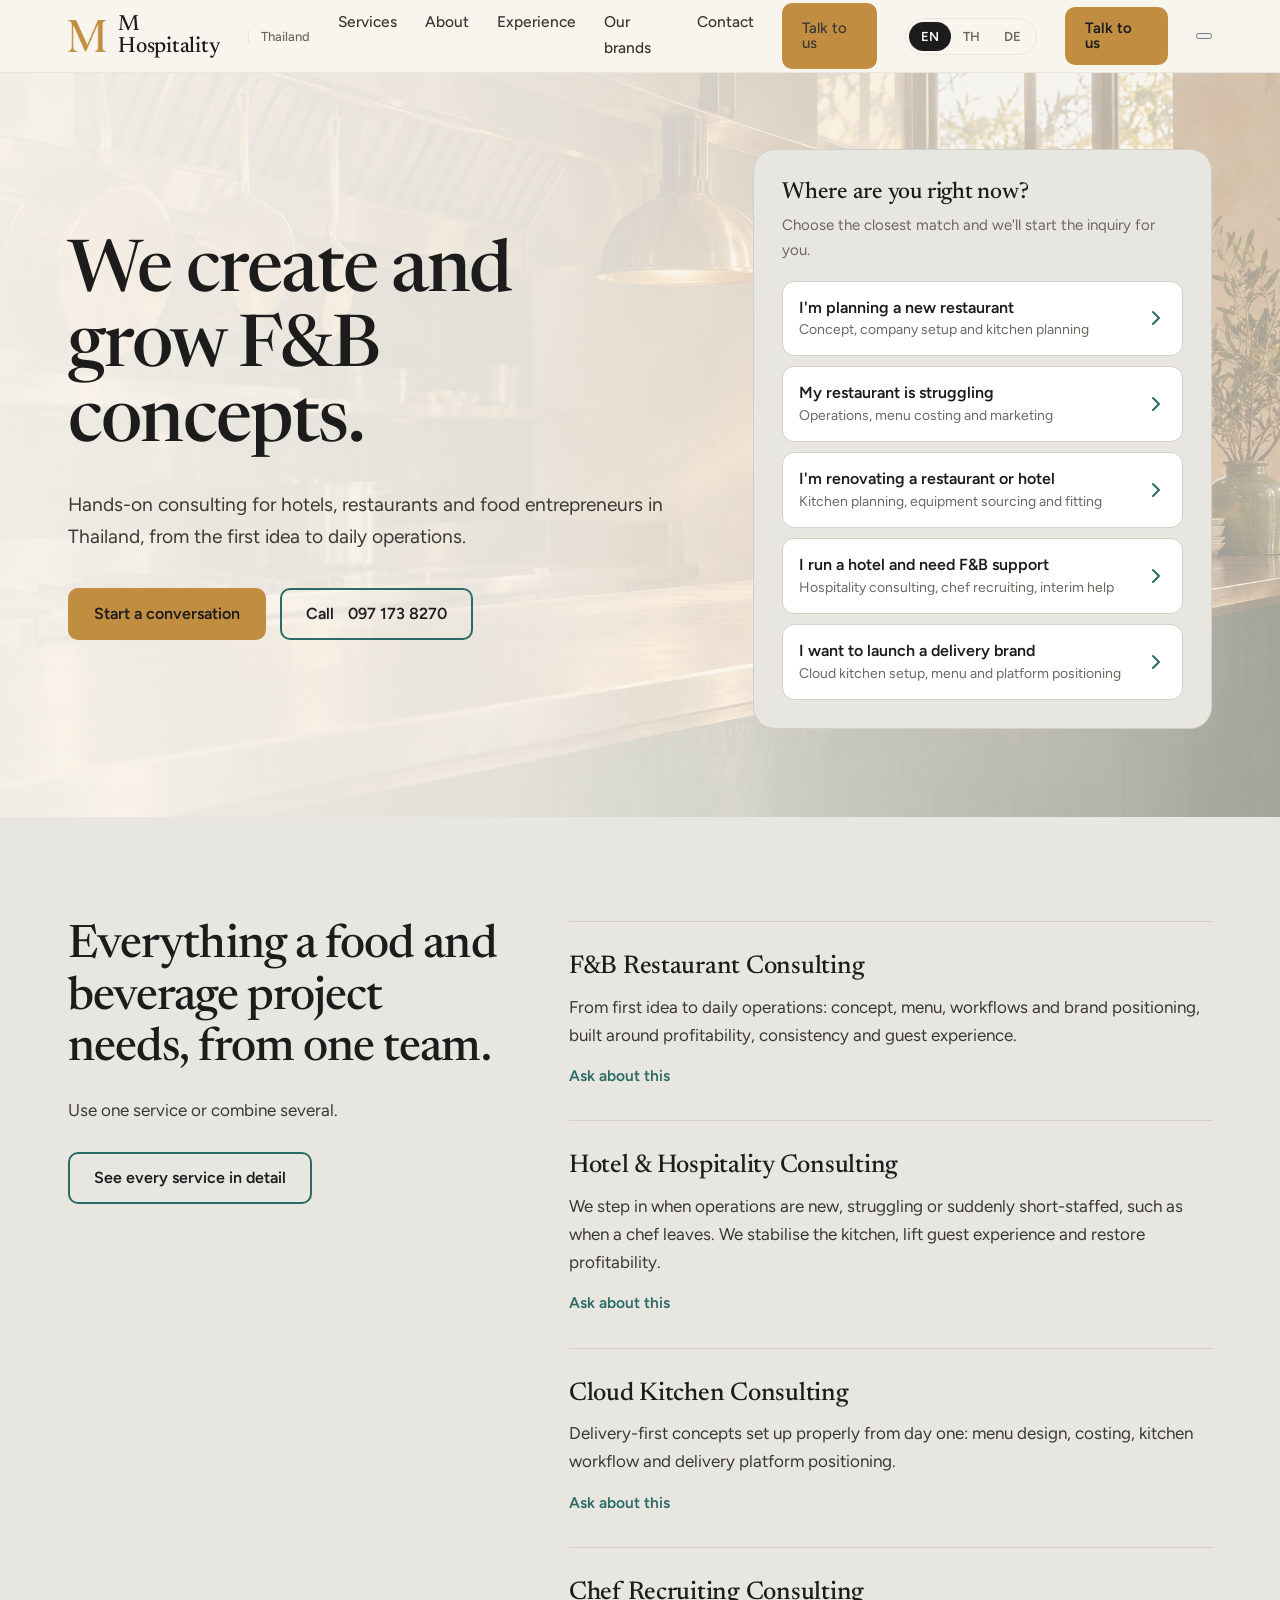
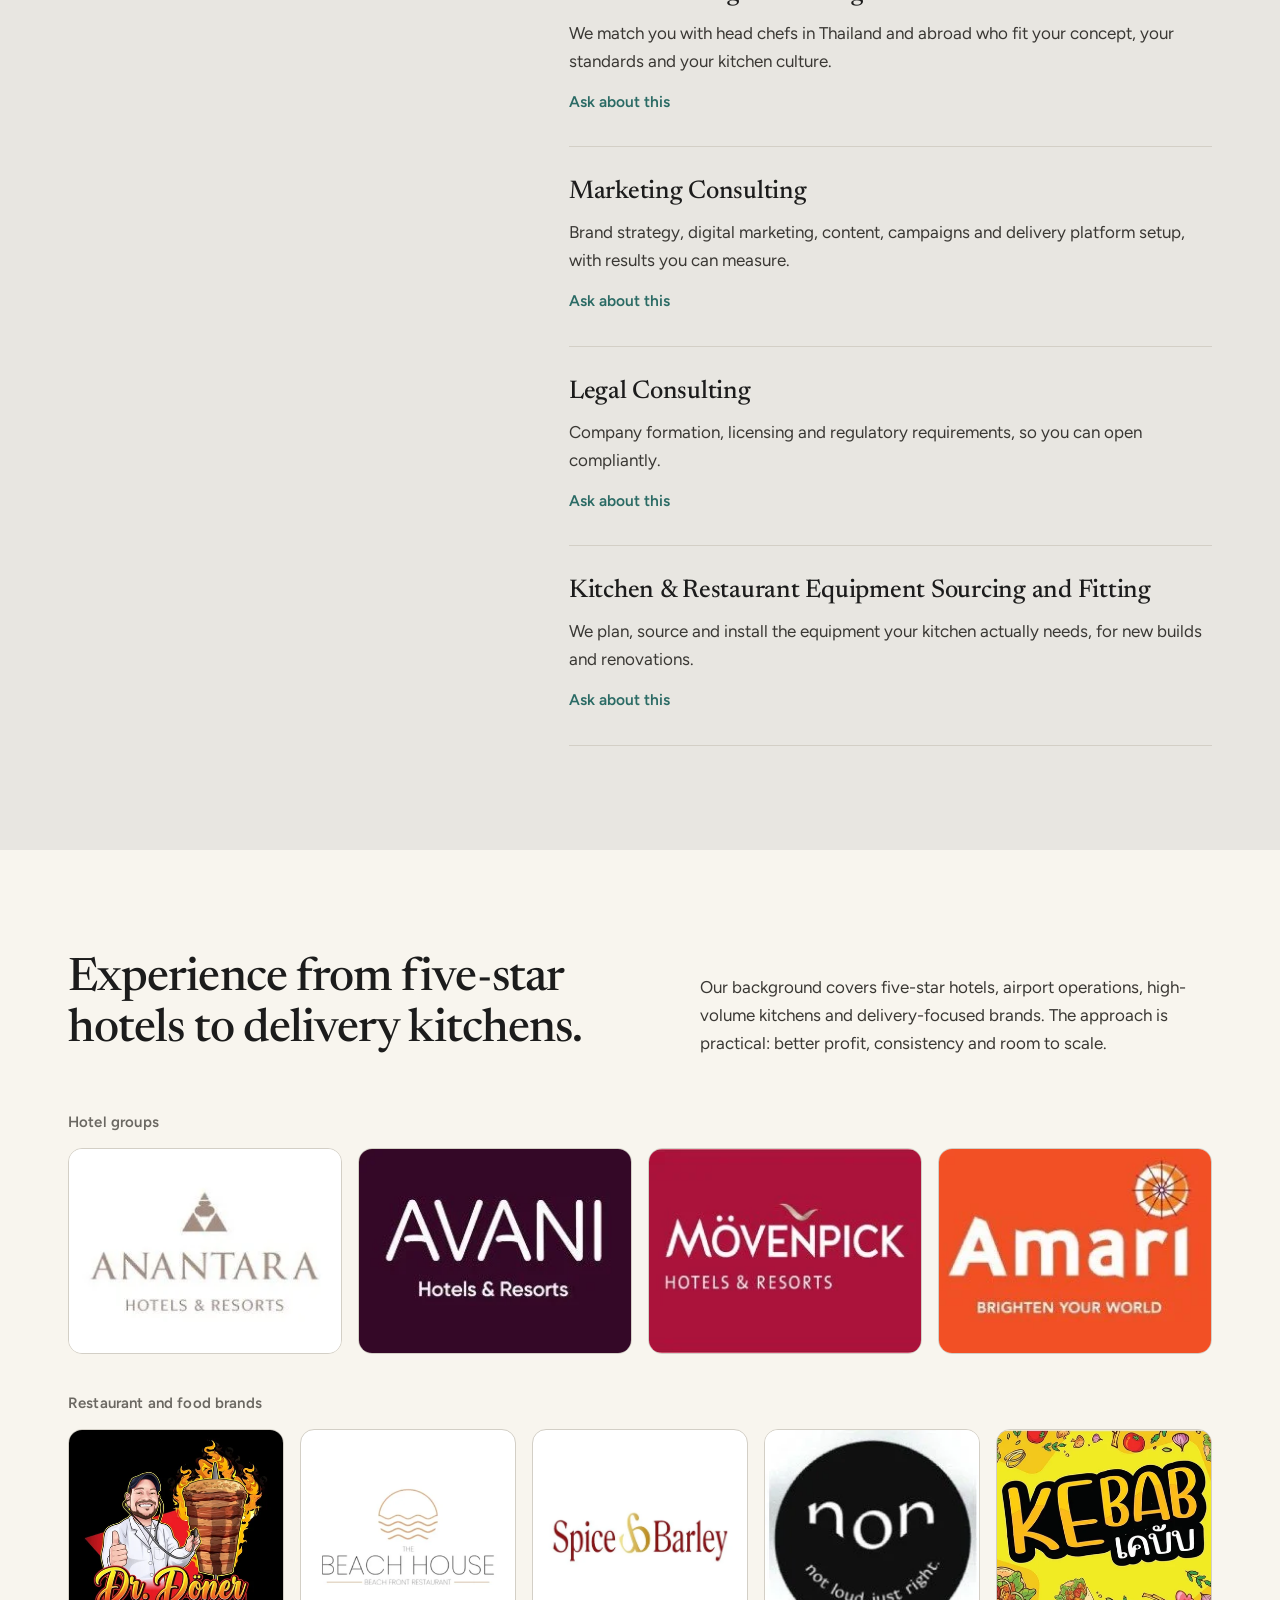
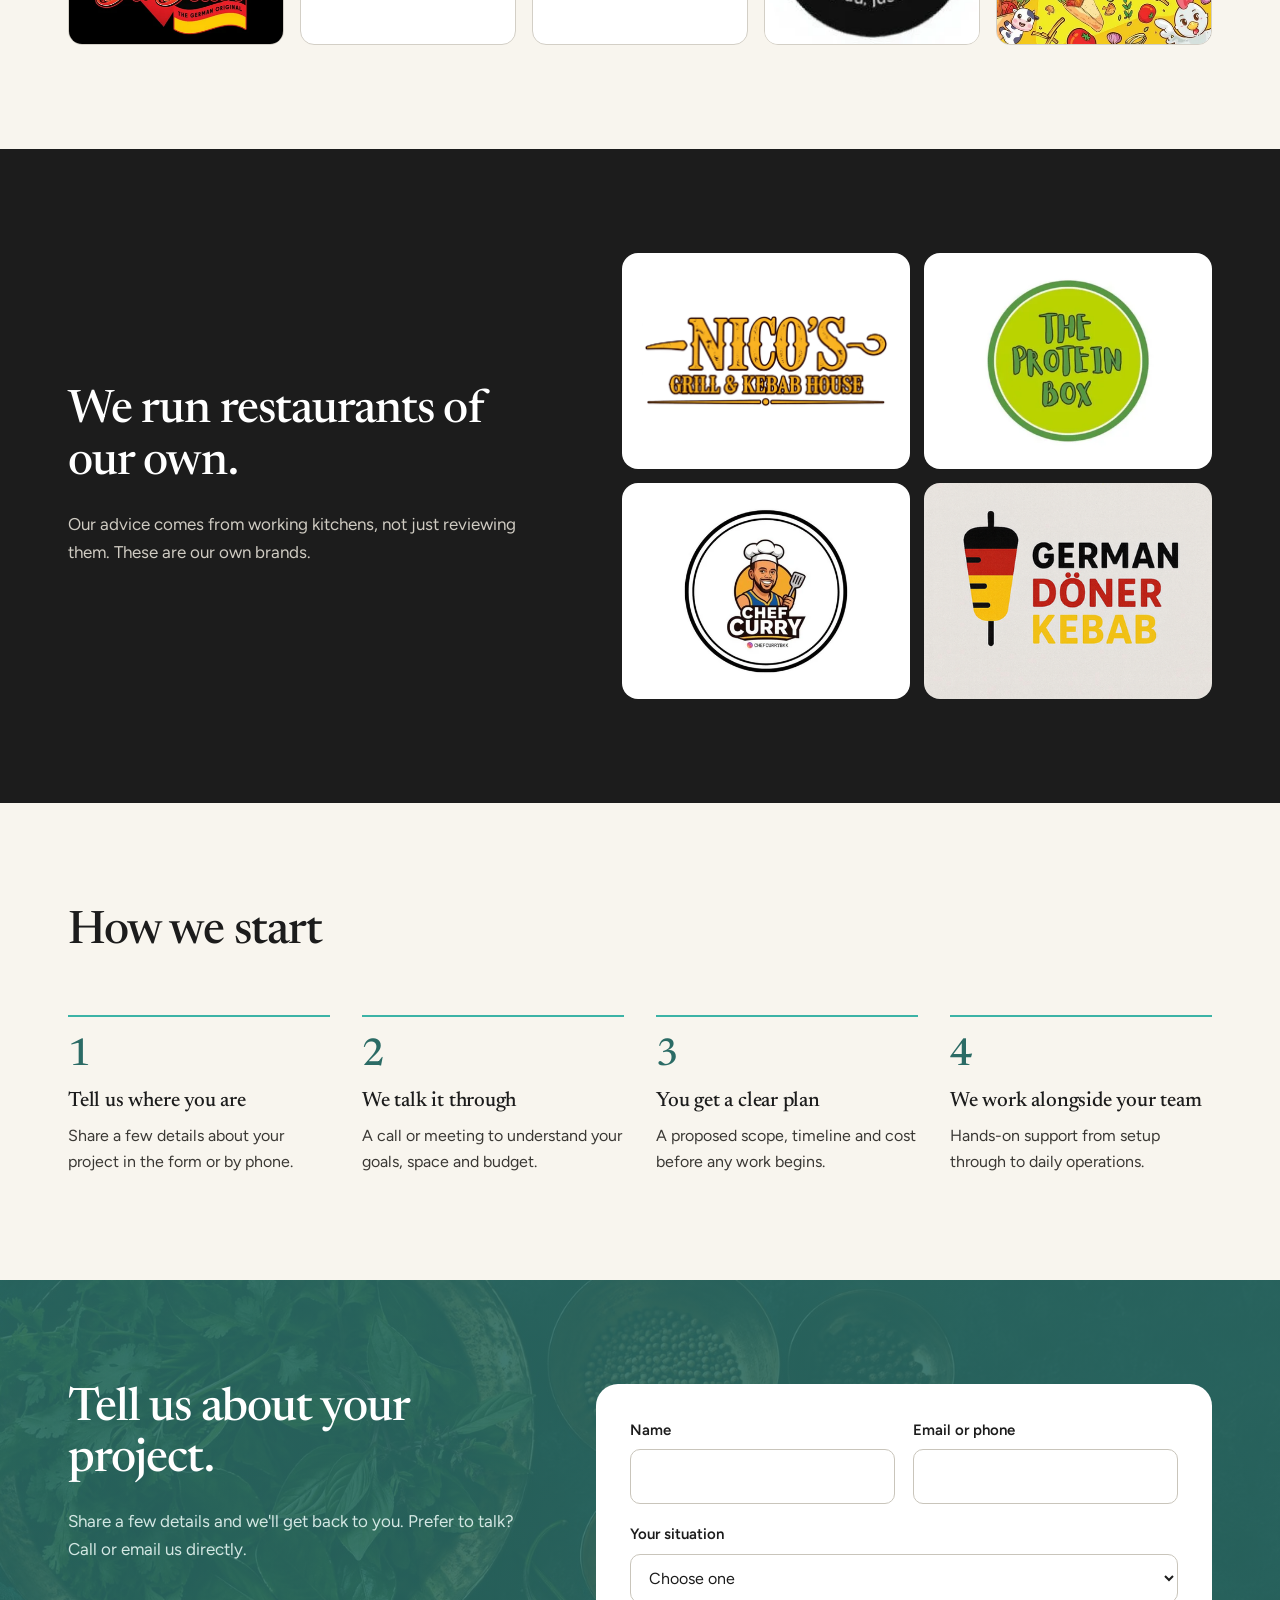
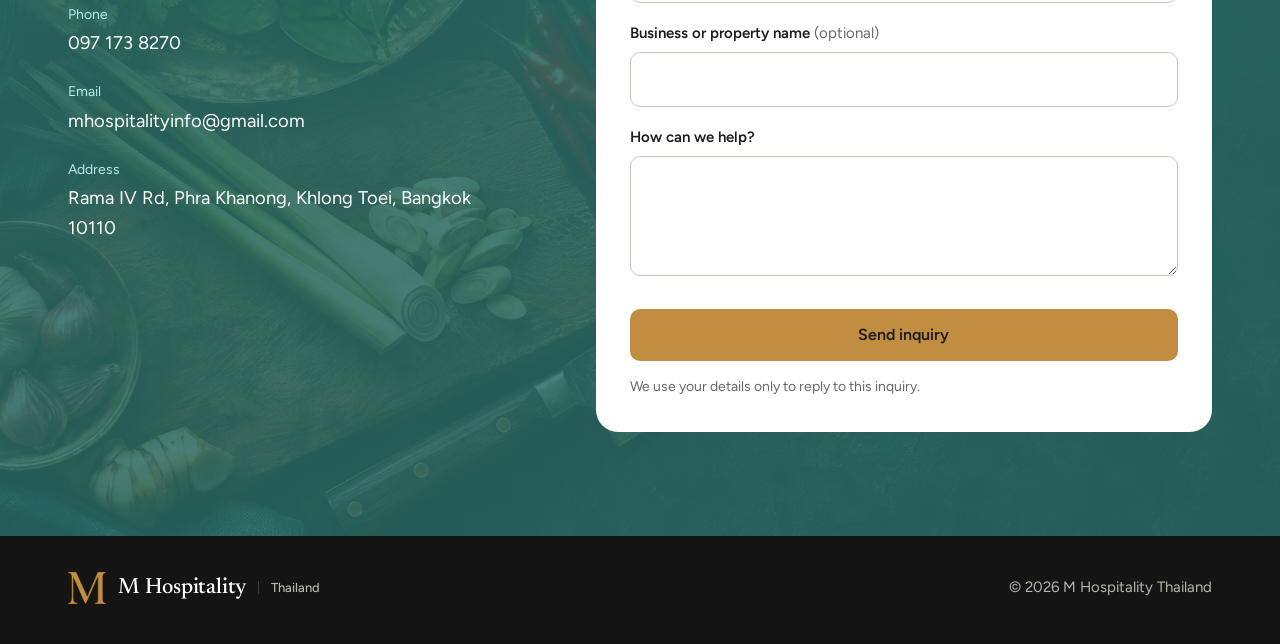
==== index.html @ 463f73b4 "Add files via upload" ====
<!DOCTYPE html>
<html lang="en">
<head>
<meta charset="utf-8">
<meta name="viewport" content="width=device-width, initial-scale=1">
<title>M Hospitality Thailand | F&B and hotel consulting</title>
<meta name="description" content="M Hospitality Thailand helps restaurants and hotels create, launch and grow F&B concepts through hands-on consulting.">
<link rel="preconnect" href="https://fonts.googleapis.com">
<link rel="preconnect" href="https://fonts.gstatic.com" crossorigin>
<link href="https://fonts.googleapis.com/css2?family=Figtree:wght@400;500;600&family=Newsreader:opsz,wght@6..72,400;6..72,500;6..72,600&family=Noto+Sans+Thai:wght@400;500;600&family=Noto+Serif+Thai:wght@400;500;600&display=swap" rel="stylesheet">
<link rel="stylesheet" href="assets/site.css">
<script src="assets/site.js" defer></script>
</head>
<body>
<a class="skip" href="#main" data-i18n="skip">Skip to content</a>

<header class="top">
  <div class="wrap">
    <a class="brand" href="#top" aria-label="M Hospitality Thailand">
      <img src="assets/monogram.png" alt="" width="38" height="32">
      <b>M Hospitality</b><span>Thailand</span>
    </a>
    <nav class="main" id="mnav" aria-label="Main">
      <a href="services.html" data-i18n="nav_services">Services</a>
      <a href="about.html" data-i18n="nav_about">About</a>
      <a href="#experience" data-i18n="nav_exp">Experience</a>
      <a href="#brands" data-i18n="nav_brands">Our brands</a>
      <a href="#contact" data-i18n="nav_contact">Contact</a>
      <a class="btn btn-pine navcta" href="#contact" data-i18n="nav_cta">Talk to us</a>
    </nav>
    <div class="lang" role="group" aria-label="Language">
      <button type="button" data-lang="en" aria-pressed="true">EN</button>
      <button type="button" data-lang="th" aria-pressed="false">TH</button>
      <button type="button" data-lang="de" aria-pressed="false">DE</button>
    </div>
    <a class="btn btn-pine" href="#contact" data-i18n="nav_cta">Talk to us</a>
    <button class="burger" type="button" aria-label="Menu" aria-expanded="false" aria-controls="mnav"><span></span><span></span><span></span></button>
  </div>
</header>

<main id="main">
<div id="top"></div>

<section class="hero">
  <div class="wrap">
    <div>
      <h1 data-i18n="h1">We create and grow F&amp;B concepts.</h1>
      <p class="lede" data-i18n="lede">Hands-on consulting for hotels, restaurants and food entrepreneurs in Thailand, from the first idea to daily operations.</p>
      <div class="cta">
        <a class="btn btn-pine" href="#contact" data-i18n="cta1">Start a conversation</a>
        <a class="btn btn-line" href="tel:+66971738270"><span data-i18n="cta2">Call</span>&nbsp;097 173 8270</a>
      </div>
    </div>
    <div class="chooser" aria-labelledby="ch-title">
      <h2 id="ch-title" data-i18n="ch_title">Where are you right now?</h2>
      <p data-i18n="ch_sub">Choose the closest match and we'll start the inquiry for you.</p>
      <ul>
        <li><button class="opt" type="button" data-interest="new"><span><span class="t" data-i18n="o1t">I'm planning a new restaurant</span><span class="s" data-i18n="o1s">Concept, company setup and kitchen planning</span></span><svg width="20" height="20" viewBox="0 0 20 20" fill="none" aria-hidden="true"><path d="M7 4l6 6-6 6" stroke="currentColor" stroke-width="2" stroke-linecap="round" stroke-linejoin="round"/></svg></button></li>
        <li><button class="opt" type="button" data-interest="struggling"><span><span class="t" data-i18n="o2t">My restaurant is struggling</span><span class="s" data-i18n="o2s">Operations, menu costing and marketing</span></span><svg width="20" height="20" viewBox="0 0 20 20" fill="none" aria-hidden="true"><path d="M7 4l6 6-6 6" stroke="currentColor" stroke-width="2" stroke-linecap="round" stroke-linejoin="round"/></svg></button></li>
        <li><button class="opt" type="button" data-interest="renovate"><span><span class="t" data-i18n="o3t">I'm renovating a restaurant or hotel</span><span class="s" data-i18n="o3s">Kitchen planning, equipment sourcing and fitting</span></span><svg width="20" height="20" viewBox="0 0 20 20" fill="none" aria-hidden="true"><path d="M7 4l6 6-6 6" stroke="currentColor" stroke-width="2" stroke-linecap="round" stroke-linejoin="round"/></svg></button></li>
        <li><button class="opt" type="button" data-interest="hotel"><span><span class="t" data-i18n="o4t">I run a hotel and need F&amp;B support</span><span class="s" data-i18n="o4s">Hospitality consulting, chef recruiting, interim help</span></span><svg width="20" height="20" viewBox="0 0 20 20" fill="none" aria-hidden="true"><path d="M7 4l6 6-6 6" stroke="currentColor" stroke-width="2" stroke-linecap="round" stroke-linejoin="round"/></svg></button></li>
        <li><button class="opt" type="button" data-interest="delivery"><span><span class="t" data-i18n="o5t">I want to launch a delivery brand</span><span class="s" data-i18n="o5s">Cloud kitchen setup, menu and platform positioning</span></span><svg width="20" height="20" viewBox="0 0 20 20" fill="none" aria-hidden="true"><path d="M7 4l6 6-6 6" stroke="currentColor" stroke-width="2" stroke-linecap="round" stroke-linejoin="round"/></svg></button></li>
      </ul>
    </div>
  </div>
</section>

<section class="services sec-mist" id="services">
  <div class="wrap">
    <div class="intro">
      <h2 class="h2" data-i18n="sv_h">Everything a food and beverage project needs, from one team.</h2>
      <p class="sub" data-i18n="sv_sub">Use one service or combine several.</p>
      <a class="btn btn-line more" href="services.html" data-i18n="sv_more">See every service in detail</a>
    </div>
    <ul class="svc">
      <li><h3 data-i18n="s1t">F&amp;B Restaurant Consulting</h3><p data-i18n="s1d">From first idea to daily operations: concept, menu, workflows and brand positioning, built around profitability, consistency and guest experience.</p><a href="#contact" class="ask" data-svc="s1t"><span data-i18n="ask">Ask about this</span></a></li>
      <li><h3 data-i18n="s2t">Hotel &amp; Hospitality Consulting</h3><p data-i18n="s2d">We step in when operations are new, struggling or suddenly short-staffed, such as when a chef leaves. We stabilise the kitchen, lift guest experience and restore profitability.</p><a href="#contact" class="ask" data-svc="s2t"><span data-i18n="ask">Ask about this</span></a></li>
      <li><h3 data-i18n="s3t">Cloud Kitchen Consulting</h3><p data-i18n="s3d">Delivery-first concepts set up properly from day one: menu design, costing, kitchen workflow and delivery platform positioning.</p><a href="#contact" class="ask" data-svc="s3t"><span data-i18n="ask">Ask about this</span></a></li>
      <li><h3 data-i18n="s4t">Chef Recruiting Consulting</h3><p data-i18n="s4d">We match you with head chefs in Thailand and abroad who fit your concept, your standards and your kitchen culture.</p><a href="#contact" class="ask" data-svc="s4t"><span data-i18n="ask">Ask about this</span></a></li>
      <li><h3 data-i18n="s5t">Marketing Consulting</h3><p data-i18n="s5d">Brand strategy, digital marketing, content, campaigns and delivery platform setup, with results you can measure.</p><a href="#contact" class="ask" data-svc="s5t"><span data-i18n="ask">Ask about this</span></a></li>
      <li><h3 data-i18n="s6t">Legal Consulting</h3><p data-i18n="s6d">Company formation, licensing and regulatory requirements, so you can open compliantly.</p><a href="#contact" class="ask" data-svc="s6t"><span data-i18n="ask">Ask about this</span></a></li>
      <li><h3 data-i18n="s7t">Kitchen &amp; Restaurant Equipment Sourcing and Fitting</h3><p data-i18n="s7d">We plan, source and install the equipment your kitchen actually needs, for new builds and renovations.</p><a href="#contact" class="ask" data-svc="s7t"><span data-i18n="ask">Ask about this</span></a></li>
    </ul>
  </div>
</section>

<section id="experience">
  <div class="wrap">
    <div class="exp-head">
      <h2 class="h2" data-i18n="ex_h" style="max-width:20ch">Experience from five-star hotels to delivery kitchens.</h2>
      <p class="sub" data-i18n="ex_sub">Our background covers five-star hotels, airport operations, high-volume kitchens and delivery-focused brands. The approach is practical: better profit, consistency and room to scale.</p>
    </div>
    <div class="grp">
      <h3 data-i18n="ex_g1">Hotel groups</h3>
      <div class="logos hotels">
        <figure class="tile bleed"><img src="assets/anantara.png" alt="Anantara Hotels &amp; Resorts" width="277" height="208"></figure>
        <figure class="tile bleed"><img src="assets/avani.png" alt="Avani Hotels &amp; Resorts" width="277" height="208"></figure>
        <figure class="tile bleed"><img src="assets/movenpick.png" alt="Mövenpick Hotels &amp; Resorts" width="277" height="208"></figure>
        <figure class="tile bleed"><img src="assets/amari.png" alt="Amari" width="277" height="208"></figure>
      </div>
    </div>
    <div class="grp">
      <h3 data-i18n="ex_g2">Restaurant and food brands</h3>
      <div class="logos rests">
        <figure class="tile bleed"><img src="assets/dr-doner.png" alt="Dr. Döner, the German original" width="420" height="430"></figure>
        <figure class="tile"><img src="assets/beach-house.png" alt="The Beach House beach front restaurant" width="300" height="140"></figure>
        <figure class="tile"><img src="assets/spice-barley.png" alt="Spice &amp; Barley" width="400" height="160"></figure>
        <figure class="tile bleed"><img src="assets/non.png" alt="non, not loud, just right" width="277" height="208"></figure>
        <figure class="tile bleed"><img src="assets/kebab-thai.png" alt="Kebab เคบับ" width="420" height="422"></figure>
      </div>
    </div>
  </div>
</section>

<section class="own" id="brands">
  <div class="wrap">
    <div>
      <h2 class="h2" data-i18n="ob_h">We run restaurants of our own.</h2>
      <p class="sub" data-i18n="ob_sub">Our advice comes from working kitchens, not just reviewing them. These are our own brands.</p>
    </div>
    <div class="logos">
      <figure class="tile"><img src="assets/nicos.png" alt="Nico's Grill &amp; Kebab House" width="1000" height="333"></figure>
      <figure class="tile"><img src="assets/protein-box.png" alt="The Protein Box" width="420" height="420"></figure>
      <figure class="tile"><img src="assets/chef-curry.png" alt="Chef Curry" width="420" height="420"></figure>
      <figure class="tile bleed"><img src="assets/german-doner.png" alt="German Döner Kebab" width="420" height="420"></figure>
    </div>
  </div>
</section>

<section id="process">
  <div class="wrap">
    <h2 class="h2" data-i18n="pr_h">How we start</h2>
    <ol class="steps">
      <li><h3 data-i18n="p1t">Tell us where you are</h3><p data-i18n="p1d">Share a few details about your project in the form or by phone.</p></li>
      <li><h3 data-i18n="p2t">We talk it through</h3><p data-i18n="p2d">A call or meeting to understand your goals, space and budget.</p></li>
      <li><h3 data-i18n="p3t">You get a clear plan</h3><p data-i18n="p3d">A proposed scope, timeline and cost before any work begins.</p></li>
      <li><h3 data-i18n="p4t">We work alongside your team</h3><p data-i18n="p4d">Hands-on support from setup through to daily operations.</p></li>
    </ol>
  </div>
</section>

<section class="contact" id="contact">
  <div class="wrap">
    <div>
      <h2 class="h2" data-i18n="ct_h">Tell us about your project.</h2>
      <p class="sub" data-i18n="ct_sub">Share a few details and we'll get back to you. Prefer to talk? Call or email us directly.</p>
      <ul class="details">
        <li><small data-i18n="ct_phone">Phone</small><a href="tel:+66971738270">097 173 8270</a></li>
        <li><small data-i18n="ct_email">Email</small><a href="mailto:mhospitalityinfo@gmail.com">mhospitalityinfo@gmail.com</a></li>
        <li><small data-i18n="ct_addr">Address</small><span data-i18n="addr">Rama IV Rd, Phra Khanong, Khlong Toei, Bangkok 10110</span></li>
      </ul>
    </div>
    <form id="form">
      <div class="row">
        <div class="f"><label for="name" data-i18n="f_name">Name</label><input id="name" name="name" autocomplete="name" required></div>
        <div class="f"><label for="cinfo" data-i18n="f_contact">Email or phone</label><input id="cinfo" name="cinfo" autocomplete="email" required></div>
      </div>
      <div class="f"><label for="interest" data-i18n="f_interest">Your situation</label>
        <select id="interest" name="interest">
          <option value="" data-i18n="i0">Choose one</option>
          <option value="new" data-i18n="o1t">I'm planning a new restaurant</option>
          <option value="struggling" data-i18n="o2t">My restaurant is struggling</option>
          <option value="renovate" data-i18n="o3t">I'm renovating a restaurant or hotel</option>
          <option value="hotel" data-i18n="o4t">I run a hotel and need F&amp;B support</option>
          <option value="delivery" data-i18n="o5t">I want to launch a delivery brand</option>
          <option value="other" data-i18n="i6">Something else</option>
        </select>
      </div>
      <div class="f"><label for="biz"><span data-i18n="f_biz">Business or property name</span> <i data-i18n="opt">(optional)</i></label><input id="biz" name="biz" autocomplete="organization"></div>
      <div class="f"><label for="msg" data-i18n="f_msg">How can we help?</label><textarea id="msg" name="msg"></textarea></div>
      <button class="btn btn-pine" type="submit" data-i18n="f_send">Send inquiry</button>
      <p class="note" data-i18n="f_note">We use your details only to reply to this inquiry.</p>
      <div class="result" id="result" hidden aria-live="polite">
        <h3 data-i18n="r_h">Your email is ready</h3>
        <p data-i18n="r_p">Your email app should open with this message. If it doesn't, copy it and send it to mhospitalityinfo@gmail.com.</p>
        <textarea id="out" readonly aria-label="Message"></textarea>
        <button class="btn btn-line" type="button" id="copy" data-i18n="r_copy">Copy message</button>
      </div>
    </form>
  </div>
</section>
</main>

<footer>
  <div class="wrap">
    <a class="brand" href="#top" aria-label="M Hospitality Thailand"><img src="assets/monogram.png" alt="" width="34" height="29"><b>M Hospitality</b><span>Thailand</span></a>
    <p>&copy; 2026 M Hospitality Thailand</p>
  </div>
</footer>

<div class="mbar">
  <a class="btn btn-line" href="tel:+66971738270" data-i18n="m_call">Call</a>
  <a class="btn btn-pine" href="#contact" data-i18n="m_enq">Send inquiry</a>
</div>

<script>
try{history.scrollRestoration="manual"}catch(e){}
if(!location.hash){window.scrollTo(0,0)}
window.addEventListener("pageshow",function(){if(!location.hash)window.scrollTo(0,0)});
var T={
en:{skip:"Skip to content",nav_services:"Services",nav_about:"About",nav_exp:"Experience",nav_brands:"Our brands",nav_contact:"Contact",nav_cta:"Talk to us",
h1:"We create and grow F&B concepts.",lede:"Hands-on consulting for hotels, restaurants and food entrepreneurs in Thailand, from the first idea to daily operations.",cta1:"Start a conversation",cta2:"Call",
ch_title:"Where are you right now?",ch_sub:"Choose the closest match and we'll start the inquiry for you.",
o1t:"I'm planning a new restaurant",o1s:"Concept, company setup and kitchen planning",
o2t:"My restaurant is struggling",o2s:"Operations, menu costing and marketing",
o3t:"I'm renovating a restaurant or hotel",o3s:"Kitchen planning, equipment sourcing and fitting",
o4t:"I run a hotel and need F&B support",o4s:"Hospitality consulting, chef recruiting, interim help",
o5t:"I want to launch a delivery brand",o5s:"Cloud kitchen setup, menu and platform positioning",
sv_h:"Everything a food and beverage project needs, from one team.",sv_sub:"Use one service or combine several.",sv_more:"See every service in detail",ask:"Ask about this",
s1t:"F&B Restaurant Consulting",s1d:"From first idea to daily operations: concept, menu, workflows and brand positioning, built around profitability, consistency and guest experience.",
s2t:"Hotel & Hospitality Consulting",s2d:"We step in when operations are new, struggling or suddenly short-staffed, such as when a chef leaves. We stabilise the kitchen, lift guest experience and restore profitability.",
s3t:"Cloud Kitchen Consulting",s3d:"Delivery-first concepts set up properly from day one: menu design, costing, kitchen workflow and delivery platform positioning.",
s4t:"Chef Recruiting Consulting",s4d:"We match you with head chefs in Thailand and abroad who fit your concept, your standards and your kitchen culture.",
s5t:"Marketing Consulting",s5d:"Brand strategy, digital marketing, content, campaigns and delivery platform setup, with results you can measure.",
s6t:"Legal Consulting",s6d:"Company formation, licensing and regulatory requirements, so you can open compliantly.",
s7t:"Kitchen & Restaurant Equipment Sourcing and Fitting",s7d:"We plan, source and install the equipment your kitchen actually needs, for new builds and renovations.",
ex_h:"Experience from five-star hotels to delivery kitchens.",ex_sub:"Our background covers five-star hotels, airport operations, high-volume kitchens and delivery-focused brands. The approach is practical: better profit, consistency and room to scale.",
ex_g1:"Hotel groups",ex_g2:"Restaurant and food brands",
ob_h:"We run restaurants of our own.",ob_sub:"Our advice comes from working kitchens, not just reviewing them. These are our own brands.",
pr_h:"How we start",p1t:"Tell us where you are",p1d:"Share a few details about your project in the form or by phone.",p2t:"We talk it through",p2d:"A call or meeting to understand your goals, space and budget.",p3t:"You get a clear plan",p3d:"A proposed scope, timeline and cost before any work begins.",p4t:"We work alongside your team",p4d:"Hands-on support from setup through to daily operations.",
ct_h:"Tell us about your project.",ct_sub:"Share a few details and we'll get back to you. Prefer to talk? Call or email us directly.",ct_phone:"Phone",ct_email:"Email",ct_addr:"Address",addr:"Rama IV Rd, Phra Khanong, Khlong Toei, Bangkok 10110",
f_name:"Name",f_contact:"Email or phone",f_interest:"Your situation",i0:"Choose one",i6:"Something else",f_biz:"Business or property name",opt:"(optional)",f_msg:"How can we help?",f_send:"Send inquiry",f_note:"We use your details only to reply to this inquiry.",
r_h:"Your email is ready",r_p:"Your email app should open with this message. If it doesn't, copy it and send it to mhospitalityinfo@gmail.com.",r_copy:"Copy message",r_copied:"Copied",
m_call:"Call",m_enq:"Send inquiry",pre:"I'd like to ask about:"},
th:{skip:"ข้ามไปที่เนื้อหา",nav_services:"บริการ",nav_about:"เกี่ยวกับเรา",nav_exp:"ประสบการณ์",nav_brands:"แบรนด์ของเรา",nav_contact:"ติดต่อ",nav_cta:"ปรึกษาเรา",
h1:"เราสร้างและพัฒนาธุรกิจอาหารและเครื่องดื่ม",lede:"ที่ปรึกษาแบบลงมือทำจริง สำหรับโรงแรม ร้านอาหาร และผู้ประกอบการอาหารในประเทศไทย ตั้งแต่ไอเดียแรกจนถึงการดำเนินงานประจำวัน",cta1:"เริ่มพูดคุยกับเรา",cta2:"โทร",
ch_title:"ตอนนี้ธุรกิจของคุณอยู่ในช่วงไหน",ch_sub:"เลือกข้อที่ใกล้เคียงที่สุด แล้วเราจะเริ่มกรอกแบบฟอร์มให้",
o1t:"กำลังวางแผนเปิดร้านอาหารใหม่",o1s:"คอนเซ็ปต์ การจดทะเบียนบริษัท และการวางแผนครัว",
o2t:"ร้านอาหารของฉันกำลังมีปัญหา",o2s:"งานปฏิบัติการ ต้นทุนเมนู และการตลาด",
o3t:"กำลังปรับปรุงร้านอาหารหรือโรงแรม",o3s:"วางแผนครัว จัดหาและติดตั้งอุปกรณ์",
o4t:"บริหารโรงแรมและต้องการที่ปรึกษาด้าน F&B",o4s:"ที่ปรึกษาโรงแรม สรรหาเชฟ และเข้าช่วยเมื่อทีมขาดแคลน",
o5t:"อยากเปิดแบรนด์เดลิเวอรี่",o5s:"ตั้งค่าคลาวด์คิทเช่น เมนู และการวางตำแหน่งบนแพลตฟอร์ม",
sv_h:"ทุกสิ่งที่โปรเจกต์อาหารและเครื่องดื่มต้องการ จากทีมเดียว",sv_sub:"ใช้บริการเดียวหรือผสมหลายบริการก็ได้",sv_more:"ดูรายละเอียดบริการทั้งหมด",ask:"สอบถามบริการนี้",
s1t:"ที่ปรึกษาร้านอาหารและเครื่องดื่ม",s1d:"ดูแลตั้งแต่ไอเดียแรกจนถึงการดำเนินงานประจำวัน ทั้งคอนเซ็ปต์ เมนู ขั้นตอนการทำงาน และการวางตำแหน่งแบรนด์ โดยเน้นกำไร ความสม่ำเสมอ และประสบการณ์ของลูกค้า",
s2t:"ที่ปรึกษาโรงแรมและธุรกิจบริการ",s2d:"เข้าช่วยเมื่อการดำเนินงานเพิ่งเริ่มต้น กำลังมีปัญหา หรือขาดคนกะทันหัน เช่น เชฟลาออก เพื่อให้ครัวกลับมามั่นคง ยกระดับประสบการณ์แขก และฟื้นกำไร",
s3t:"ที่ปรึกษาคลาวด์คิทเช่น",s3d:"สร้างธุรกิจเดลิเวอรี่ให้ถูกต้องตั้งแต่วันแรก ทั้งการออกแบบเมนู การคำนวณต้นทุน ขั้นตอนการทำงานในครัว และการวางตำแหน่งบนแพลตฟอร์มเดลิเวอรี่",
s4t:"ที่ปรึกษาสรรหาเชฟ",s4d:"เราจับคู่คุณกับหัวหน้าเชฟทั้งในไทยและต่างประเทศ ที่เข้ากับคอนเซ็ปต์ มาตรฐาน และวัฒนธรรมครัวของคุณ",
s5t:"ที่ปรึกษาการตลาด",s5d:"กลยุทธ์แบรนด์ การตลาดดิจิทัล คอนเทนต์ แคมเปญ และการตั้งค่าบนแพลตฟอร์มเดลิเวอรี่ ด้วยผลลัพธ์ที่วัดได้",
s6t:"ที่ปรึกษากฎหมาย",s6d:"จดทะเบียนบริษัท ใบอนุญาต และข้อกำหนดทางกฎหมาย เพื่อให้เปิดธุรกิจได้อย่างถูกต้อง",
s7t:"จัดหาและติดตั้งอุปกรณ์ครัวและร้านอาหาร",s7d:"วางแผน จัดหา และติดตั้งอุปกรณ์ที่ครัวของคุณต้องใช้จริง ทั้งโครงการใหม่และงานปรับปรุง",
ex_h:"ประสบการณ์ตั้งแต่โรงแรมห้าดาวถึงครัวเดลิเวอรี่",ex_sub:"ประสบการณ์ของเราครอบคลุมโรงแรมห้าดาว งานในสนามบิน ครัวปริมาณสูง และแบรนด์เดลิเวอรี่ เราทำงานแบบใช้ได้จริง เพื่อกำไรที่ดีขึ้น มาตรฐานที่สม่ำเสมอ และพื้นที่ในการขยายธุรกิจ",
ex_g1:"กลุ่มโรงแรม",ex_g2:"แบรนด์ร้านอาหารและอาหาร",
ob_h:"เราเปิดร้านอาหารของเราเอง",ob_sub:"คำแนะนำของเรามาจากการทำงานในครัวจริง ไม่ใช่แค่การตรวจสอบ นี่คือแบรนด์ของเราเอง",
pr_h:"เริ่มต้นอย่างไร",p1t:"บอกเราว่าคุณอยู่ในช่วงไหน",p1d:"แจ้งรายละเอียดโครงการสั้น ๆ ผ่านแบบฟอร์มหรือทางโทรศัพท์",p2t:"เราพูดคุยกัน",p2d:"โทรหรือพบกัน เพื่อทำความเข้าใจเป้าหมาย พื้นที่ และงบประมาณของคุณ",p3t:"คุณได้แผนที่ชัดเจน",p3d:"ขอบเขตงาน ระยะเวลา และค่าใช้จ่ายที่เสนอ ก่อนเริ่มงานจริง",p4t:"เราทำงานเคียงข้างทีมของคุณ",p4d:"ลงมือช่วยตั้งแต่การเริ่มต้นไปจนถึงการดำเนินงานประจำวัน",
ct_h:"เล่าโครงการของคุณให้เราฟัง",ct_sub:"แจ้งรายละเอียดสั้น ๆ แล้วเราจะติดต่อกลับ หากต้องการคุยทันที โทรหรืออีเมลหาเราได้โดยตรง",ct_phone:"โทรศัพท์",ct_email:"อีเมล",ct_addr:"ที่อยู่",addr:"ถนนพระราม 4 แขวงพระโขนง เขตคลองเตย กรุงเทพฯ 10110",
f_name:"ชื่อ",f_contact:"อีเมลหรือเบอร์โทร",f_interest:"สถานการณ์ของคุณ",i0:"เลือกหนึ่งข้อ",i6:"เรื่องอื่น ๆ",f_biz:"ชื่อธุรกิจหรือที่พัก",opt:"(ไม่บังคับ)",f_msg:"ให้เราช่วยอะไรได้บ้าง",f_send:"ส่งข้อความ",f_note:"เราใช้ข้อมูลของคุณเพื่อตอบกลับข้อความนี้เท่านั้น",
r_h:"อีเมลพร้อมส่งแล้ว",r_p:"แอปอีเมลของคุณควรเปิดพร้อมข้อความนี้ หากไม่เปิด ให้คัดลอกข้อความแล้วส่งไปที่ mhospitalityinfo@gmail.com",r_copy:"คัดลอกข้อความ",r_copied:"คัดลอกแล้ว",
m_call:"โทร",m_enq:"ส่งข้อความ",pre:"ฉันต้องการสอบถามเรื่อง:"},
de:{"skip": "Zum Inhalt springen", "nav_services": "Leistungen", "nav_about": "Über uns", "nav_exp": "Erfahrung", "nav_brands": "Unsere Marken", "nav_contact": "Kontakt", "nav_cta": "Jetzt anfragen", "h1": "Wir entwickeln und stärken F&B-Konzepte.", "lede": "Praxisnahe Beratung für Hotels, Restaurants und Gastronomie-Gründer in Thailand – von der ersten Idee bis zum täglichen Betrieb.", "cta1": "Gespräch starten", "cta2": "Anrufen", "ch_title": "Wo stehen Sie gerade?", "ch_sub": "Wählen Sie die passendste Option – wir bereiten die Anfrage für Sie vor.", "o1t": "Ich plane ein neues Restaurant", "o1s": "Konzept, Firmengründung und Küchenplanung", "o2t": "Mein Restaurant läuft nicht gut", "o2s": "Betrieb, Menükalkulation und Marketing", "o3t": "Ich renoviere ein Restaurant oder Hotel", "o3s": "Küchenplanung, Beschaffung und Einbau von Geräten", "o4t": "Ich führe ein Hotel und brauche F&B-Unterstützung", "o4s": "Hotelberatung, Küchenchef-Vermittlung, Interimsunterstützung", "o5t": "Ich möchte eine Liefermarke starten", "o5s": "Cloud-Kitchen-Aufbau, Menü und Plattform-Positionierung", "sv_h": "Alles, was ein Gastronomieprojekt braucht – aus einer Hand.", "sv_sub": "Buchen Sie eine Leistung oder kombinieren Sie mehrere.", "sv_more": "Alle Leistungen im Detail", "ask": "Dazu anfragen", "s1t": "F&B-Restaurantberatung", "s1d": "Von der ersten Idee bis zum Tagesgeschäft: Konzept, Menü, Abläufe und Markenpositionierung – ausgerichtet auf Rentabilität, Beständigkeit und Gästeerlebnis.", "s2t": "Hotel- und Hospitality-Beratung", "s2d": "Wir springen ein, wenn der Betrieb neu ist, Probleme hat oder plötzlich Personal fehlt, etwa wenn ein Küchenchef geht. Wir stabilisieren die Küche, verbessern das Gästeerlebnis und stellen die Rentabilität wieder her.", "s3t": "Cloud-Kitchen-Beratung", "s3d": "Lieferorientierte Konzepte von Anfang an richtig aufgebaut: Menügestaltung, Kalkulation, Küchenabläufe und Positionierung auf Lieferplattformen.", "s4t": "Küchenchef-Vermittlung", "s4d": "Wir vermitteln Ihnen Küchenchefs in Thailand und im Ausland, die zu Ihrem Konzept, Ihren Standards und Ihrer Küchenkultur passen.", "s5t": "Marketingberatung", "s5d": "Markenstrategie, Digitalmarketing, Content, Kampagnen und Einrichtung von Lieferplattformen – mit messbaren Ergebnissen.", "s6t": "Rechtsberatung", "s6d": "Firmengründung, Lizenzen und regulatorische Anforderungen, damit Sie rechtskonform eröffnen können.", "s7t": "Beschaffung und Einbau von Küchen- und Restaurantausstattung", "s7d": "Wir planen, beschaffen und installieren die Ausstattung, die Ihre Küche wirklich braucht – für Neubauten und Renovierungen.", "ex_h": "Erfahrung von Fünf-Sterne-Hotels bis zu Lieferküchen.", "ex_sub": "Unser Hintergrund umfasst Fünf-Sterne-Hotels, Flughafenbetriebe, Großküchen und lieferorientierte Marken. Unser Ansatz ist praxisnah: bessere Erträge, Beständigkeit und Raum zum Wachsen.", "ex_g1": "Hotelgruppen", "ex_g2": "Restaurant- und Food-Marken", "ob_h": "Wir betreiben auch eigene Restaurants.", "ob_sub": "Unser Rat kommt aus laufenden Küchen, nicht vom Schreibtisch. Das sind unsere eigenen Marken.", "pr_h": "So starten wir", "p1t": "Sagen Sie uns, wo Sie stehen", "p1d": "Schildern Sie Ihr Projekt kurz im Formular oder telefonisch.", "p2t": "Wir besprechen es", "p2d": "Ein Anruf oder Treffen, um Ihre Ziele, Räumlichkeiten und Ihr Budget zu verstehen.", "p3t": "Sie erhalten einen klaren Plan", "p3d": "Ein Vorschlag mit Umfang, Zeitplan und Kosten, bevor die Arbeit beginnt.", "p4t": "Wir arbeiten an der Seite Ihres Teams", "p4d": "Praktische Unterstützung vom Aufbau bis zum Tagesgeschäft.", "ct_h": "Erzählen Sie uns von Ihrem Projekt.", "ct_sub": "Schildern Sie uns kurz Ihr Anliegen, wir melden uns bei Ihnen. Lieber persönlich? Rufen Sie uns an oder schreiben Sie uns direkt.", "ct_phone": "Telefon", "ct_email": "E-Mail", "ct_addr": "Adresse", "addr": "Rama IV Rd, Phra Khanong, Khlong Toei, Bangkok 10110", "f_name": "Name", "f_contact": "E-Mail oder Telefon", "f_interest": "Ihre Situation", "i0": "Bitte wählen", "i6": "Etwas anderes", "f_biz": "Name des Betriebs oder Hotels", "opt": "(optional)", "f_msg": "Wie können wir helfen?", "f_send": "Anfrage senden", "f_note": "Wir verwenden Ihre Angaben ausschließlich, um auf diese Anfrage zu antworten.", "r_h": "Ihre E-Mail ist bereit", "r_p": "Ihr E-Mail-Programm sollte sich mit dieser Nachricht öffnen. Falls nicht, kopieren Sie sie und senden Sie sie an mhospitalityinfo@gmail.com.", "r_copy": "Nachricht kopieren", "r_copied": "Kopiert", "m_call": "Anrufen", "m_enq": "Anfrage senden", "pre": "Ich möchte mich erkundigen zu:"}
};
var lang="en";
function t(k){return (T[lang]&&T[lang][k])||T.en[k]||k}
function apply(l){
  lang=l;document.documentElement.lang=l;
  document.querySelectorAll("[data-i18n]").forEach(function(el){var v=t(el.getAttribute("data-i18n"));el.textContent=v});
  document.querySelectorAll("[data-lang]").forEach(function(b){b.setAttribute("aria-pressed",b.dataset.lang===l?"true":"false")});
  document.title=({en:"M Hospitality Thailand | F&B and hotel consulting",th:"M Hospitality Thailand | ที่ปรึกษาธุรกิจอาหารและโรงแรม",de:"M Hospitality Thailand | F&B- und Hotelberatung"})[l];
  var m=document.getElementById("msg");if(m.dataset.auto){m.value=t("pre")+" "+t(m.dataset.auto);}
}
document.querySelectorAll("[data-lang]").forEach(function(b){b.addEventListener("click",function(){apply(b.dataset.lang);try{localStorage.setItem("mh-lang",b.dataset.lang)}catch(e){}})});
try{var saved=localStorage.getItem("mh-lang");if(saved&&T[saved])apply(saved)}catch(e){}

var form=document.getElementById("form"),sel=document.getElementById("interest"),msg=document.getElementById("msg");
function goForm(){
  var c=document.getElementById("contact");
  var reduce=window.matchMedia("(prefers-reduced-motion:reduce)").matches;
  c.scrollIntoView({behavior:reduce?"auto":"smooth"});
  setTimeout(function(){try{document.getElementById("name").focus({preventScroll:true})}catch(e){}},reduce?0:500);
}
document.querySelectorAll(".opt").forEach(function(b){b.addEventListener("click",function(){sel.value=b.dataset.interest;goForm()})});
document.querySelectorAll(".ask").forEach(function(a){a.addEventListener("click",function(e){
  e.preventDefault();
  if(!msg.value||msg.dataset.auto){msg.dataset.auto=a.dataset.svc;msg.value=t("pre")+" "+t(a.dataset.svc)}
  goForm();
})});
msg.addEventListener("input",function(){delete msg.dataset.auto});

form.addEventListener("submit",function(e){
  e.preventDefault();
  var names={"":"-",new:"Planning a new restaurant",struggling:"Restaurant is struggling",renovate:"Renovating a restaurant or hotel",hotel:"Hotel needing F&B support",delivery:"Launching a delivery brand",other:"Something else"};
  var body="Name: "+document.getElementById("name").value+"\nContact: "+document.getElementById("cinfo").value+"\nSituation: "+names[sel.value]+"\nBusiness: "+(document.getElementById("biz").value||"-")+"\n\n"+(msg.value||"-");
  var subject="Website inquiry from "+document.getElementById("name").value;
  document.getElementById("out").value="To: mhospitalityinfo@gmail.com\nSubject: "+subject+"\n\n"+body;
  document.getElementById("result").hidden=false;
  try{window.location.href="mailto:mhospitalityinfo@gmail.com?subject="+encodeURIComponent(subject)+"&body="+encodeURIComponent(body)}catch(err){}
  document.getElementById("result").scrollIntoView({block:"nearest"});
});
document.getElementById("copy").addEventListener("click",function(){
  var b=this,o=document.getElementById("out");
  function done(){b.textContent=t("r_copied");setTimeout(function(){b.textContent=t("r_copy")},1800)}
  try{navigator.clipboard.writeText(o.value).then(done,function(){o.select()})}catch(err){o.select()}
});
</script>
</body>
</html>
---- assets/site.css ----
:root{
  --ink:#1c1c1c;
  --body:#3a3834;
  --muted:#6b6862;
  --pine:#c18e41;
  --pine-2:#cf9f55;
  --brass:#c18e41;--teal:#2b6b65;--jade:#2b6b65;--turq:#3cb3a6;--dark:#1c1c1c;
  --brass-text:#8c6320;
  --brass-light:#d6a85b;
  --paper:#f8f5ee;
  --mist:#e8e6e1;
  --line:#e8e6e1;
  --line2:#d3cfc6;
  --serif:"Newsreader","Noto Serif Thai",Georgia,serif;
  --sans:"Figtree","Noto Sans Thai",system-ui,-apple-system,"Segoe UI",sans-serif;
  --wrap:1200px;
}
*{box-sizing:border-box}
html{scroll-behavior:smooth;scroll-padding-top:84px}
@media (prefers-reduced-motion:reduce){html{scroll-behavior:auto}}
body{margin:0;font-family:var(--sans);font-size:17px;line-height:1.65;color:var(--body);background:var(--paper);-webkit-font-smoothing:antialiased}
html[lang="th"] body{line-height:1.85}
img{display:block;max-width:100%;height:auto}
a{color:inherit}
h1,h2,h3{font-family:var(--serif);color:var(--ink);font-weight:500;margin:0;letter-spacing:-.01em}
html[lang="th"] h1,html[lang="th"] h2,html[lang="th"] h3{letter-spacing:0}
p{margin:0}
.wrap{max-width:var(--wrap);margin:0 auto;padding:0 28px}
:focus-visible{outline:3px solid var(--brass);outline-offset:3px;border-radius:6px}
.skip{position:absolute;left:-999px;top:8px;background:var(--ink);color:#fff;padding:10px 14px;border-radius:8px;z-index:100}
.skip:focus{left:12px}

/* buttons */
.btn{display:inline-flex;align-items:center;justify-content:center;gap:10px;font:600 16px/1 var(--sans);padding:16px 24px;border-radius:10px;border:2px solid transparent;text-decoration:none;cursor:pointer;transition:background .2s,color .2s,border-color .2s}
.btn-pine{background:var(--pine);color:var(--ink)}
.btn-pine:hover{background:var(--pine-2)}
.btn-brass{background:var(--brass-light);color:var(--ink)}
.btn-brass:hover{background:#e2b86c}
.btn-line{border-color:var(--teal);color:var(--ink);background:transparent}
.btn-line:hover{background:var(--teal);color:#f8f5ee}

/* header */
header.top{position:sticky;top:0;z-index:50;background:rgba(248,245,238,.93);backdrop-filter:blur(10px);border-bottom:1px solid var(--line)}
.top .wrap{display:flex;align-items:center;gap:28px;height:72px}
.brand{display:flex;align-items:center;gap:12px;text-decoration:none}
.brand img{width:38px;height:auto}
.brand b{font:500 22px/1 var(--serif);color:var(--ink);letter-spacing:-.01em}
.brand span{font:500 13px/1 var(--sans);color:var(--muted);padding-left:12px;border-left:1px solid var(--line)}
nav.main{display:flex;gap:28px;margin-left:auto}
nav.main a{font-weight:500;font-size:15.5px;text-decoration:none;color:var(--body);padding:6px 0;border-bottom:2px solid transparent}
nav.main a:hover{color:var(--ink);border-color:var(--turq)}
.lang{display:flex;border:1px solid var(--line);border-radius:999px;padding:3px}
.lang button{font:600 13px/1 var(--sans);border:0;background:none;color:var(--muted);padding:8px 12px;border-radius:999px;cursor:pointer}
.lang button[aria-pressed="true"]{background:var(--ink);color:#fff}
.top .btn{padding:12px 18px;font-size:15px}

/* hero */
.hero{padding:76px 0 88px}
.hero .wrap{display:grid;grid-template-columns:minmax(0,1.15fr) minmax(0,.85fr);gap:64px;align-items:center}
.hero h1{font-size:clamp(2.7rem,5.6vw,4.9rem);line-height:1.04;font-weight:500;letter-spacing:-.025em;max-width:13ch}
html[lang="th"] .hero h1{line-height:1.3;max-width:none;font-size:clamp(2.1rem,4vw,3.4rem)}
.hero .lede{font-size:clamp(1.08rem,1.5vw,1.25rem);margin-top:28px;max-width:34em}
.hero .cta{display:flex;flex-wrap:wrap;gap:14px;margin-top:36px}
.chooser{background:var(--mist);border:1px solid var(--line2);border-radius:22px;padding:28px}
.chooser h2{font:500 1.45rem/1.25 var(--serif);margin-bottom:6px}
.chooser > p{font-size:15px;color:var(--muted);margin-bottom:18px}
.chooser ul{list-style:none;margin:0;padding:0;display:grid;gap:10px}
.opt{width:100%;text-align:left;display:flex;align-items:center;gap:14px;background:#fff;border:1px solid var(--line2);border-radius:12px;padding:15px 16px;cursor:pointer;font:inherit;color:inherit;transition:border-color .2s,transform .2s,box-shadow .2s}
.opt:hover{border-color:var(--turq);box-shadow:0 6px 18px -10px rgba(28,28,28,.3)}
.opt .t{display:block;font-weight:600;color:var(--ink);font-size:16px;line-height:1.35}
.opt .s{display:block;font-size:14px;color:var(--muted);line-height:1.45;margin-top:2px}
.opt svg{flex:none;margin-left:auto;color:var(--teal)}
@media (prefers-reduced-motion:no-preference){
  .chooser li{opacity:0;transform:translateY(10px);animation:rise .6s cubic-bezier(.2,.7,.2,1) forwards}
  .chooser li:nth-child(1){animation-delay:.15s}.chooser li:nth-child(2){animation-delay:.23s}.chooser li:nth-child(3){animation-delay:.31s}.chooser li:nth-child(4){animation-delay:.39s}.chooser li:nth-child(5){animation-delay:.47s}
}
@keyframes rise{to{opacity:1;transform:none}}

/* sections */
section{padding:104px 0}
.sec-mist{background:var(--mist)}
.h2{font-size:clamp(2rem,3.6vw,3.1rem);line-height:1.12;letter-spacing:-.02em;max-width:18ch}
html[lang="th"] .h2{line-height:1.35;max-width:22ch}
.sub{margin-top:20px;max-width:36em;color:var(--body)}

/* services */
.services .wrap{display:grid;grid-template-columns:minmax(0,.8fr) minmax(0,1.2fr);gap:72px;align-items:start}
.services .intro{position:sticky;top:112px}
.svc{list-style:none;margin:0;padding:0;border-top:1px solid var(--line2)}
.svc li{padding:30px 0;border-bottom:1px solid var(--line2)}
.svc h3{font-size:1.6rem;line-height:1.2}
html[lang="th"] .svc h3{line-height:1.4;font-size:1.45rem}
.svc p{margin-top:10px;max-width:38em}
.svc a{display:inline-flex;align-items:center;gap:8px;margin-top:14px;font-weight:600;font-size:15.5px;color:var(--teal);text-decoration:none;border-bottom:2px solid transparent}
.svc a:hover{border-color:var(--teal)}

/* experience */
.exp-head{display:grid;grid-template-columns:minmax(0,1fr) minmax(0,.9fr);gap:64px;align-items:end;margin-bottom:56px}
.exp-head .sub{margin-top:0}
.grp{margin-top:40px}
.grp h3{font:600 15px/1.3 var(--sans);color:var(--muted);margin-bottom:16px;letter-spacing:.01em}
.logos{display:grid;gap:16px}
.logos.hotels{grid-template-columns:repeat(4,1fr)}
.logos.rests{grid-template-columns:repeat(5,1fr)}
.tile{margin:0;background:#fff;border:1px solid var(--line2);border-radius:14px;overflow:hidden;aspect-ratio:4/3;display:flex;align-items:center;justify-content:center}
.tile img{width:100%;height:100%;object-fit:contain;padding:14px}
.tile.bleed img{object-fit:cover;padding:0}
.logos.rests .tile{aspect-ratio:1/1}

/* own brands */
.own{background:var(--dark);color:#e8e6e1}
.own h2{color:#fff}
.own .sub{color:#cfcbc2}
.own .wrap{display:grid;grid-template-columns:minmax(0,.9fr) minmax(0,1.1fr);gap:72px;align-items:center}
.own .logos{grid-template-columns:repeat(2,1fr);gap:14px}
.own .tile{border:0;border-radius:16px;aspect-ratio:4/3}
.own .tile img{padding:20px}
.own .tile.bleed img{padding:0}

/* process */
.steps{list-style:none;margin:56px 0 0;padding:0;display:grid;grid-template-columns:repeat(4,1fr);gap:32px;counter-reset:s}
.steps li{counter-increment:s;border-top:2px solid var(--turq);padding-top:20px}
.steps li::before{content:counter(s);display:block;font:500 2.4rem/1 var(--serif);color:var(--teal);margin-bottom:14px}
.steps h3{font-size:1.3rem;line-height:1.25}
html[lang="th"] .steps h3{line-height:1.45}
.steps p{margin-top:8px;font-size:16px}

/* contact */
.contact{background:linear-gradient(rgba(43,107,101,.9),rgba(43,107,101,.84)),url(bg-ingredients.jpg) center/cover no-repeat;color:#eef3f1}
.contact h2{color:#fff}
.contact .sub{color:#d3e7e3}
.contact .wrap{display:grid;grid-template-columns:minmax(0,.85fr) minmax(0,1.15fr);gap:72px;align-items:start}
.details{list-style:none;margin:40px 0 0;padding:0;display:grid;gap:22px}
.details small{display:block;font-size:14px;color:#b4ece4;margin-bottom:2px}
.details a,.details span{font-size:1.15rem;color:#fff;text-decoration:none}
.details a:hover{text-decoration:underline;text-underline-offset:4px}
form{background:#fff;color:var(--body);border-radius:22px;padding:34px}
.row{display:grid;grid-template-columns:1fr 1fr;gap:18px}
.f{margin-bottom:18px}
label{display:block;font-weight:600;font-size:15px;color:var(--ink);margin-bottom:7px}
label i{font-style:normal;font-weight:400;color:var(--muted)}
input,select,textarea{width:100%;font:inherit;font-size:16px;color:var(--ink);background:#fff;border:1.5px solid #c9c5bb;border-radius:10px;padding:13px 14px}
textarea{min-height:120px;resize:vertical}
input:focus,select:focus,textarea:focus{outline:3px solid rgba(193,142,65,.45);outline-offset:0;border-color:var(--brass)}
form .btn{width:100%;margin-top:6px}
.note{font-size:14px;color:var(--muted);margin-top:14px}
.result{margin-top:22px;border-top:1px solid var(--line);padding-top:22px}
.result[hidden]{display:none}
.result h3{font-size:1.25rem}
.result p{font-size:15.5px;margin-top:6px}
.result textarea{margin-top:12px;min-height:150px;font-size:15px;background:var(--mist)}
.result .btn{margin-top:10px}

footer{background:#141414;color:#b9b5ab;padding:36px 0 40px;font-size:15px}
footer .wrap{display:flex;flex-wrap:wrap;gap:16px 40px;align-items:center;justify-content:space-between}
footer .brand b{color:#fff}
footer .brand span{color:#b9b5ab;border-color:#3a3a3a}

.mbar{display:none}

/* responsive */
@media (max-width:1020px){
  nav.main{display:none}
  .top .wrap{gap:16px}
  .top .lang{margin-left:auto}
  .hero .wrap,.services .wrap,.exp-head,.own .wrap,.contact .wrap{grid-template-columns:1fr;gap:44px}
  .services .intro{position:static}
  .logos.hotels{grid-template-columns:repeat(2,1fr)}
  .logos.rests{grid-template-columns:repeat(3,1fr)}
  .steps{grid-template-columns:repeat(2,1fr)}
  .exp-head{align-items:start;gap:20px}
}
@media (max-width:640px){
  body{font-size:16.5px;padding-bottom:76px}
  .wrap{padding:0 20px}
  .top .wrap{height:64px}
  .brand span,.top .btn{display:none}
  .hero{padding:44px 0 56px}
  section{padding:68px 0}
  .chooser{padding:20px;border-radius:18px}
  .logos.rests{grid-template-columns:repeat(2,1fr)}
  .steps{grid-template-columns:1fr;gap:28px}
  .row{grid-template-columns:1fr;gap:0}
  form{padding:24px 20px}
  .hero .cta .btn{width:100%}
  .mbar{display:grid;grid-template-columns:1fr 1fr;gap:10px;position:fixed;left:0;right:0;bottom:0;z-index:60;background:#f8f5ee;border-top:1px solid var(--line2);padding:10px 14px}
  .mbar .btn{padding:14px 10px}
}
.more{margin-top:28px}
html[lang="de"] body{hyphens:auto;overflow-wrap:break-word}
.hero{position:relative;isolation:isolate}
.hero::before{content:"";position:absolute;inset:0;z-index:-1;background:linear-gradient(90deg,rgba(248,245,238,.96) 0%,rgba(248,245,238,.9) 42%,rgba(248,245,238,.62) 100%),url(bg-kitchen.jpg) center/cover no-repeat}
@media (max-width:1020px){.hero::before{background:linear-gradient(rgba(248,245,238,.94),rgba(248,245,238,.88)),url(bg-kitchen-sm.jpg) center/cover no-repeat}}
@media (max-width:700px){.contact{background:linear-gradient(rgba(43,107,101,.9),rgba(43,107,101,.86)),url(bg-ingredients-sm.jpg) center/cover no-repeat}}
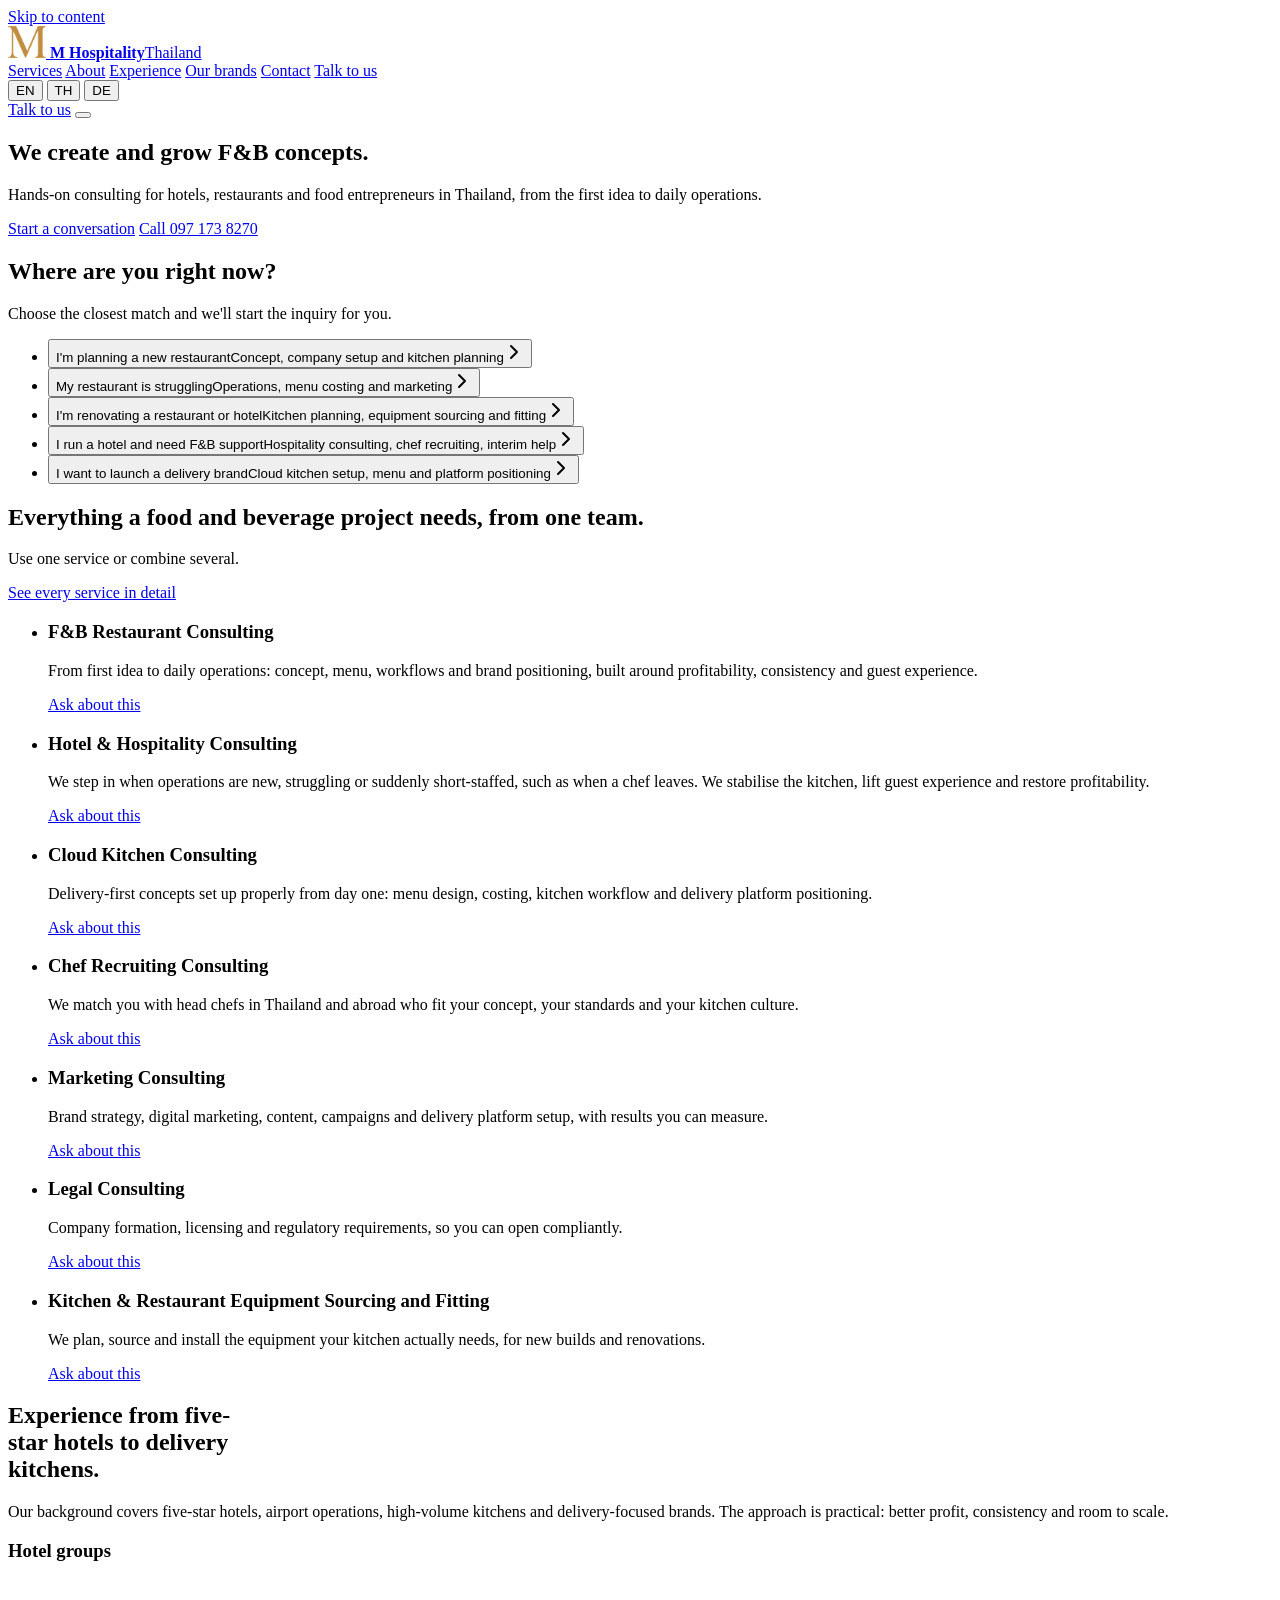
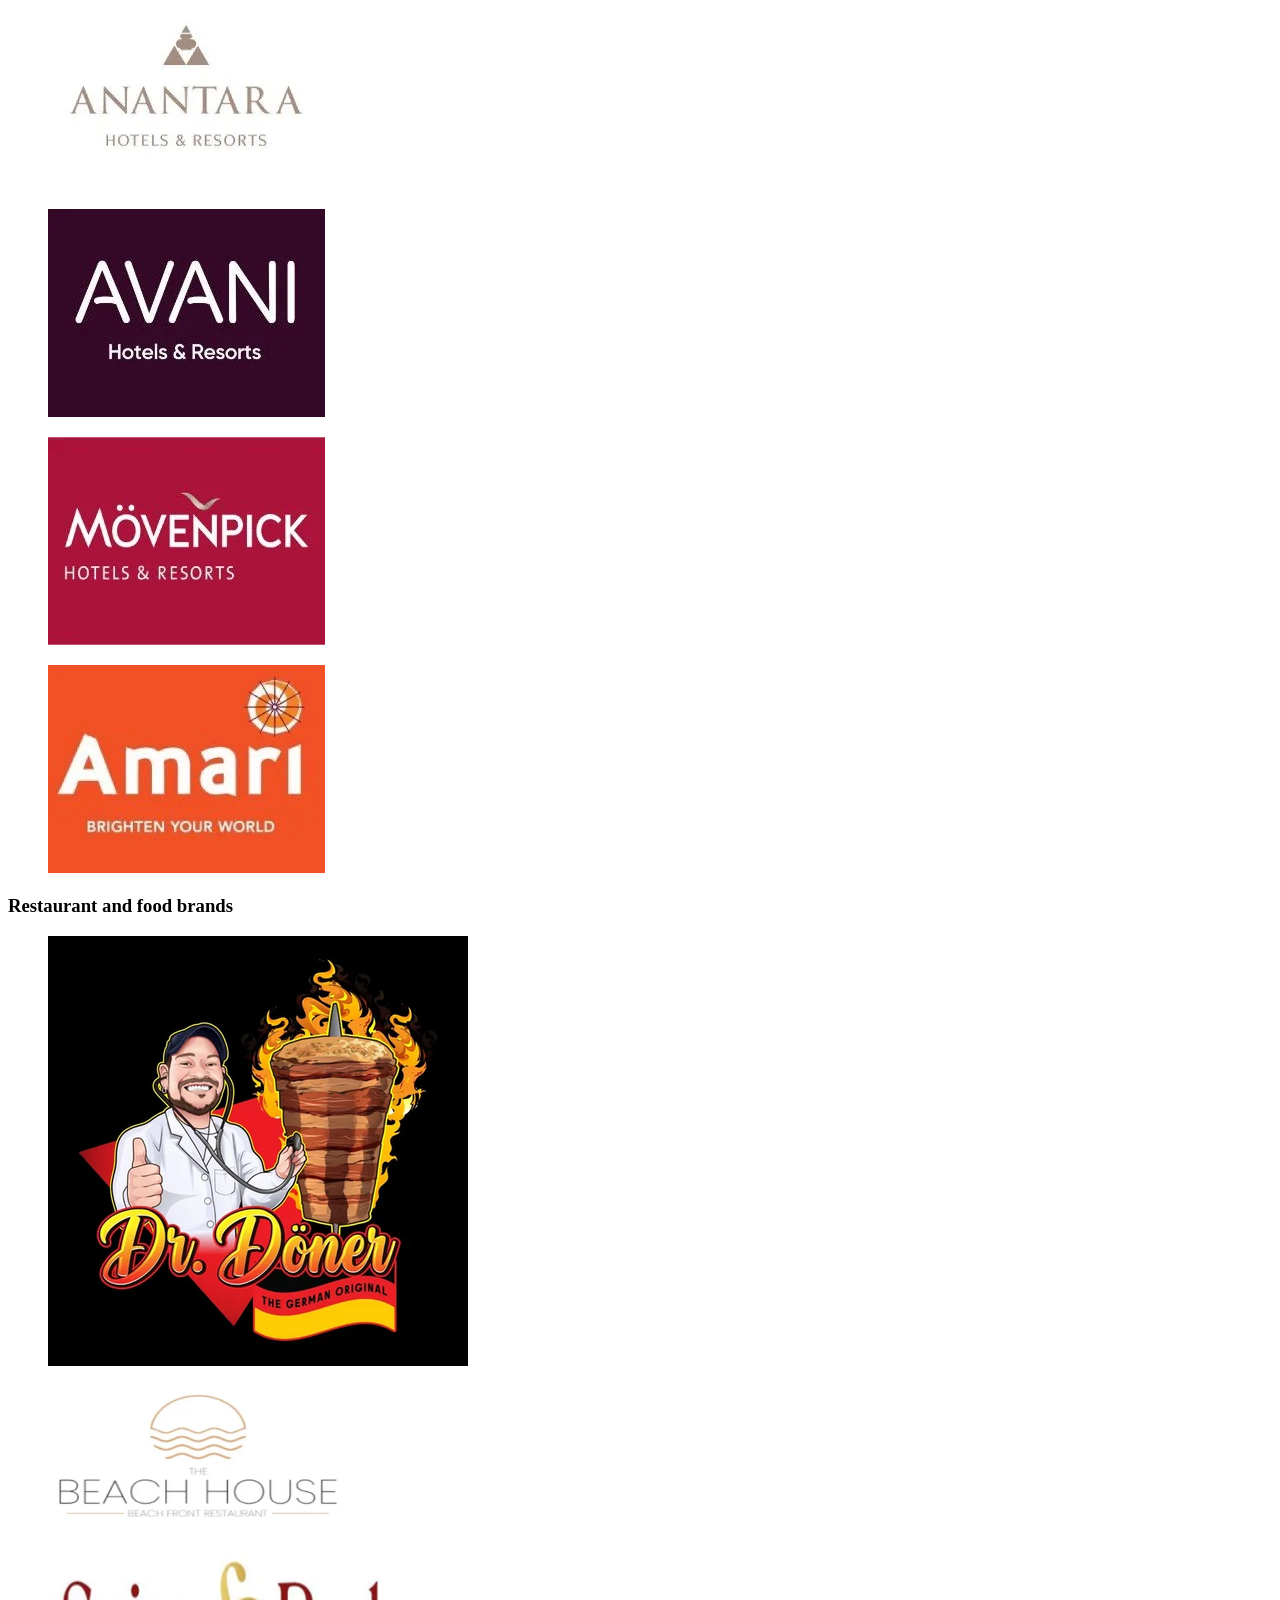
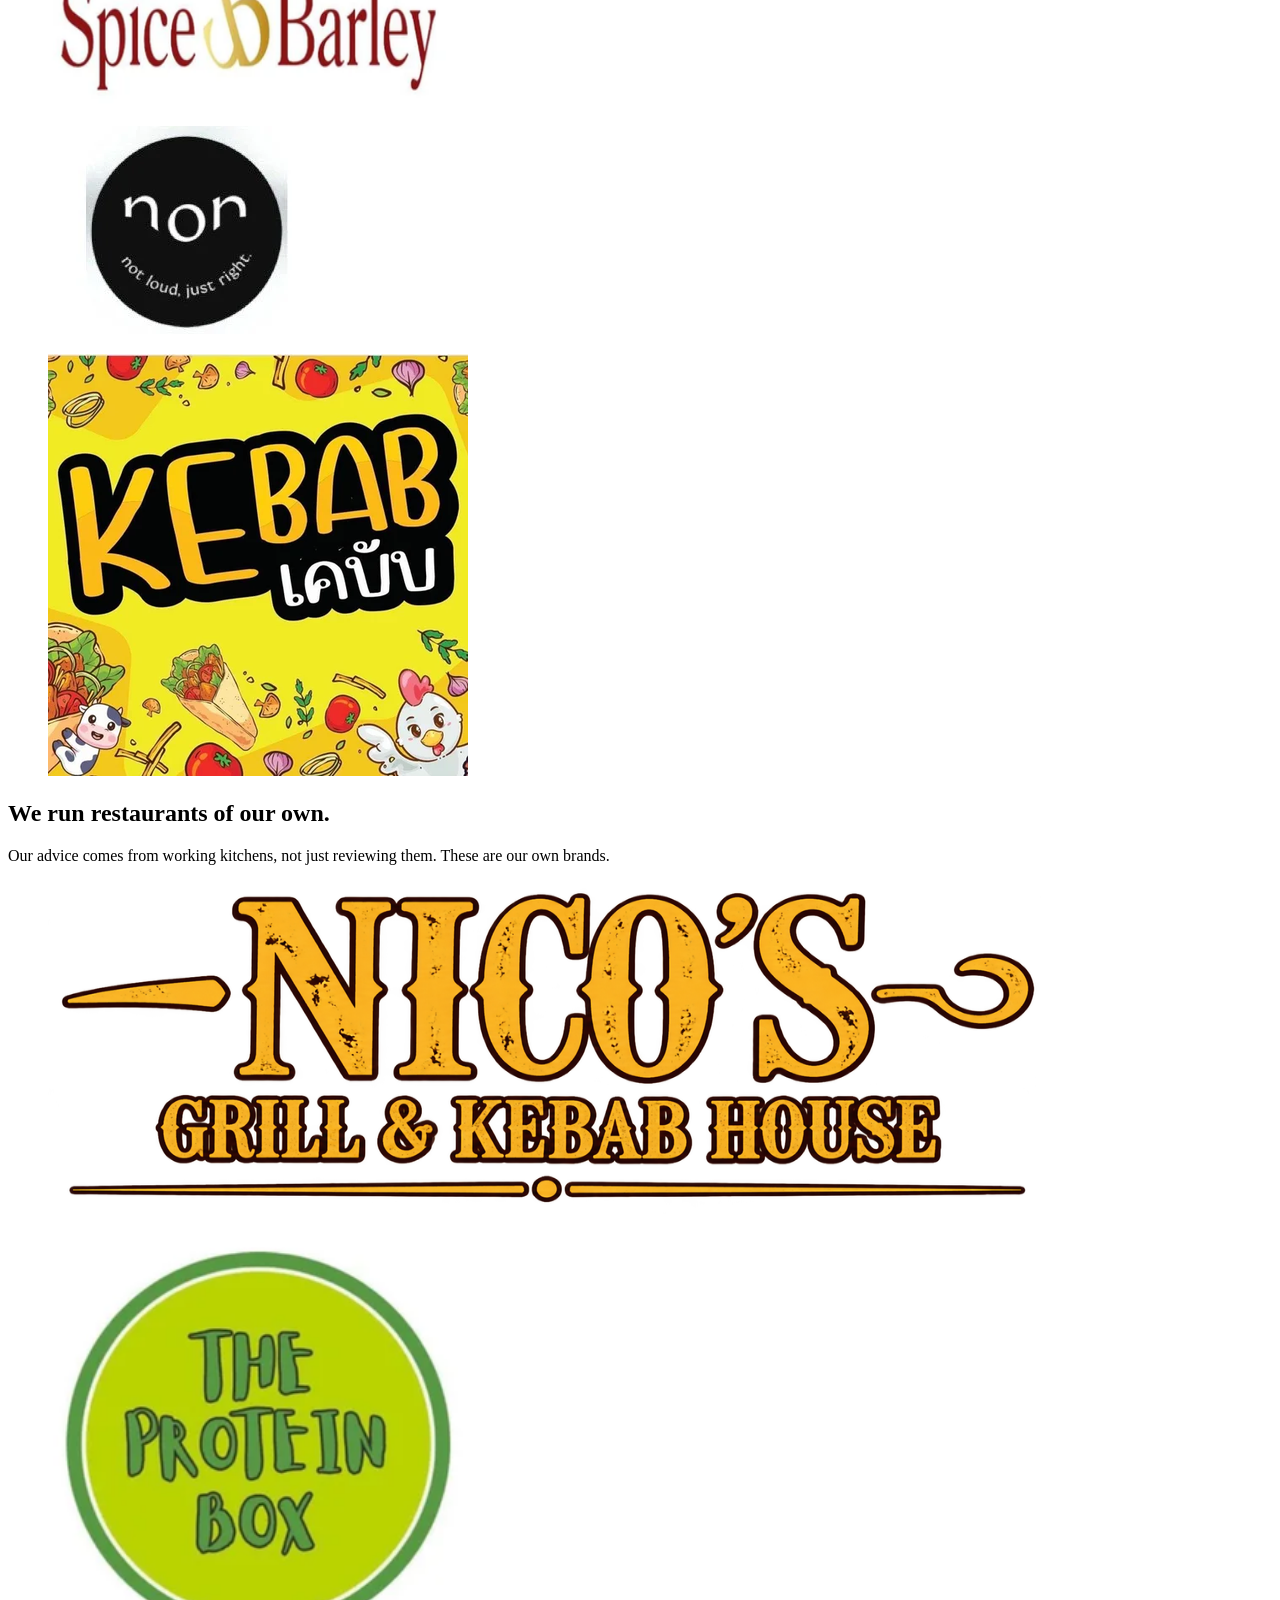
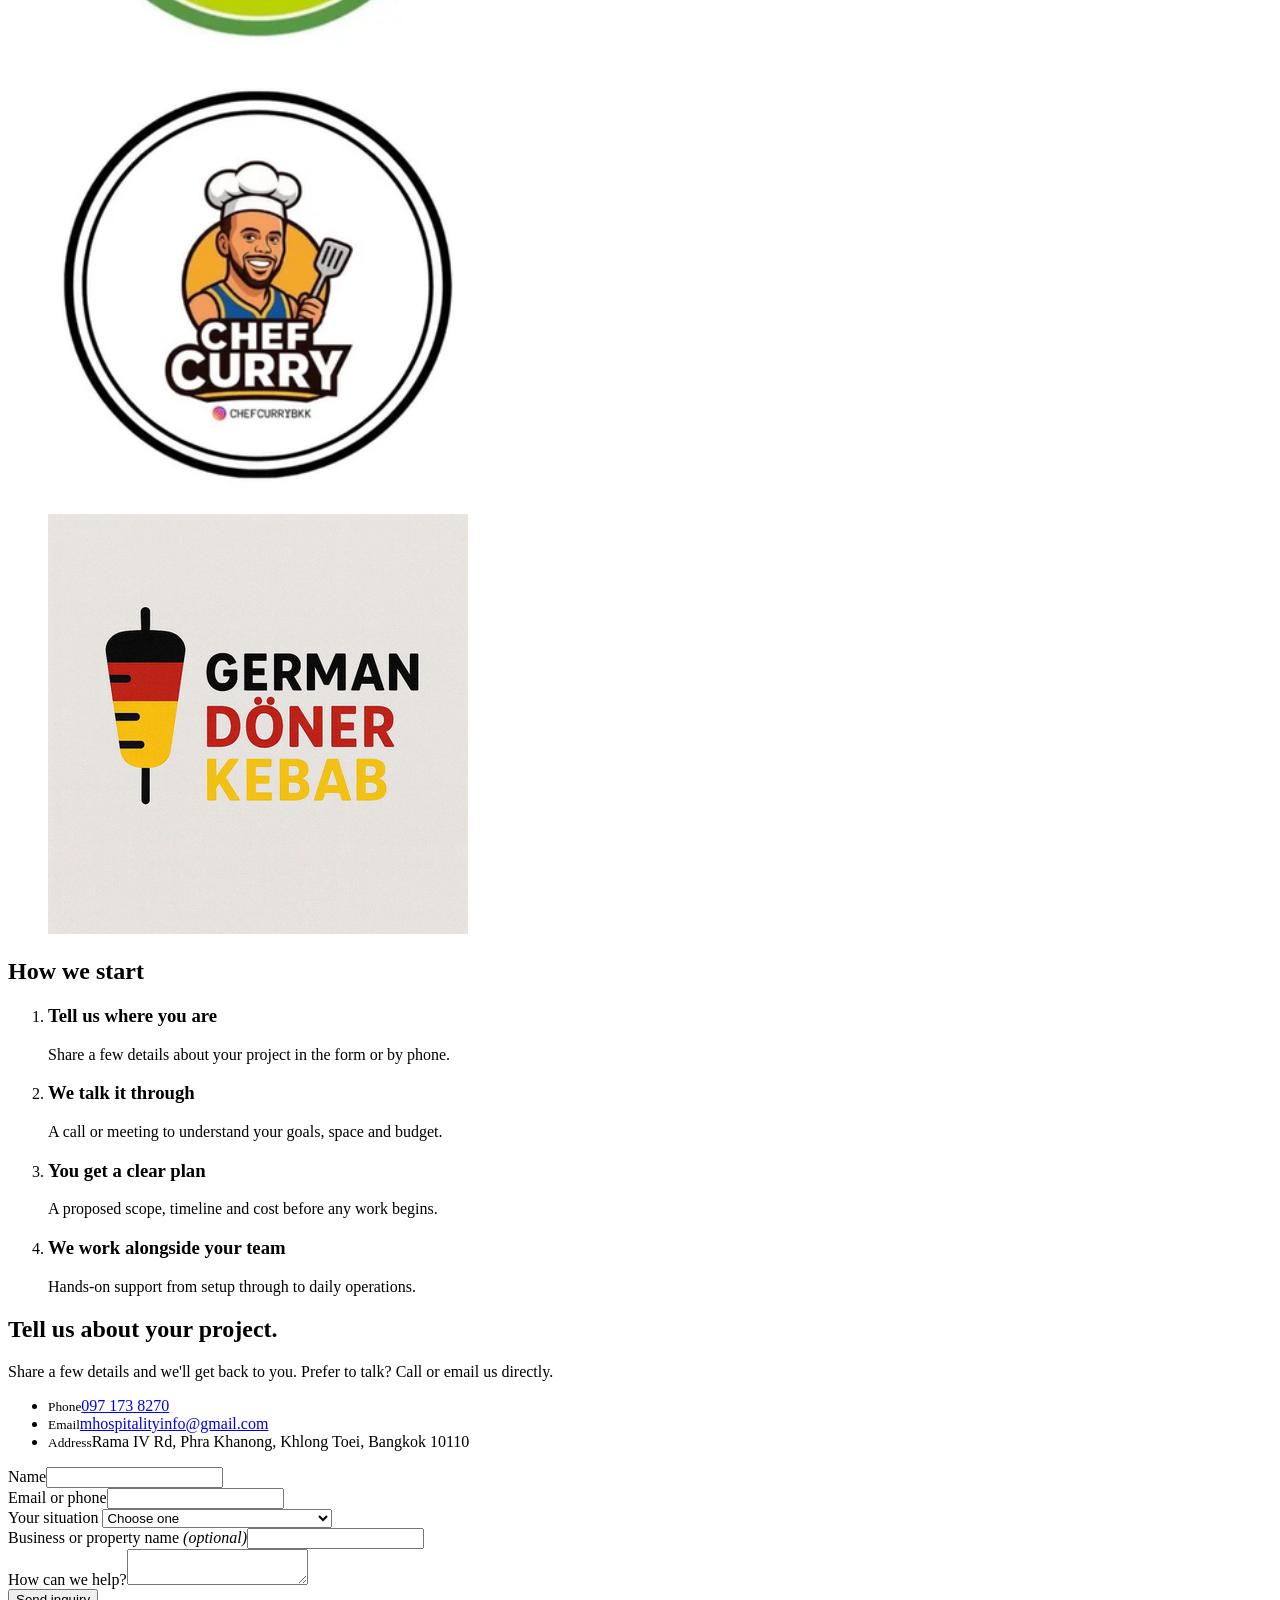
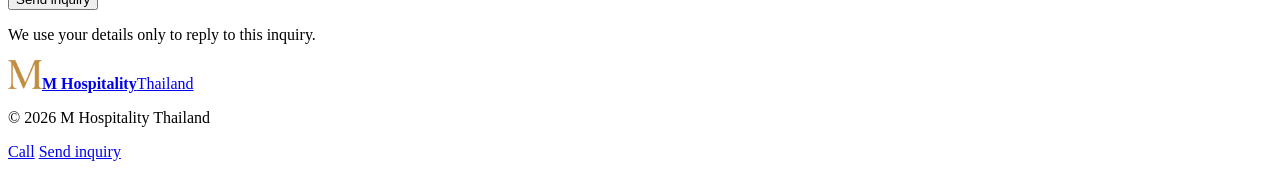
==== commit f1eb75ab: "Add files via upload" ====
--- a/index.html
+++ b/index.html
@@ -8,8 +8,8 @@
 <link rel="preconnect" href="https://fonts.googleapis.com">
 <link rel="preconnect" href="https://fonts.gstatic.com" crossorigin>
 <link href="https://fonts.googleapis.com/css2?family=Figtree:wght@400;500;600&family=Newsreader:opsz,wght@6..72,400;6..72,500;6..72,600&family=Noto+Sans+Thai:wght@400;500;600&family=Noto+Serif+Thai:wght@400;500;600&display=swap" rel="stylesheet">
-<link rel="stylesheet" href="assets/site.css">
-<script src="assets/site.js" defer></script>
+<link rel="stylesheet" href="assets/site-v2.css">
+<script src="assets/site-v2.js" defer></script>
 </head>
 <body>
 <a class="skip" href="#main" data-i18n="skip">Skip to content</a>
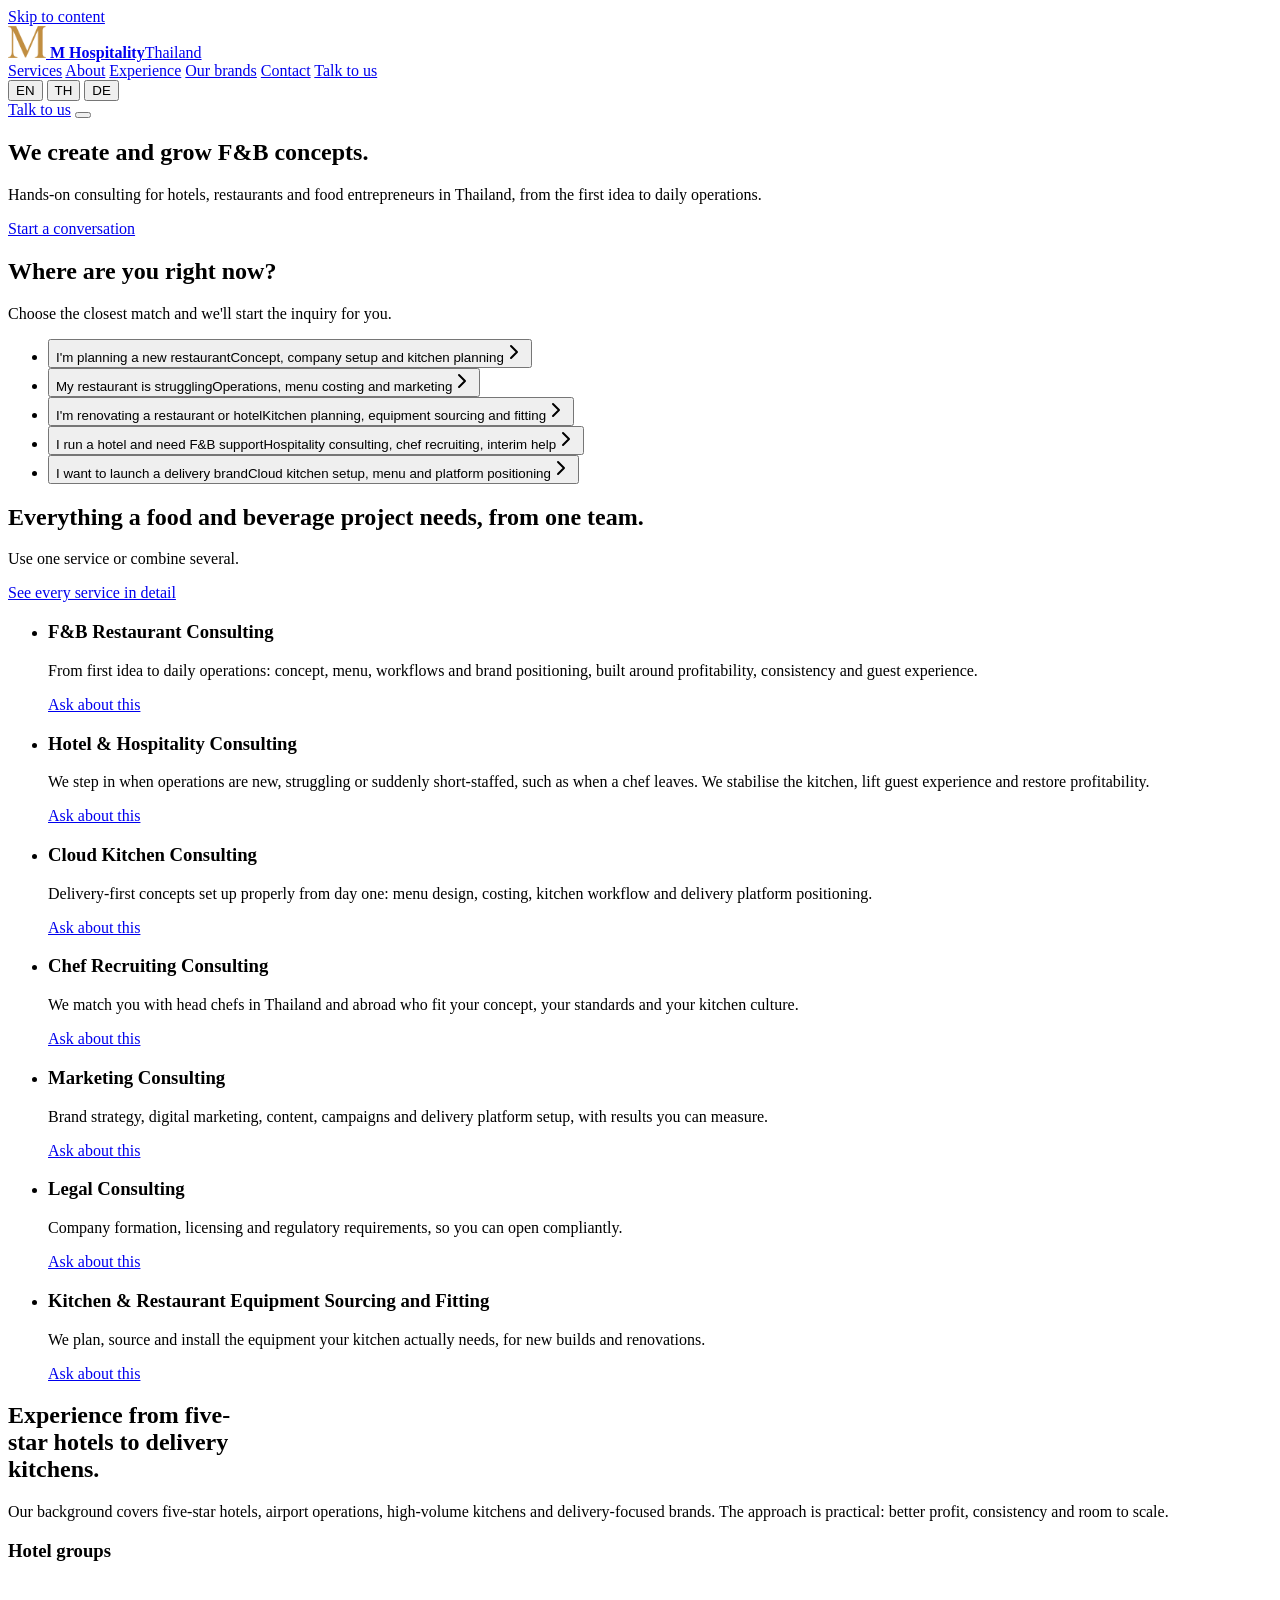
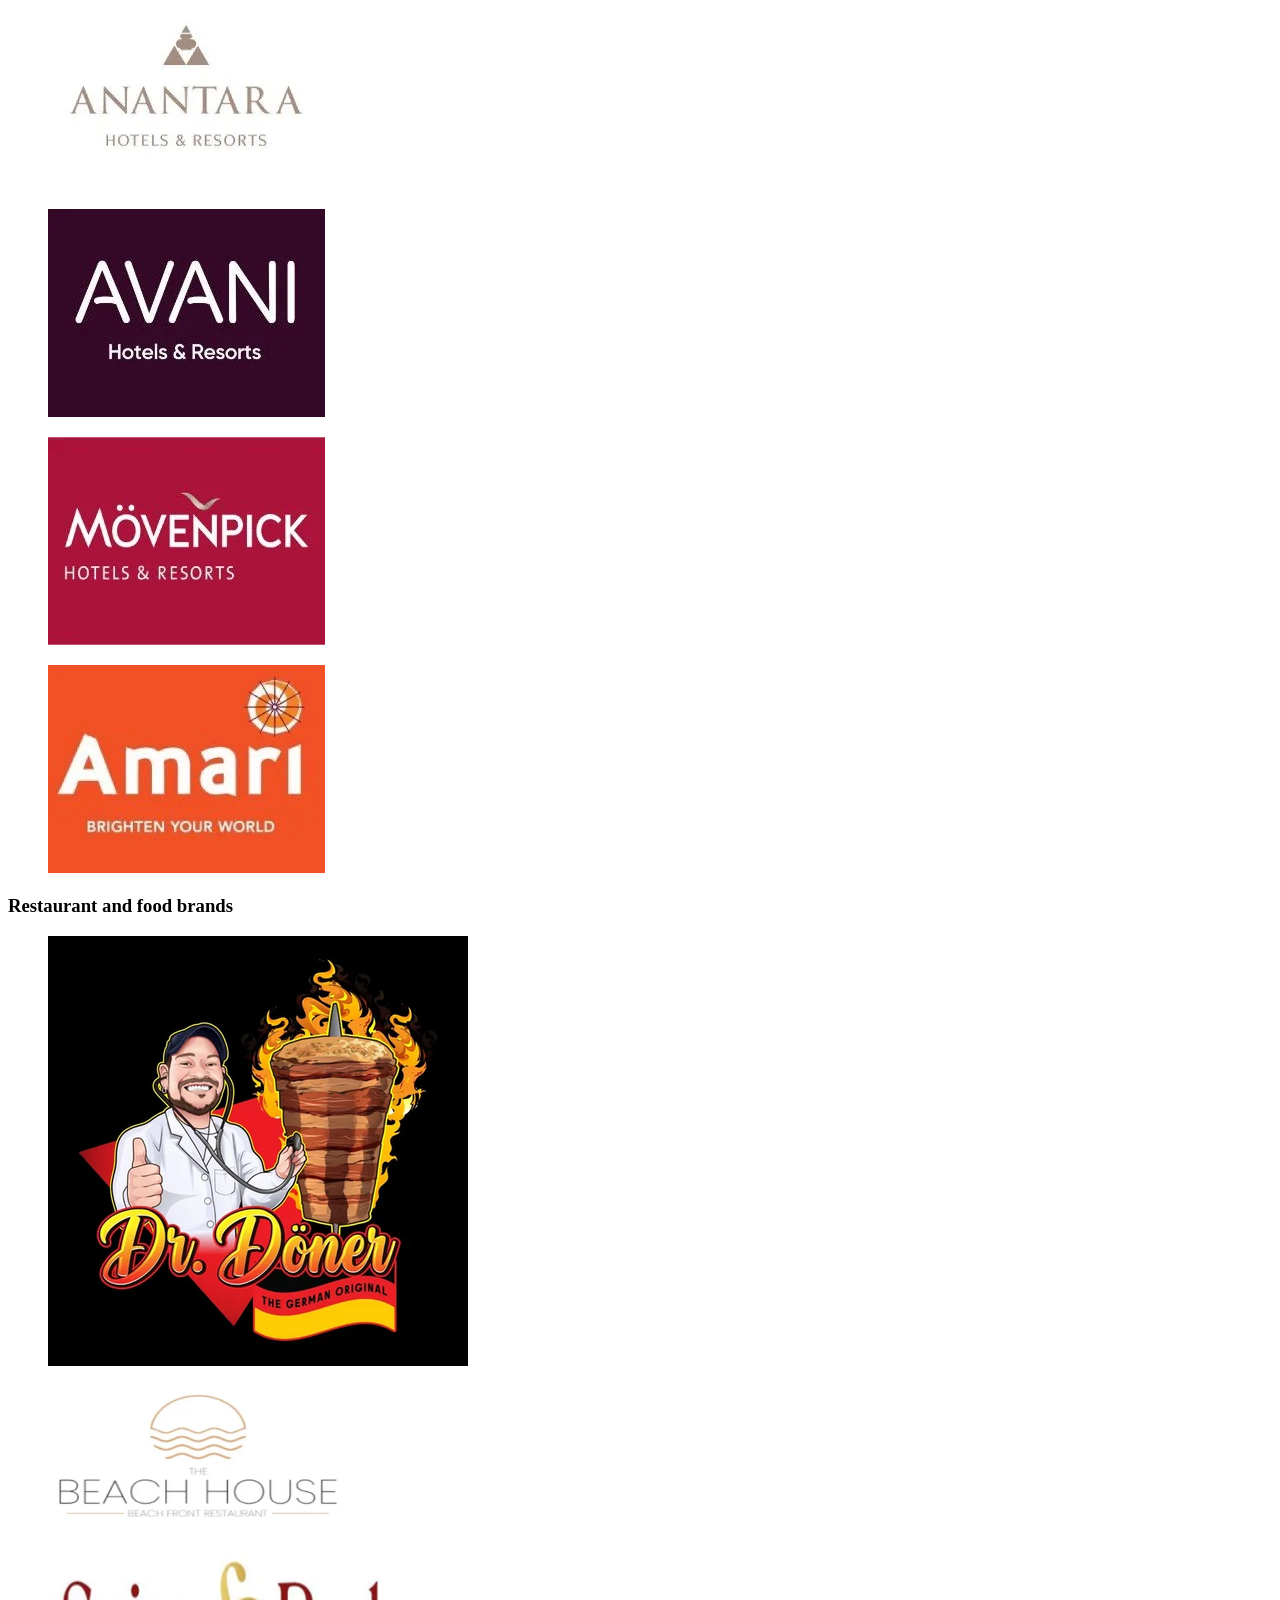
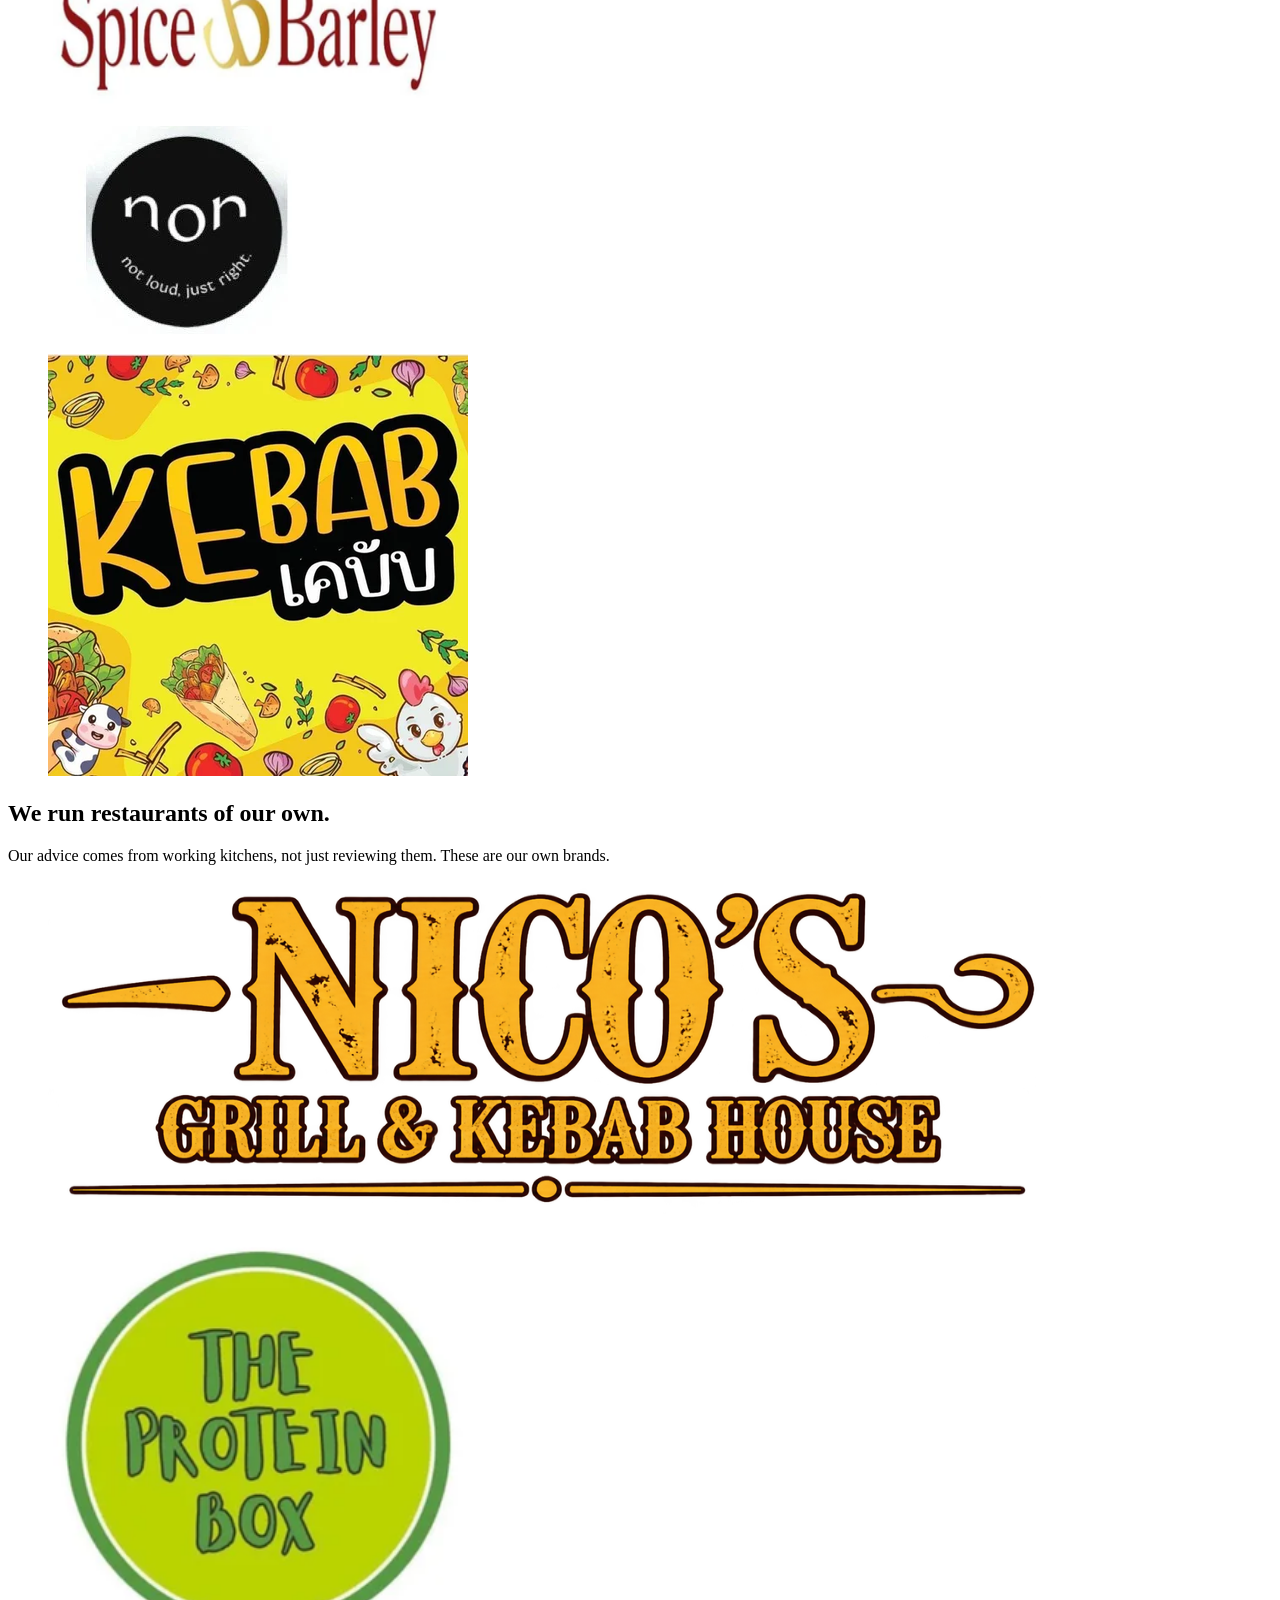
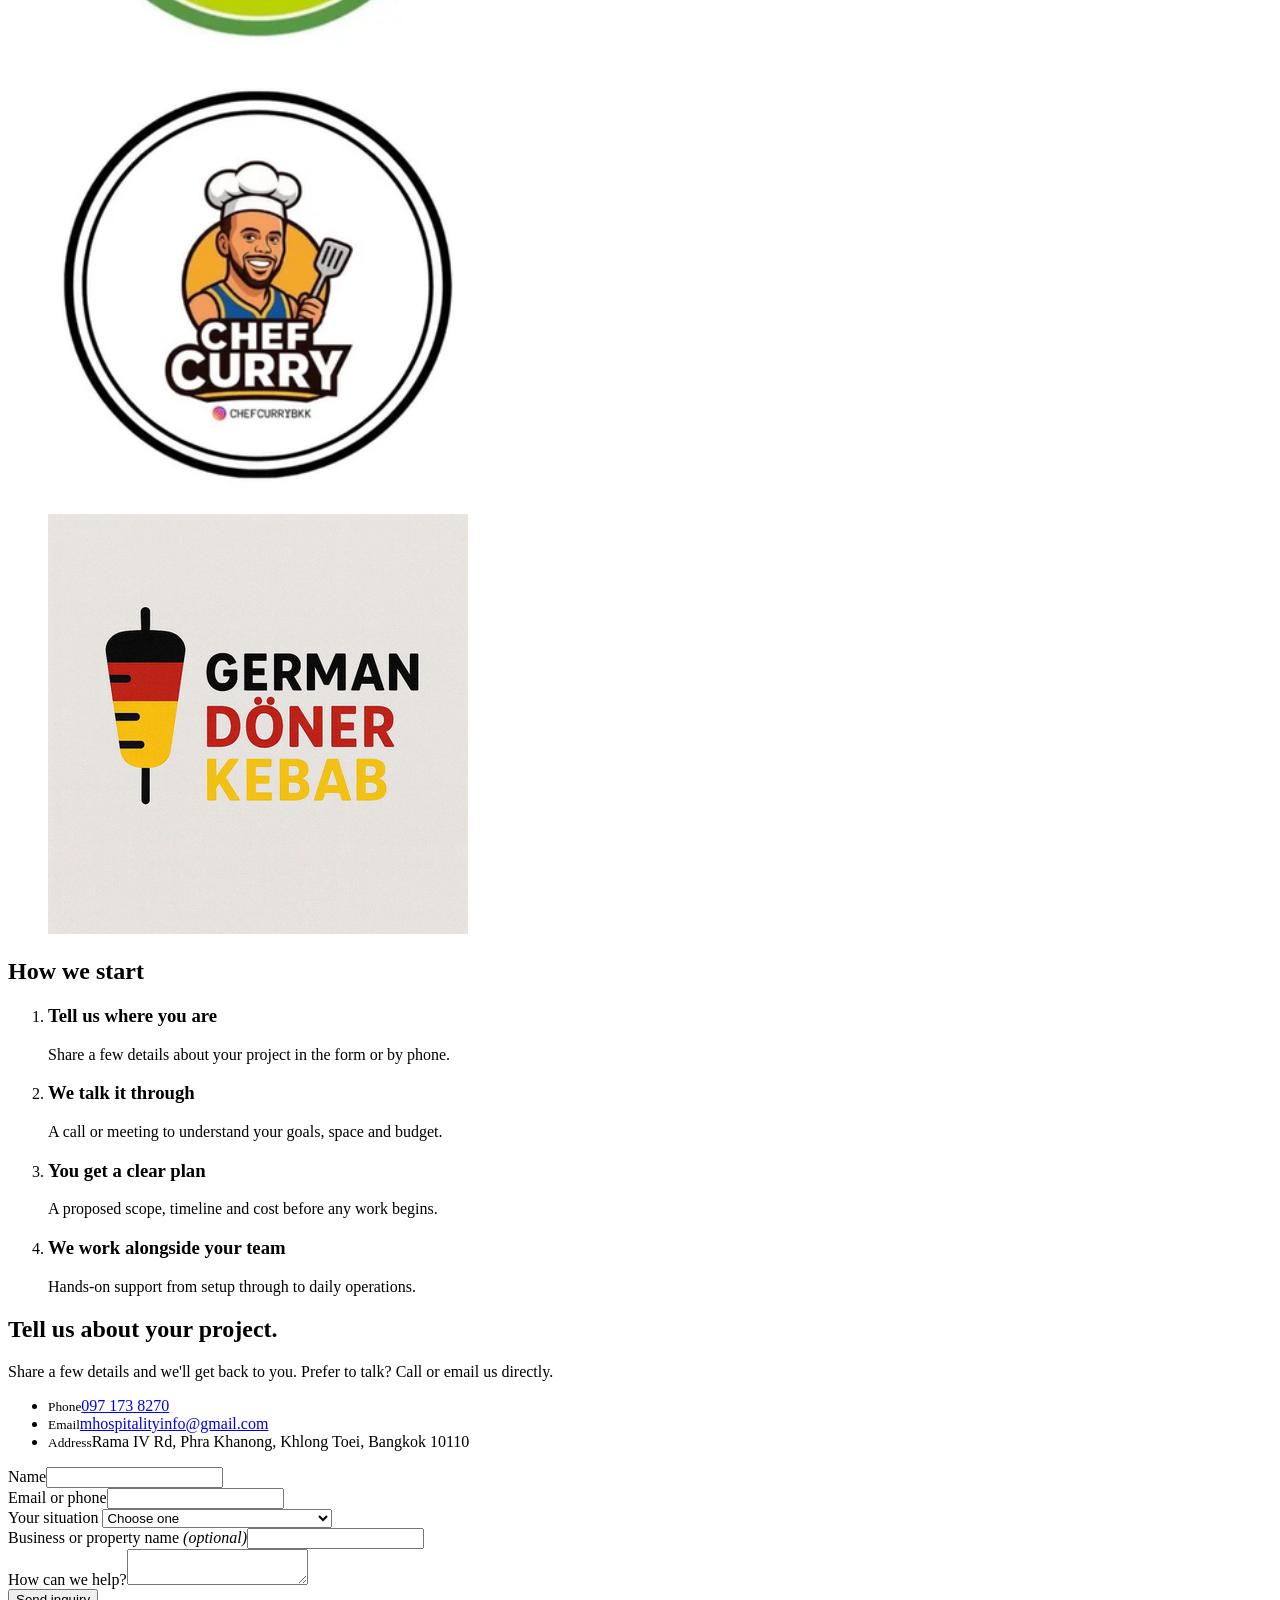
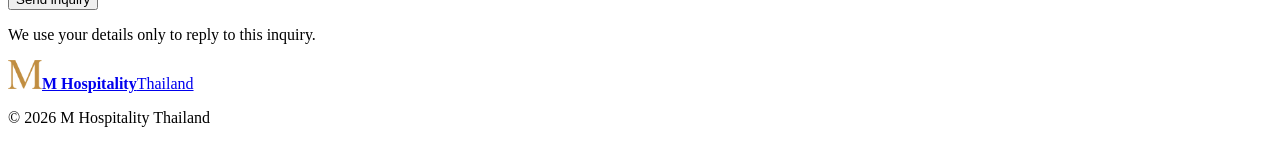
==== commit b53e38fb: "Add files via upload" ====
--- a/index.html
+++ b/index.html
@@ -8,8 +8,8 @@
 <link rel="preconnect" href="https://fonts.googleapis.com">
 <link rel="preconnect" href="https://fonts.gstatic.com" crossorigin>
 <link href="https://fonts.googleapis.com/css2?family=Figtree:wght@400;500;600&family=Newsreader:opsz,wght@6..72,400;6..72,500;6..72,600&family=Noto+Sans+Thai:wght@400;500;600&family=Noto+Serif+Thai:wght@400;500;600&display=swap" rel="stylesheet">
-<link rel="stylesheet" href="assets/site-v2.css">
-<script src="assets/site-v2.js" defer></script>
+<link rel="stylesheet" href="assets/site-v4.css">
+<script src="assets/site-v4.js" defer></script>
 </head>
 <body>
 <a class="skip" href="#main" data-i18n="skip">Skip to content</a>
@@ -48,7 +48,6 @@
       <p class="lede" data-i18n="lede">Hands-on consulting for hotels, restaurants and food entrepreneurs in Thailand, from the first idea to daily operations.</p>
       <div class="cta">
         <a class="btn btn-pine" href="#contact" data-i18n="cta1">Start a conversation</a>
-        <a class="btn btn-line" href="tel:+66971738270"><span data-i18n="cta2">Call</span>&nbsp;097 173 8270</a>
       </div>
     </div>
     <div class="chooser" aria-labelledby="ch-title">
@@ -188,10 +187,6 @@
   </div>
 </footer>
 
-<div class="mbar">
-  <a class="btn btn-line" href="tel:+66971738270" data-i18n="m_call">Call</a>
-  <a class="btn btn-pine" href="#contact" data-i18n="m_enq">Send inquiry</a>
-</div>
 
 <script>
 try{history.scrollRestoration="manual"}catch(e){}
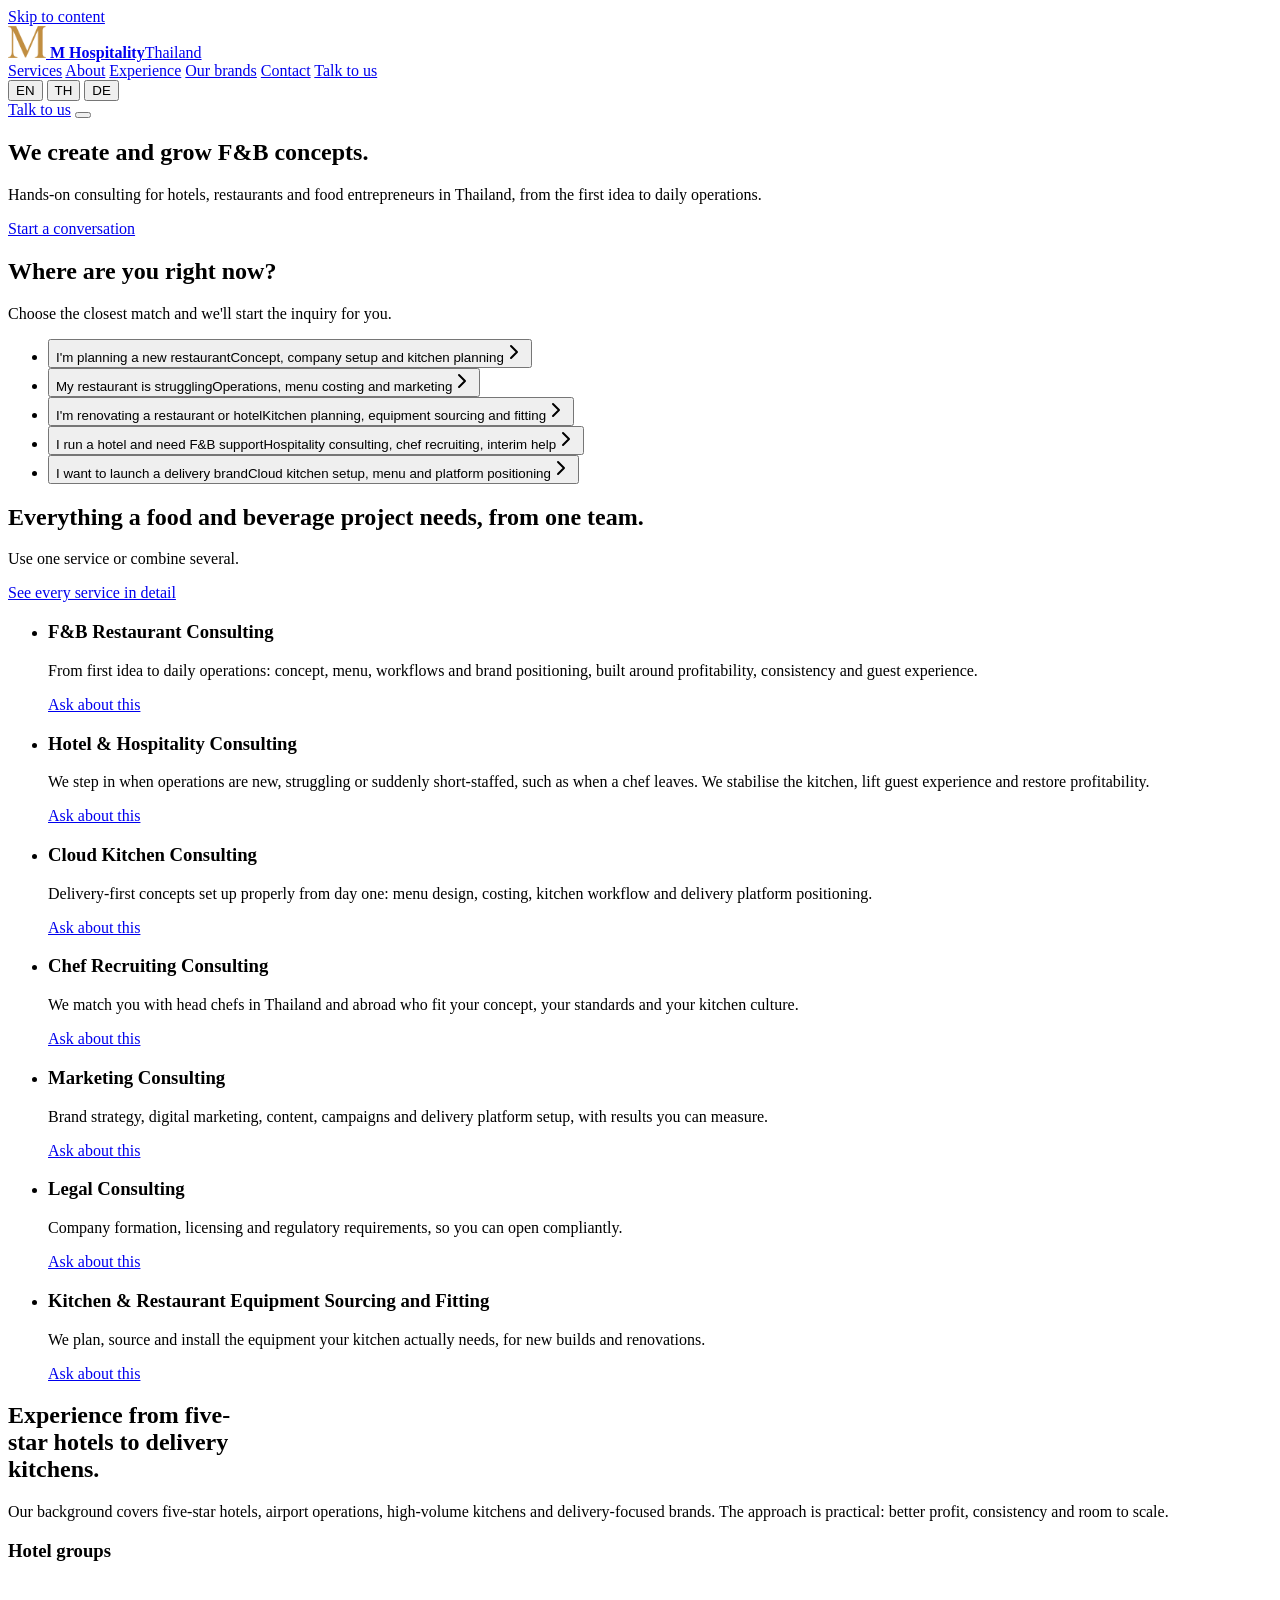
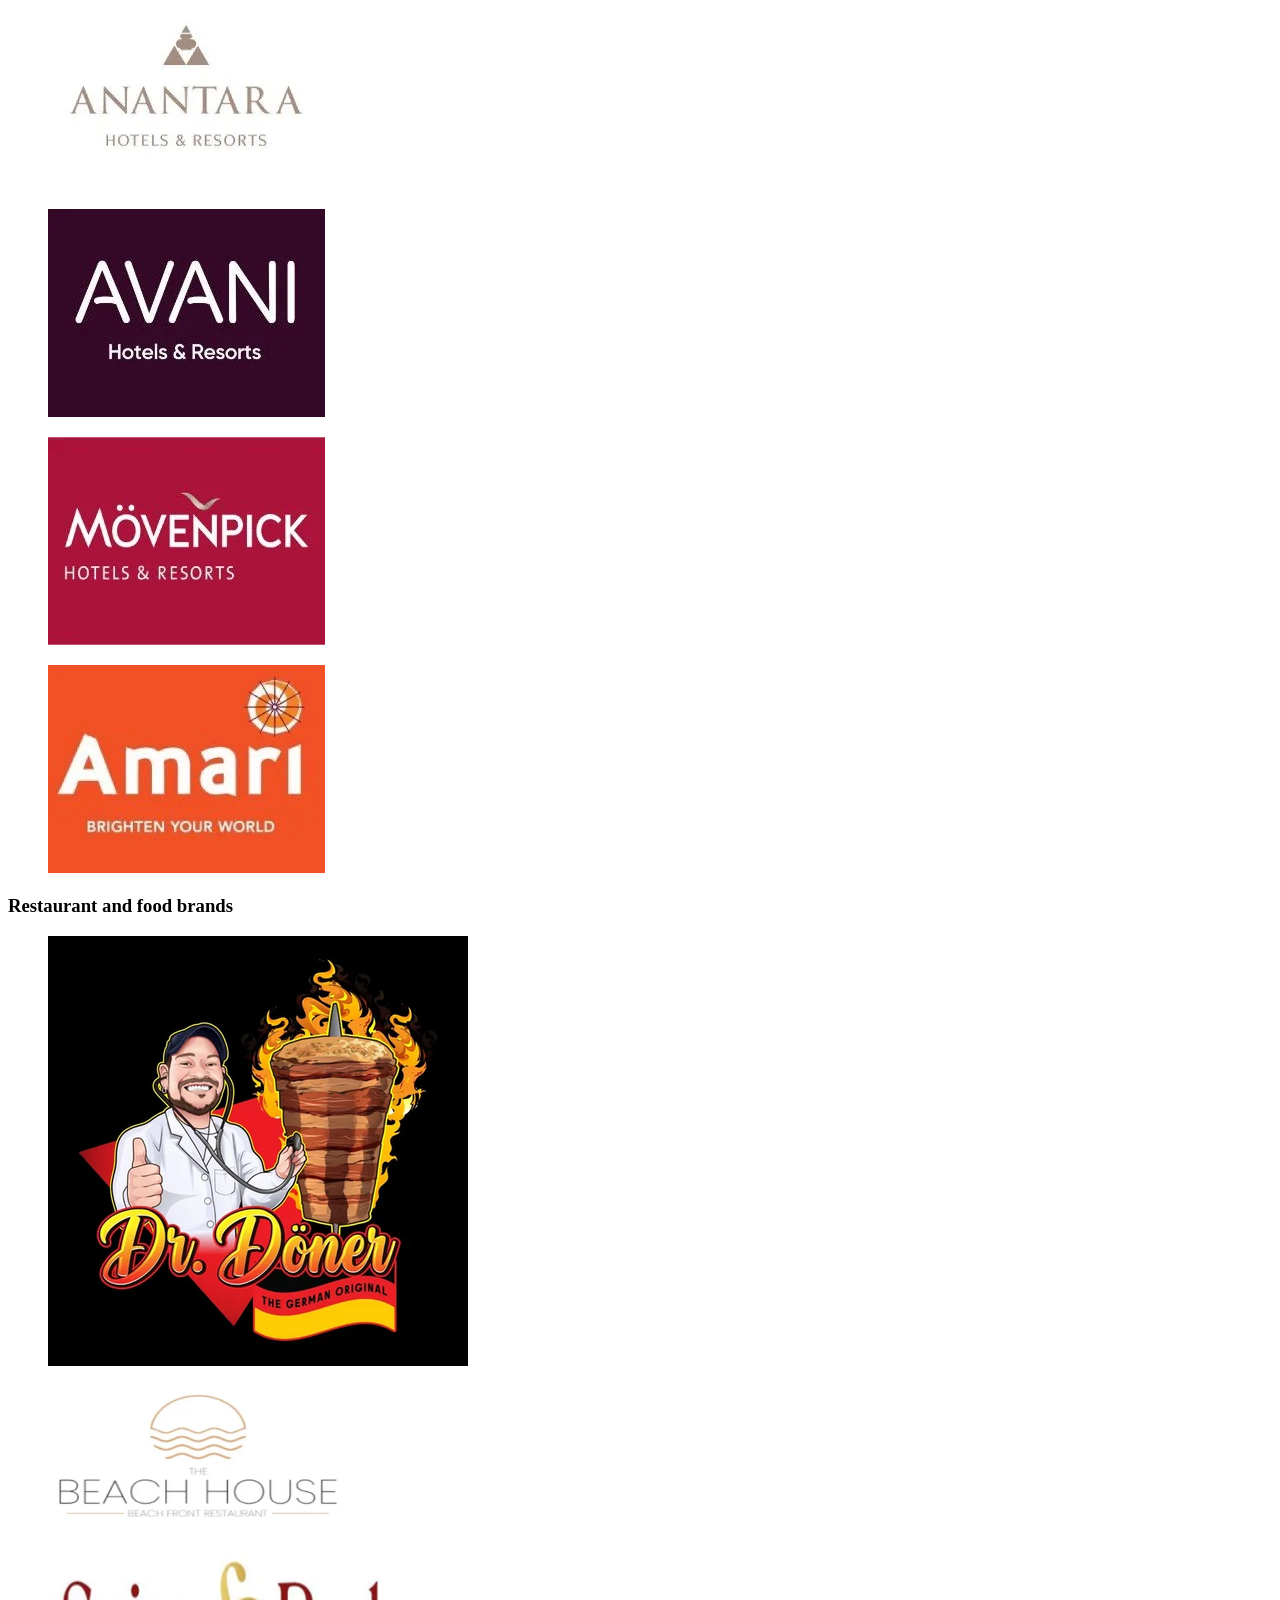
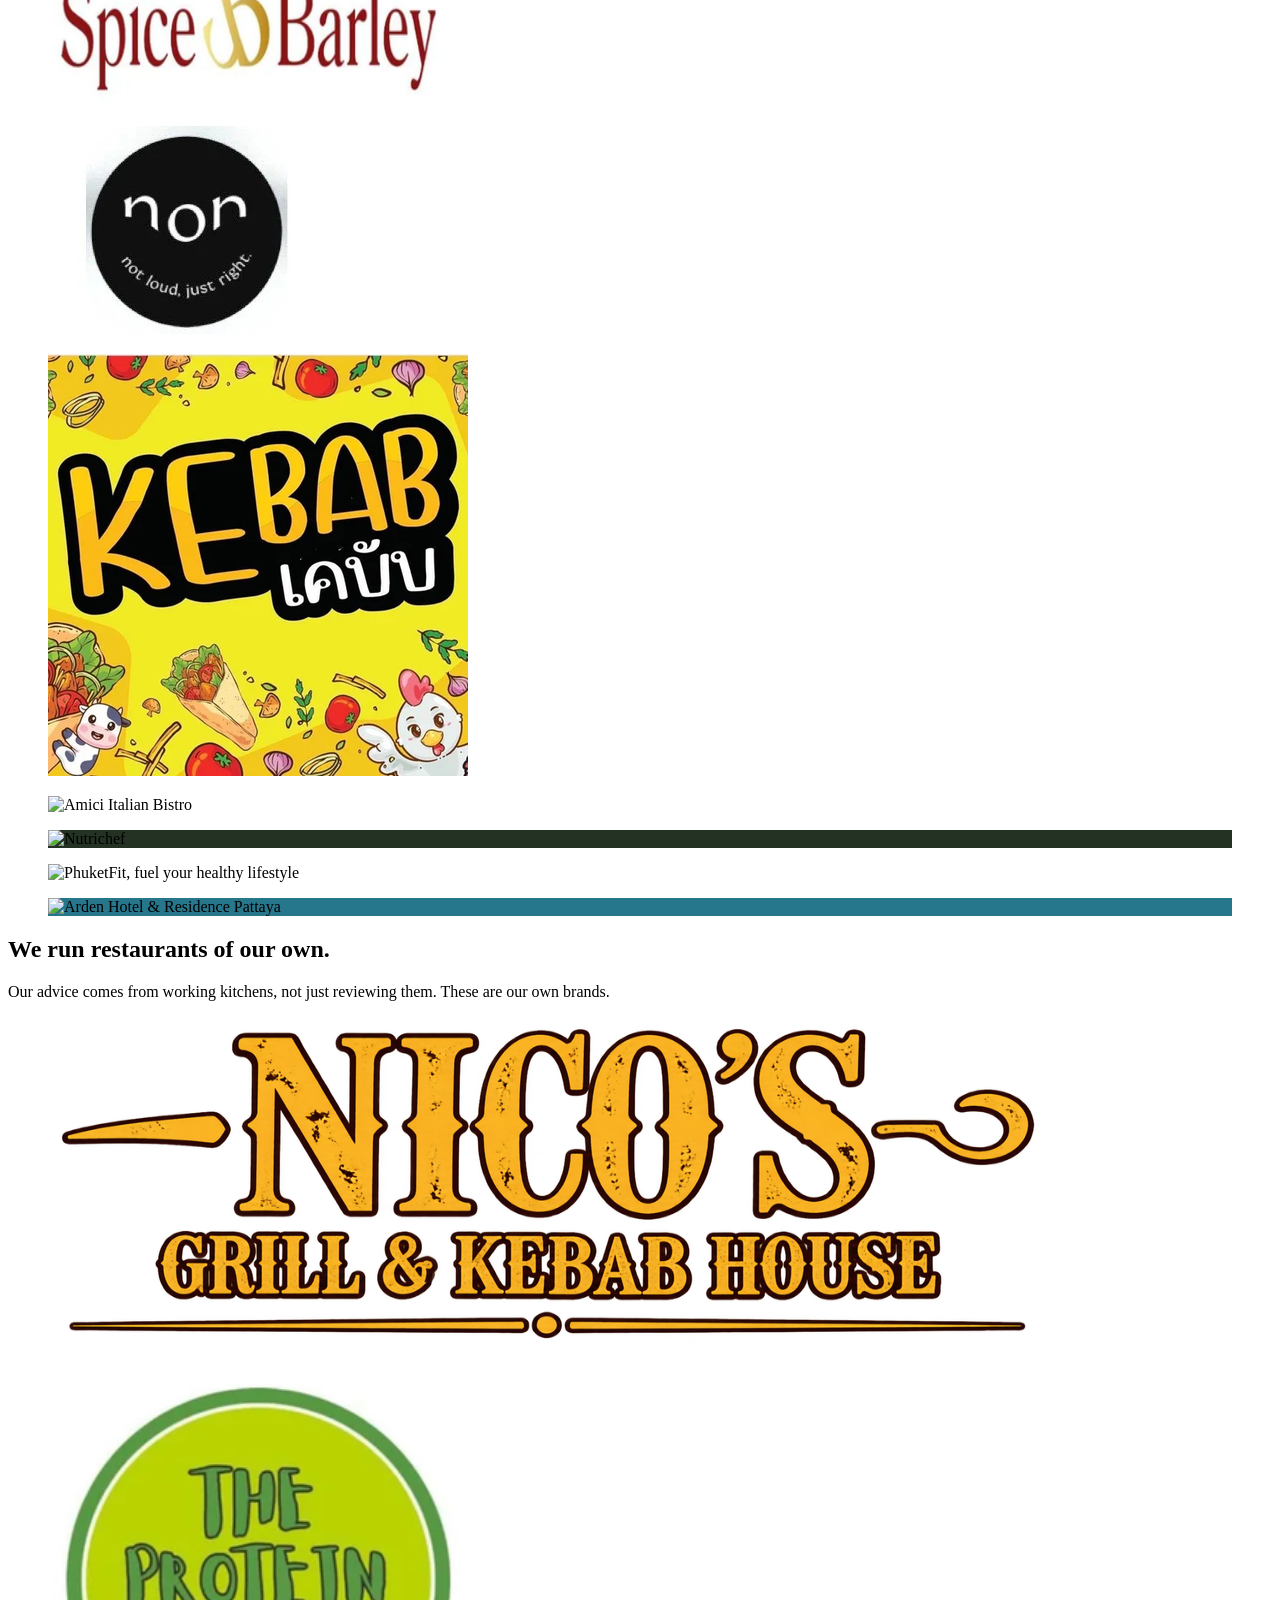
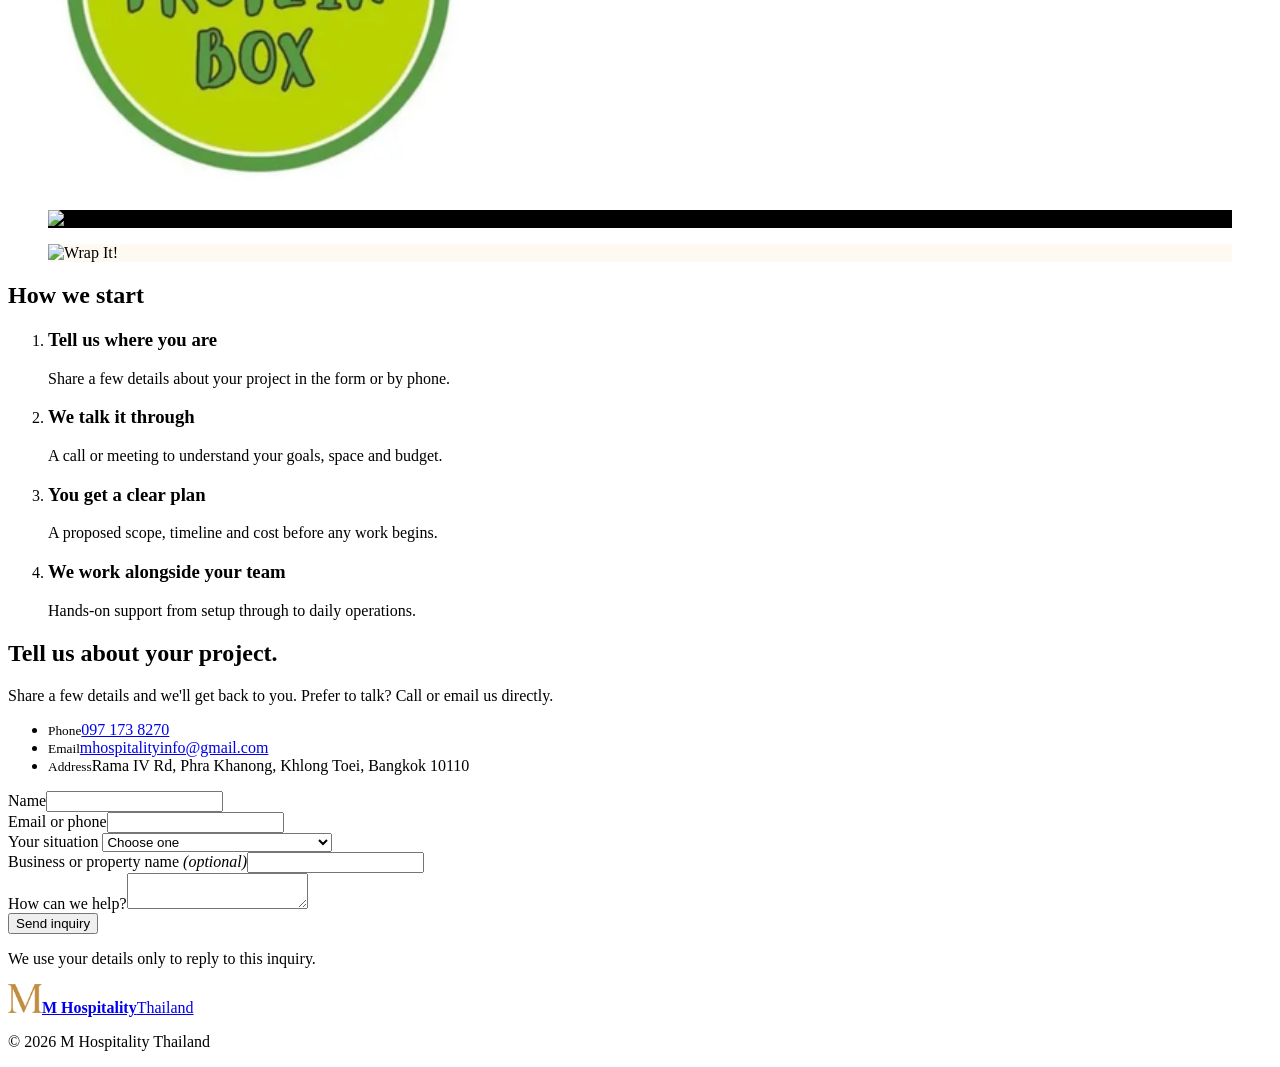
==== commit 4da389c4: "Add files via upload" ====
--- a/index.html
+++ b/index.html
@@ -8,8 +8,8 @@
 <link rel="preconnect" href="https://fonts.googleapis.com">
 <link rel="preconnect" href="https://fonts.gstatic.com" crossorigin>
 <link href="https://fonts.googleapis.com/css2?family=Figtree:wght@400;500;600&family=Newsreader:opsz,wght@6..72,400;6..72,500;6..72,600&family=Noto+Sans+Thai:wght@400;500;600&family=Noto+Serif+Thai:wght@400;500;600&display=swap" rel="stylesheet">
-<link rel="stylesheet" href="assets/site-v4.css">
-<script src="assets/site-v4.js" defer></script>
+<link rel="stylesheet" href="assets/site-v5.css">
+<script src="assets/site-v5.js" defer></script>
 </head>
 <body>
 <a class="skip" href="#main" data-i18n="skip">Skip to content</a>
@@ -106,6 +106,10 @@
         <figure class="tile"><img src="assets/spice-barley.png" alt="Spice &amp; Barley" width="400" height="160"></figure>
         <figure class="tile bleed"><img src="assets/non.png" alt="non, not loud, just right" width="277" height="208"></figure>
         <figure class="tile bleed"><img src="assets/kebab-thai.png" alt="Kebab เคบับ" width="420" height="422"></figure>
+        <figure class="tile"><img src="assets/amici.jpg" alt="Amici Italian Bistro" width="500" height="500"></figure>
+        <figure class="tile" style="background:#243223"><img src="assets/nutrichef.jpg" alt="Nutrichef" width="266" height="188"></figure>
+        <figure class="tile bleed"><img src="assets/phuketfit.jpg" alt="PhuketFit, fuel your healthy lifestyle" width="447" height="447"></figure>
+        <figure class="tile" style="background:#27778c"><img src="assets/arden.jpg" alt="Arden Hotel &amp; Residence Pattaya" width="447" height="447"></figure>
       </div>
     </div>
   </div>
@@ -120,8 +124,8 @@
     <div class="logos">
       <figure class="tile"><img src="assets/nicos.png" alt="Nico's Grill &amp; Kebab House" width="1000" height="333"></figure>
       <figure class="tile"><img src="assets/protein-box.png" alt="The Protein Box" width="420" height="420"></figure>
-      <figure class="tile"><img src="assets/chef-curry.png" alt="Chef Curry" width="420" height="420"></figure>
-      <figure class="tile bleed"><img src="assets/german-doner.png" alt="German Döner Kebab" width="420" height="420"></figure>
+      <figure class="tile" style="background:#000"><img src="assets/protein-grill.jpg" alt="Protein Grill, fuel your body" width="640" height="640"></figure>
+      <figure class="tile" style="background:#fefaf1"><img src="assets/wrap-it.jpg" alt="Wrap It!" width="774" height="220"></figure>
     </div>
   </div>
 </section>
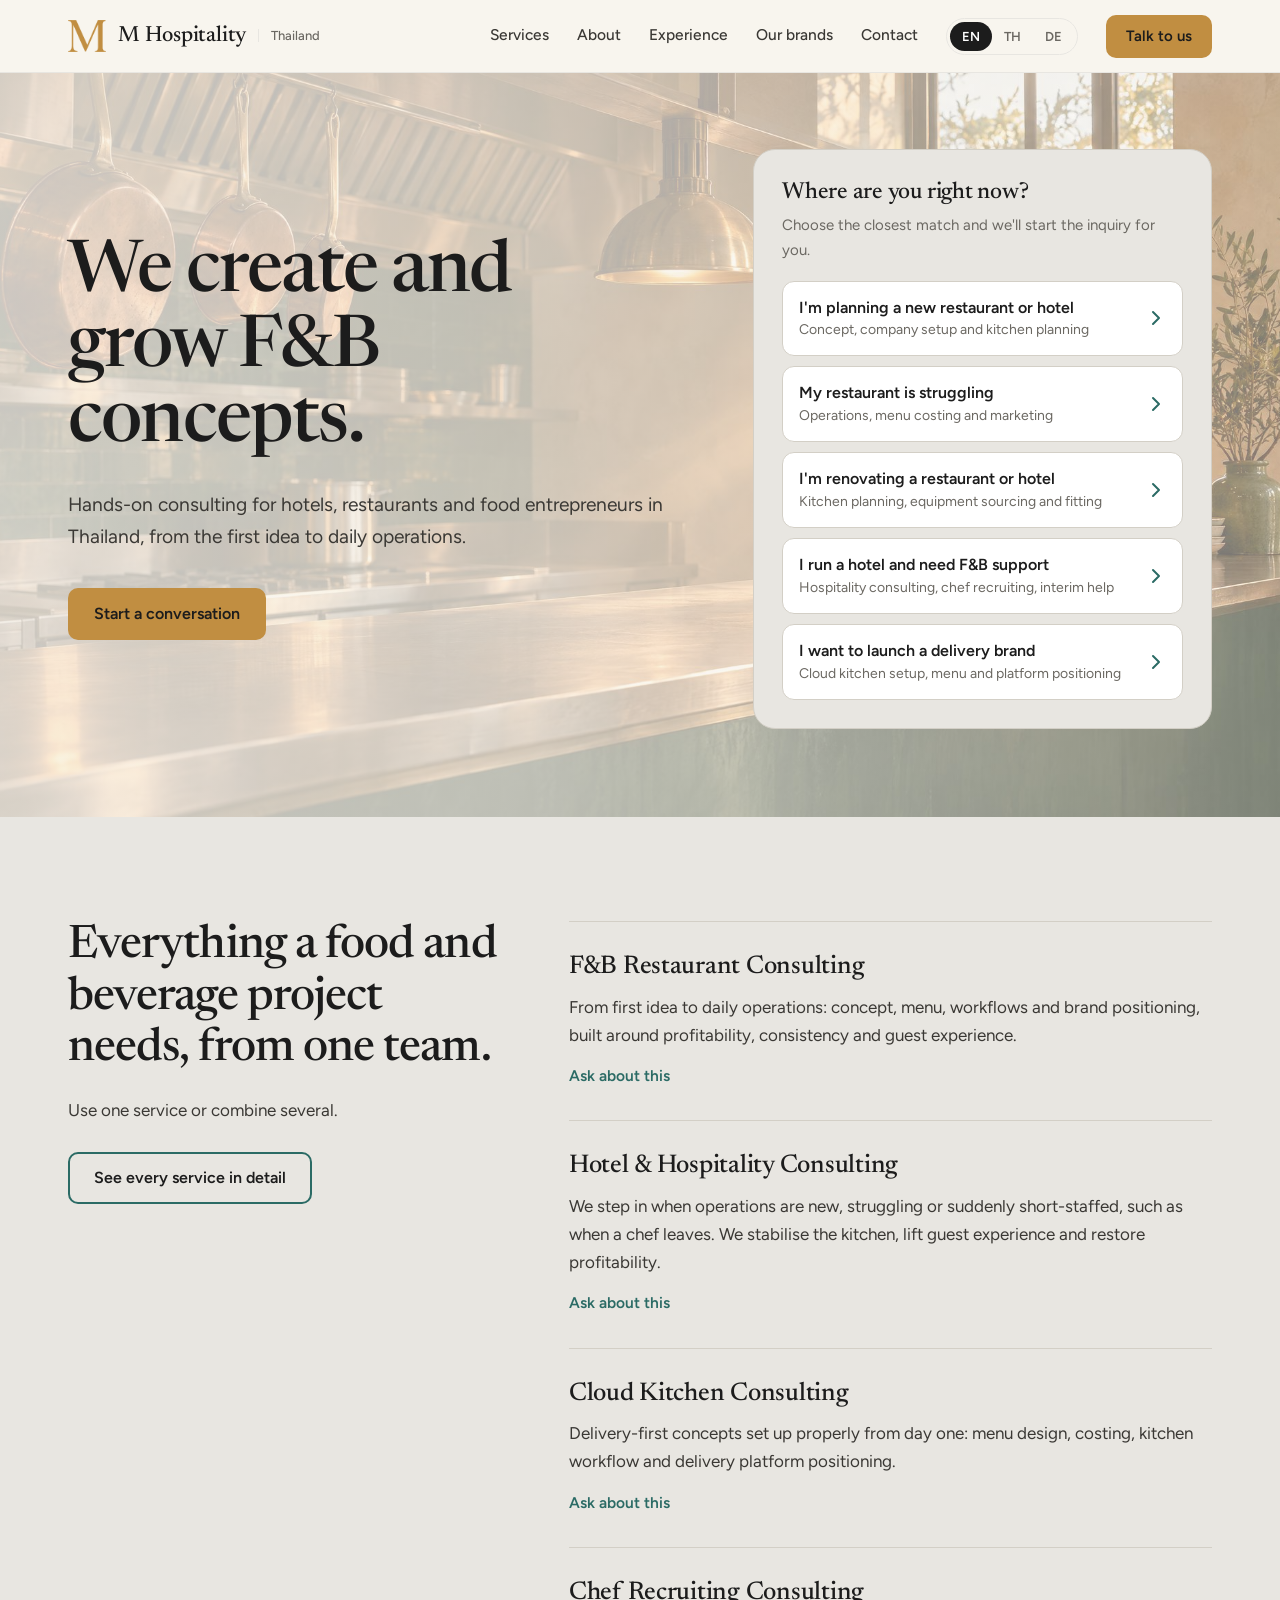
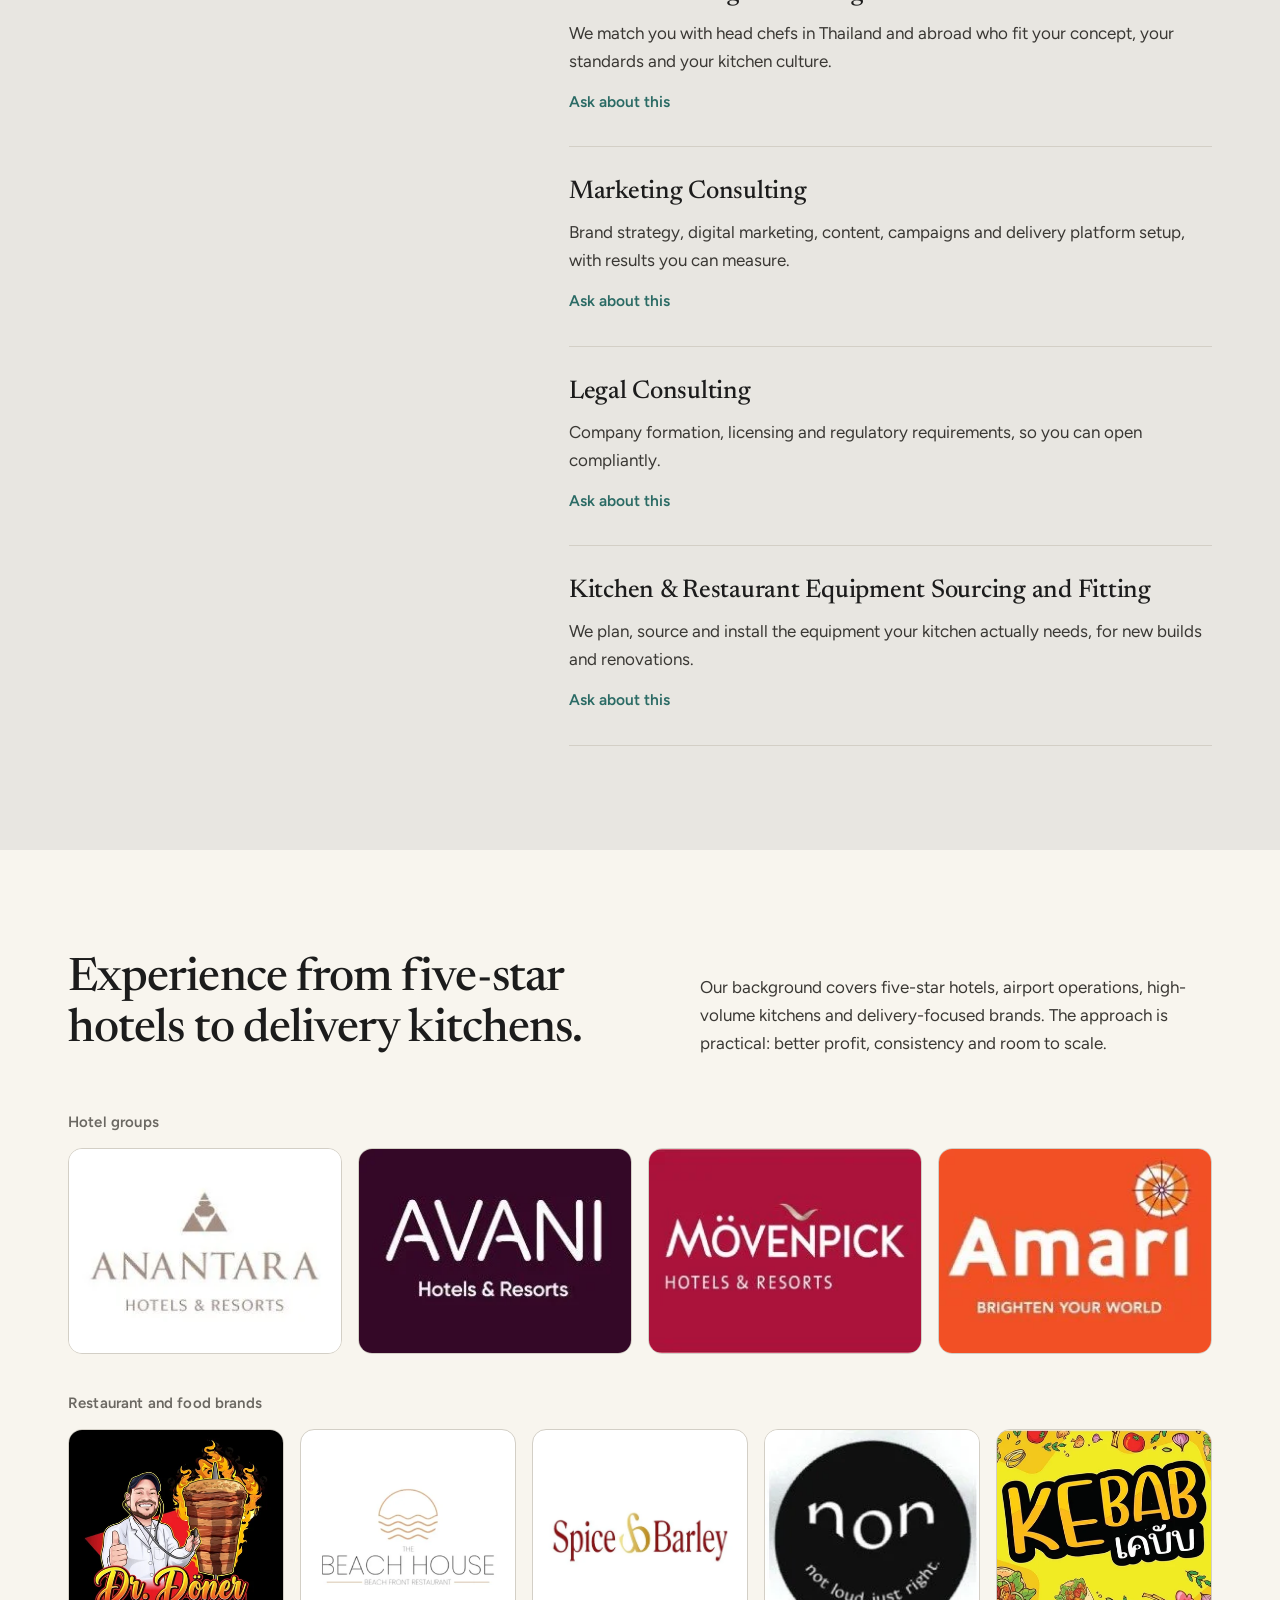
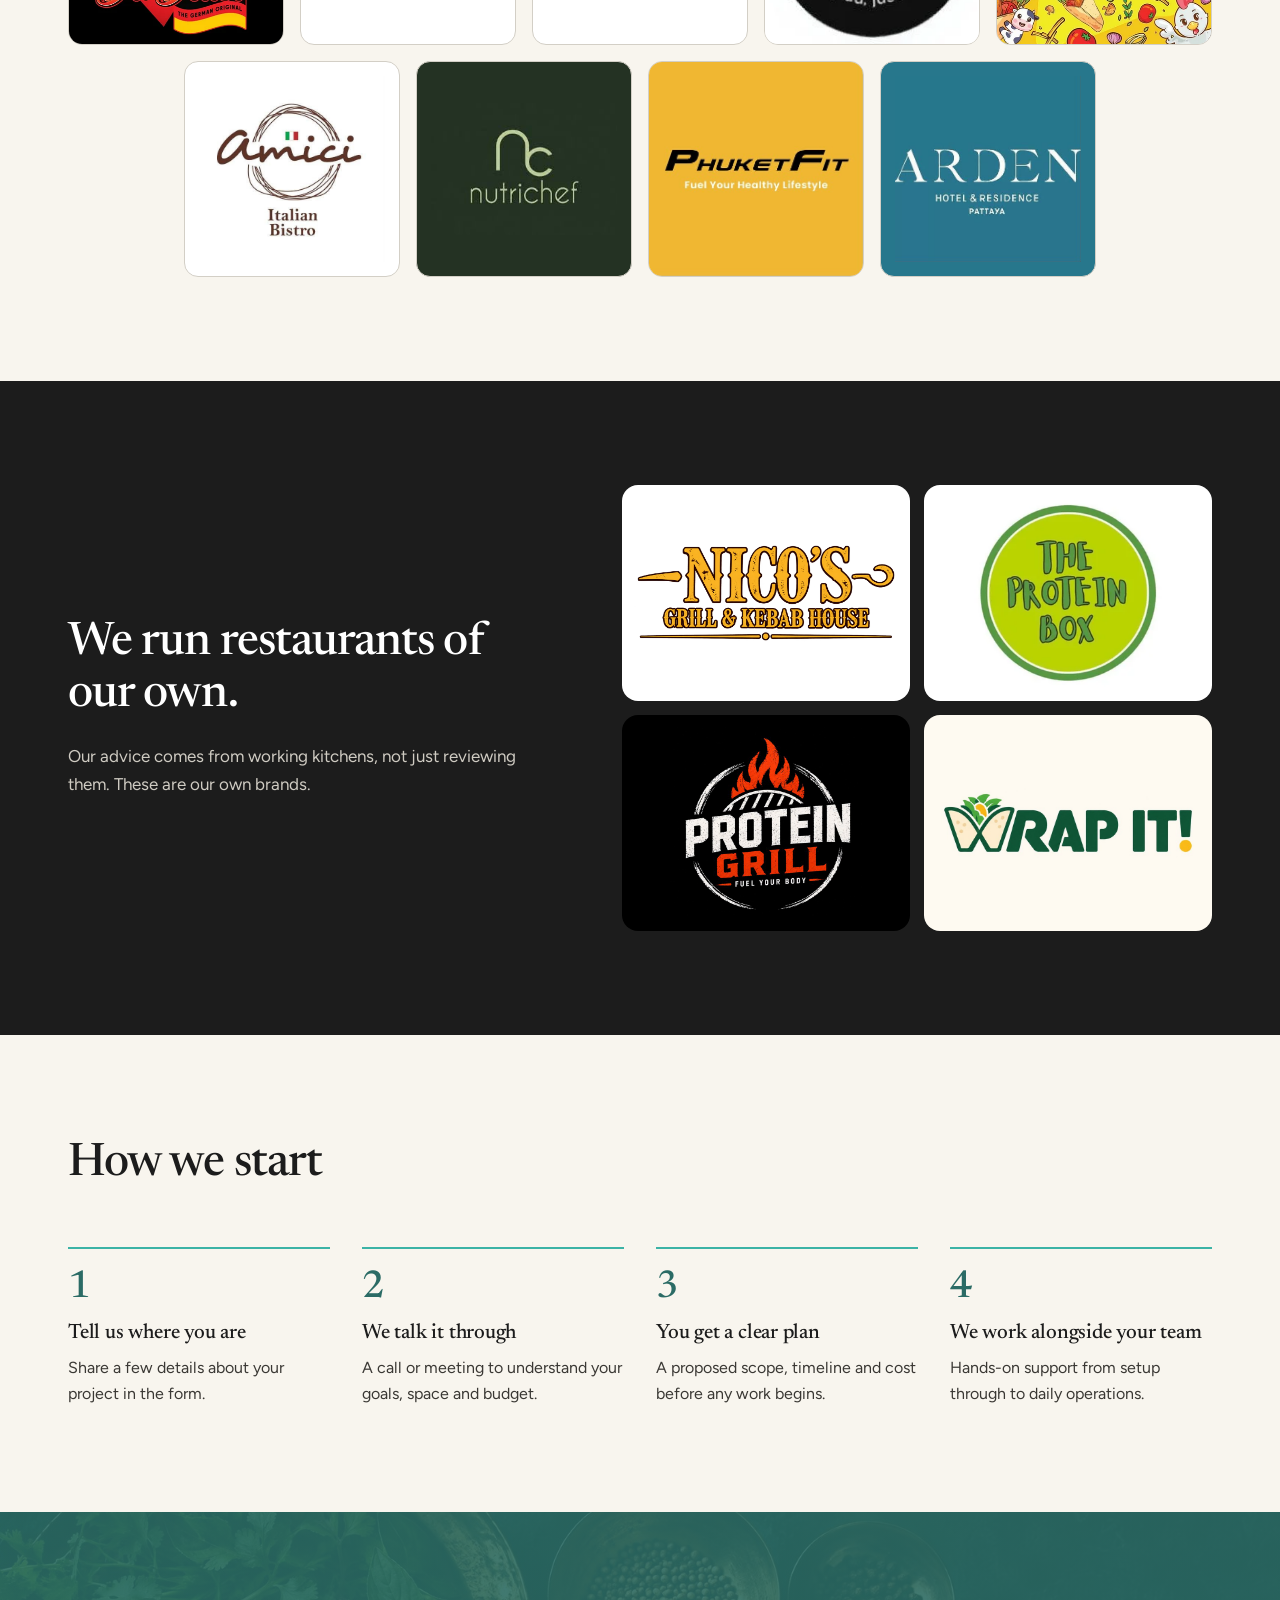
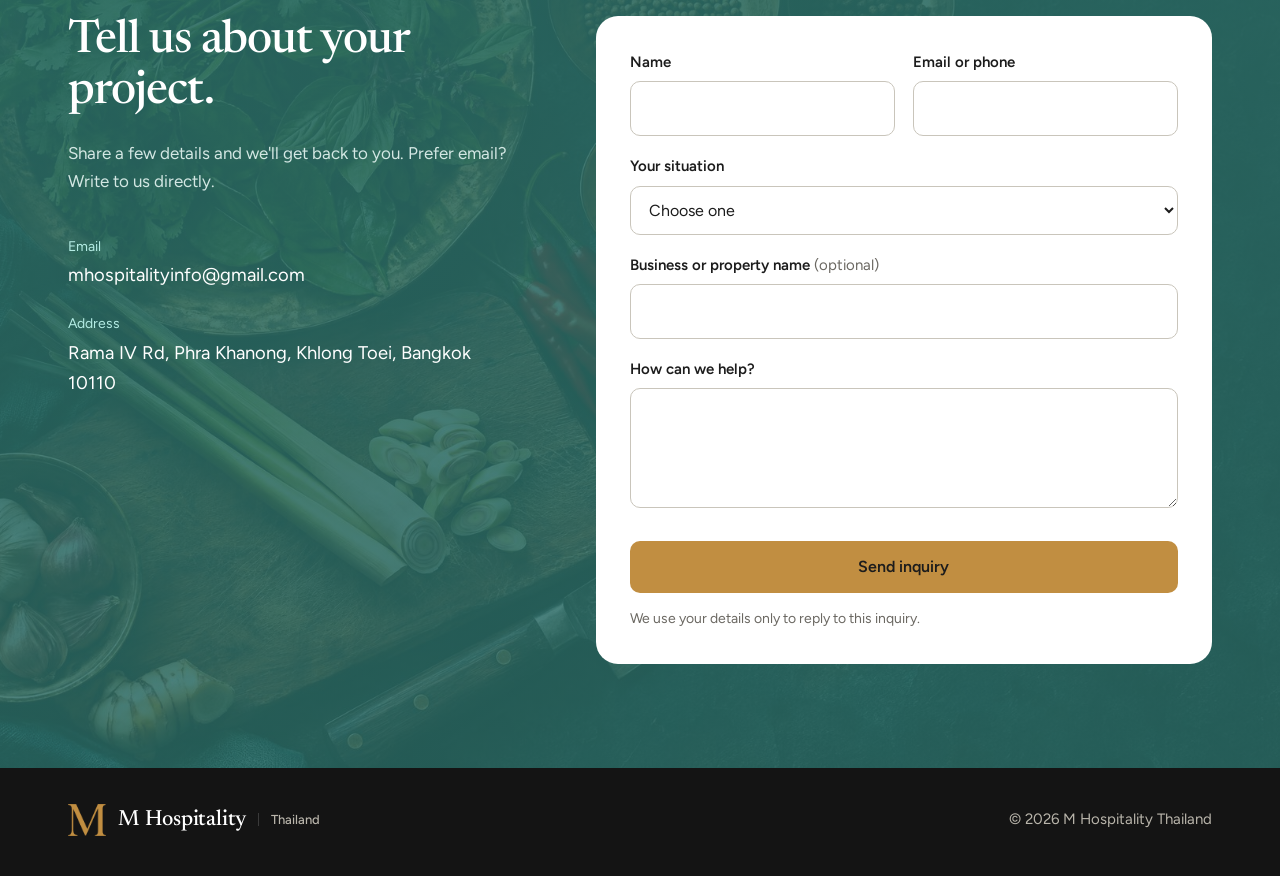
==== commit 5e7bfe31: "Add files via upload" ====
--- a/index.html
+++ b/index.html
@@ -54,7 +54,7 @@
       <h2 id="ch-title" data-i18n="ch_title">Where are you right now?</h2>
       <p data-i18n="ch_sub">Choose the closest match and we'll start the inquiry for you.</p>
       <ul>
-        <li><button class="opt" type="button" data-interest="new"><span><span class="t" data-i18n="o1t">I'm planning a new restaurant</span><span class="s" data-i18n="o1s">Concept, company setup and kitchen planning</span></span><svg width="20" height="20" viewBox="0 0 20 20" fill="none" aria-hidden="true"><path d="M7 4l6 6-6 6" stroke="currentColor" stroke-width="2" stroke-linecap="round" stroke-linejoin="round"/></svg></button></li>
+        <li><button class="opt" type="button" data-interest="new"><span><span class="t" data-i18n="o1t">I'm planning a new restaurant or hotel</span><span class="s" data-i18n="o1s">Concept, company setup and kitchen planning</span></span><svg width="20" height="20" viewBox="0 0 20 20" fill="none" aria-hidden="true"><path d="M7 4l6 6-6 6" stroke="currentColor" stroke-width="2" stroke-linecap="round" stroke-linejoin="round"/></svg></button></li>
         <li><button class="opt" type="button" data-interest="struggling"><span><span class="t" data-i18n="o2t">My restaurant is struggling</span><span class="s" data-i18n="o2s">Operations, menu costing and marketing</span></span><svg width="20" height="20" viewBox="0 0 20 20" fill="none" aria-hidden="true"><path d="M7 4l6 6-6 6" stroke="currentColor" stroke-width="2" stroke-linecap="round" stroke-linejoin="round"/></svg></button></li>
         <li><button class="opt" type="button" data-interest="renovate"><span><span class="t" data-i18n="o3t">I'm renovating a restaurant or hotel</span><span class="s" data-i18n="o3s">Kitchen planning, equipment sourcing and fitting</span></span><svg width="20" height="20" viewBox="0 0 20 20" fill="none" aria-hidden="true"><path d="M7 4l6 6-6 6" stroke="currentColor" stroke-width="2" stroke-linecap="round" stroke-linejoin="round"/></svg></button></li>
         <li><button class="opt" type="button" data-interest="hotel"><span><span class="t" data-i18n="o4t">I run a hotel and need F&amp;B support</span><span class="s" data-i18n="o4s">Hospitality consulting, chef recruiting, interim help</span></span><svg width="20" height="20" viewBox="0 0 20 20" fill="none" aria-hidden="true"><path d="M7 4l6 6-6 6" stroke="currentColor" stroke-width="2" stroke-linecap="round" stroke-linejoin="round"/></svg></button></li>
@@ -134,7 +134,7 @@
   <div class="wrap">
     <h2 class="h2" data-i18n="pr_h">How we start</h2>
     <ol class="steps">
-      <li><h3 data-i18n="p1t">Tell us where you are</h3><p data-i18n="p1d">Share a few details about your project in the form or by phone.</p></li>
+      <li><h3 data-i18n="p1t">Tell us where you are</h3><p data-i18n="p1d">Share a few details about your project in the form.</p></li>
       <li><h3 data-i18n="p2t">We talk it through</h3><p data-i18n="p2d">A call or meeting to understand your goals, space and budget.</p></li>
       <li><h3 data-i18n="p3t">You get a clear plan</h3><p data-i18n="p3d">A proposed scope, timeline and cost before any work begins.</p></li>
       <li><h3 data-i18n="p4t">We work alongside your team</h3><p data-i18n="p4d">Hands-on support from setup through to daily operations.</p></li>
@@ -146,9 +146,8 @@
   <div class="wrap">
     <div>
       <h2 class="h2" data-i18n="ct_h">Tell us about your project.</h2>
-      <p class="sub" data-i18n="ct_sub">Share a few details and we'll get back to you. Prefer to talk? Call or email us directly.</p>
+      <p class="sub" data-i18n="ct_sub">Share a few details and we'll get back to you. Prefer email? Write to us directly.</p>
       <ul class="details">
-        <li><small data-i18n="ct_phone">Phone</small><a href="tel:+66971738270">097 173 8270</a></li>
         <li><small data-i18n="ct_email">Email</small><a href="mailto:mhospitalityinfo@gmail.com">mhospitalityinfo@gmail.com</a></li>
         <li><small data-i18n="ct_addr">Address</small><span data-i18n="addr">Rama IV Rd, Phra Khanong, Khlong Toei, Bangkok 10110</span></li>
       </ul>
@@ -161,7 +160,7 @@
       <div class="f"><label for="interest" data-i18n="f_interest">Your situation</label>
         <select id="interest" name="interest">
           <option value="" data-i18n="i0">Choose one</option>
-          <option value="new" data-i18n="o1t">I'm planning a new restaurant</option>
+          <option value="new" data-i18n="o1t">I'm planning a new restaurant or hotel</option>
           <option value="struggling" data-i18n="o2t">My restaurant is struggling</option>
           <option value="renovate" data-i18n="o3t">I'm renovating a restaurant or hotel</option>
           <option value="hotel" data-i18n="o4t">I run a hotel and need F&amp;B support</option>
@@ -200,7 +199,7 @@
 en:{skip:"Skip to content",nav_services:"Services",nav_about:"About",nav_exp:"Experience",nav_brands:"Our brands",nav_contact:"Contact",nav_cta:"Talk to us",
 h1:"We create and grow F&B concepts.",lede:"Hands-on consulting for hotels, restaurants and food entrepreneurs in Thailand, from the first idea to daily operations.",cta1:"Start a conversation",cta2:"Call",
 ch_title:"Where are you right now?",ch_sub:"Choose the closest match and we'll start the inquiry for you.",
-o1t:"I'm planning a new restaurant",o1s:"Concept, company setup and kitchen planning",
+o1t:"I'm planning a new restaurant or hotel",o1s:"Concept, company setup and kitchen planning",
 o2t:"My restaurant is struggling",o2s:"Operations, menu costing and marketing",
 o3t:"I'm renovating a restaurant or hotel",o3s:"Kitchen planning, equipment sourcing and fitting",
 o4t:"I run a hotel and need F&B support",o4s:"Hospitality consulting, chef recruiting, interim help",
@@ -216,15 +215,15 @@
 ex_h:"Experience from five-star hotels to delivery kitchens.",ex_sub:"Our background covers five-star hotels, airport operations, high-volume kitchens and delivery-focused brands. The approach is practical: better profit, consistency and room to scale.",
 ex_g1:"Hotel groups",ex_g2:"Restaurant and food brands",
 ob_h:"We run restaurants of our own.",ob_sub:"Our advice comes from working kitchens, not just reviewing them. These are our own brands.",
-pr_h:"How we start",p1t:"Tell us where you are",p1d:"Share a few details about your project in the form or by phone.",p2t:"We talk it through",p2d:"A call or meeting to understand your goals, space and budget.",p3t:"You get a clear plan",p3d:"A proposed scope, timeline and cost before any work begins.",p4t:"We work alongside your team",p4d:"Hands-on support from setup through to daily operations.",
-ct_h:"Tell us about your project.",ct_sub:"Share a few details and we'll get back to you. Prefer to talk? Call or email us directly.",ct_phone:"Phone",ct_email:"Email",ct_addr:"Address",addr:"Rama IV Rd, Phra Khanong, Khlong Toei, Bangkok 10110",
+pr_h:"How we start",p1t:"Tell us where you are",p1d:"Share a few details about your project in the form.",p2t:"We talk it through",p2d:"A call or meeting to understand your goals, space and budget.",p3t:"You get a clear plan",p3d:"A proposed scope, timeline and cost before any work begins.",p4t:"We work alongside your team",p4d:"Hands-on support from setup through to daily operations.",
+ct_h:"Tell us about your project.",ct_sub:"Share a few details and we'll get back to you. Prefer email? Write to us directly.",ct_phone:"Phone",ct_email:"Email",ct_addr:"Address",addr:"Rama IV Rd, Phra Khanong, Khlong Toei, Bangkok 10110",
 f_name:"Name",f_contact:"Email or phone",f_interest:"Your situation",i0:"Choose one",i6:"Something else",f_biz:"Business or property name",opt:"(optional)",f_msg:"How can we help?",f_send:"Send inquiry",f_note:"We use your details only to reply to this inquiry.",
 r_h:"Your email is ready",r_p:"Your email app should open with this message. If it doesn't, copy it and send it to mhospitalityinfo@gmail.com.",r_copy:"Copy message",r_copied:"Copied",
 m_call:"Call",m_enq:"Send inquiry",pre:"I'd like to ask about:"},
 th:{skip:"ข้ามไปที่เนื้อหา",nav_services:"บริการ",nav_about:"เกี่ยวกับเรา",nav_exp:"ประสบการณ์",nav_brands:"แบรนด์ของเรา",nav_contact:"ติดต่อ",nav_cta:"ปรึกษาเรา",
 h1:"เราสร้างและพัฒนาธุรกิจอาหารและเครื่องดื่ม",lede:"ที่ปรึกษาแบบลงมือทำจริง สำหรับโรงแรม ร้านอาหาร และผู้ประกอบการอาหารในประเทศไทย ตั้งแต่ไอเดียแรกจนถึงการดำเนินงานประจำวัน",cta1:"เริ่มพูดคุยกับเรา",cta2:"โทร",
 ch_title:"ตอนนี้ธุรกิจของคุณอยู่ในช่วงไหน",ch_sub:"เลือกข้อที่ใกล้เคียงที่สุด แล้วเราจะเริ่มกรอกแบบฟอร์มให้",
-o1t:"กำลังวางแผนเปิดร้านอาหารใหม่",o1s:"คอนเซ็ปต์ การจดทะเบียนบริษัท และการวางแผนครัว",
+o1t:"กำลังวางแผนเปิดร้านอาหารหรือโรงแรมใหม่",o1s:"คอนเซ็ปต์ การจดทะเบียนบริษัท และการวางแผนครัว",
 o2t:"ร้านอาหารของฉันกำลังมีปัญหา",o2s:"งานปฏิบัติการ ต้นทุนเมนู และการตลาด",
 o3t:"กำลังปรับปรุงร้านอาหารหรือโรงแรม",o3s:"วางแผนครัว จัดหาและติดตั้งอุปกรณ์",
 o4t:"บริหารโรงแรมและต้องการที่ปรึกษาด้าน F&B",o4s:"ที่ปรึกษาโรงแรม สรรหาเชฟ และเข้าช่วยเมื่อทีมขาดแคลน",
@@ -240,12 +239,12 @@
 ex_h:"ประสบการณ์ตั้งแต่โรงแรมห้าดาวถึงครัวเดลิเวอรี่",ex_sub:"ประสบการณ์ของเราครอบคลุมโรงแรมห้าดาว งานในสนามบิน ครัวปริมาณสูง และแบรนด์เดลิเวอรี่ เราทำงานแบบใช้ได้จริง เพื่อกำไรที่ดีขึ้น มาตรฐานที่สม่ำเสมอ และพื้นที่ในการขยายธุรกิจ",
 ex_g1:"กลุ่มโรงแรม",ex_g2:"แบรนด์ร้านอาหารและอาหาร",
 ob_h:"เราเปิดร้านอาหารของเราเอง",ob_sub:"คำแนะนำของเรามาจากการทำงานในครัวจริง ไม่ใช่แค่การตรวจสอบ นี่คือแบรนด์ของเราเอง",
-pr_h:"เริ่มต้นอย่างไร",p1t:"บอกเราว่าคุณอยู่ในช่วงไหน",p1d:"แจ้งรายละเอียดโครงการสั้น ๆ ผ่านแบบฟอร์มหรือทางโทรศัพท์",p2t:"เราพูดคุยกัน",p2d:"โทรหรือพบกัน เพื่อทำความเข้าใจเป้าหมาย พื้นที่ และงบประมาณของคุณ",p3t:"คุณได้แผนที่ชัดเจน",p3d:"ขอบเขตงาน ระยะเวลา และค่าใช้จ่ายที่เสนอ ก่อนเริ่มงานจริง",p4t:"เราทำงานเคียงข้างทีมของคุณ",p4d:"ลงมือช่วยตั้งแต่การเริ่มต้นไปจนถึงการดำเนินงานประจำวัน",
-ct_h:"เล่าโครงการของคุณให้เราฟัง",ct_sub:"แจ้งรายละเอียดสั้น ๆ แล้วเราจะติดต่อกลับ หากต้องการคุยทันที โทรหรืออีเมลหาเราได้โดยตรง",ct_phone:"โทรศัพท์",ct_email:"อีเมล",ct_addr:"ที่อยู่",addr:"ถนนพระราม 4 แขวงพระโขนง เขตคลองเตย กรุงเทพฯ 10110",
+pr_h:"เริ่มต้นอย่างไร",p1t:"บอกเราว่าคุณอยู่ในช่วงไหน",p1d:"แจ้งรายละเอียดโครงการสั้น ๆ ผ่านแบบฟอร์ม",p2t:"เราพูดคุยกัน",p2d:"โทรหรือพบกัน เพื่อทำความเข้าใจเป้าหมาย พื้นที่ และงบประมาณของคุณ",p3t:"คุณได้แผนที่ชัดเจน",p3d:"ขอบเขตงาน ระยะเวลา และค่าใช้จ่ายที่เสนอ ก่อนเริ่มงานจริง",p4t:"เราทำงานเคียงข้างทีมของคุณ",p4d:"ลงมือช่วยตั้งแต่การเริ่มต้นไปจนถึงการดำเนินงานประจำวัน",
+ct_h:"เล่าโครงการของคุณให้เราฟัง",ct_sub:"แจ้งรายละเอียดสั้น ๆ แล้วเราจะติดต่อกลับ หรืออีเมลหาเราได้โดยตรง",ct_phone:"โทรศัพท์",ct_email:"อีเมล",ct_addr:"ที่อยู่",addr:"ถนนพระราม 4 แขวงพระโขนง เขตคลองเตย กรุงเทพฯ 10110",
 f_name:"ชื่อ",f_contact:"อีเมลหรือเบอร์โทร",f_interest:"สถานการณ์ของคุณ",i0:"เลือกหนึ่งข้อ",i6:"เรื่องอื่น ๆ",f_biz:"ชื่อธุรกิจหรือที่พัก",opt:"(ไม่บังคับ)",f_msg:"ให้เราช่วยอะไรได้บ้าง",f_send:"ส่งข้อความ",f_note:"เราใช้ข้อมูลของคุณเพื่อตอบกลับข้อความนี้เท่านั้น",
 r_h:"อีเมลพร้อมส่งแล้ว",r_p:"แอปอีเมลของคุณควรเปิดพร้อมข้อความนี้ หากไม่เปิด ให้คัดลอกข้อความแล้วส่งไปที่ mhospitalityinfo@gmail.com",r_copy:"คัดลอกข้อความ",r_copied:"คัดลอกแล้ว",
 m_call:"โทร",m_enq:"ส่งข้อความ",pre:"ฉันต้องการสอบถามเรื่อง:"},
-de:{"skip": "Zum Inhalt springen", "nav_services": "Leistungen", "nav_about": "Über uns", "nav_exp": "Erfahrung", "nav_brands": "Unsere Marken", "nav_contact": "Kontakt", "nav_cta": "Jetzt anfragen", "h1": "Wir entwickeln und stärken F&B-Konzepte.", "lede": "Praxisnahe Beratung für Hotels, Restaurants und Gastronomie-Gründer in Thailand – von der ersten Idee bis zum täglichen Betrieb.", "cta1": "Gespräch starten", "cta2": "Anrufen", "ch_title": "Wo stehen Sie gerade?", "ch_sub": "Wählen Sie die passendste Option – wir bereiten die Anfrage für Sie vor.", "o1t": "Ich plane ein neues Restaurant", "o1s": "Konzept, Firmengründung und Küchenplanung", "o2t": "Mein Restaurant läuft nicht gut", "o2s": "Betrieb, Menükalkulation und Marketing", "o3t": "Ich renoviere ein Restaurant oder Hotel", "o3s": "Küchenplanung, Beschaffung und Einbau von Geräten", "o4t": "Ich führe ein Hotel und brauche F&B-Unterstützung", "o4s": "Hotelberatung, Küchenchef-Vermittlung, Interimsunterstützung", "o5t": "Ich möchte eine Liefermarke starten", "o5s": "Cloud-Kitchen-Aufbau, Menü und Plattform-Positionierung", "sv_h": "Alles, was ein Gastronomieprojekt braucht – aus einer Hand.", "sv_sub": "Buchen Sie eine Leistung oder kombinieren Sie mehrere.", "sv_more": "Alle Leistungen im Detail", "ask": "Dazu anfragen", "s1t": "F&B-Restaurantberatung", "s1d": "Von der ersten Idee bis zum Tagesgeschäft: Konzept, Menü, Abläufe und Markenpositionierung – ausgerichtet auf Rentabilität, Beständigkeit und Gästeerlebnis.", "s2t": "Hotel- und Hospitality-Beratung", "s2d": "Wir springen ein, wenn der Betrieb neu ist, Probleme hat oder plötzlich Personal fehlt, etwa wenn ein Küchenchef geht. Wir stabilisieren die Küche, verbessern das Gästeerlebnis und stellen die Rentabilität wieder her.", "s3t": "Cloud-Kitchen-Beratung", "s3d": "Lieferorientierte Konzepte von Anfang an richtig aufgebaut: Menügestaltung, Kalkulation, Küchenabläufe und Positionierung auf Lieferplattformen.", "s4t": "Küchenchef-Vermittlung", "s4d": "Wir vermitteln Ihnen Küchenchefs in Thailand und im Ausland, die zu Ihrem Konzept, Ihren Standards und Ihrer Küchenkultur passen.", "s5t": "Marketingberatung", "s5d": "Markenstrategie, Digitalmarketing, Content, Kampagnen und Einrichtung von Lieferplattformen – mit messbaren Ergebnissen.", "s6t": "Rechtsberatung", "s6d": "Firmengründung, Lizenzen und regulatorische Anforderungen, damit Sie rechtskonform eröffnen können.", "s7t": "Beschaffung und Einbau von Küchen- und Restaurantausstattung", "s7d": "Wir planen, beschaffen und installieren die Ausstattung, die Ihre Küche wirklich braucht – für Neubauten und Renovierungen.", "ex_h": "Erfahrung von Fünf-Sterne-Hotels bis zu Lieferküchen.", "ex_sub": "Unser Hintergrund umfasst Fünf-Sterne-Hotels, Flughafenbetriebe, Großküchen und lieferorientierte Marken. Unser Ansatz ist praxisnah: bessere Erträge, Beständigkeit und Raum zum Wachsen.", "ex_g1": "Hotelgruppen", "ex_g2": "Restaurant- und Food-Marken", "ob_h": "Wir betreiben auch eigene Restaurants.", "ob_sub": "Unser Rat kommt aus laufenden Küchen, nicht vom Schreibtisch. Das sind unsere eigenen Marken.", "pr_h": "So starten wir", "p1t": "Sagen Sie uns, wo Sie stehen", "p1d": "Schildern Sie Ihr Projekt kurz im Formular oder telefonisch.", "p2t": "Wir besprechen es", "p2d": "Ein Anruf oder Treffen, um Ihre Ziele, Räumlichkeiten und Ihr Budget zu verstehen.", "p3t": "Sie erhalten einen klaren Plan", "p3d": "Ein Vorschlag mit Umfang, Zeitplan und Kosten, bevor die Arbeit beginnt.", "p4t": "Wir arbeiten an der Seite Ihres Teams", "p4d": "Praktische Unterstützung vom Aufbau bis zum Tagesgeschäft.", "ct_h": "Erzählen Sie uns von Ihrem Projekt.", "ct_sub": "Schildern Sie uns kurz Ihr Anliegen, wir melden uns bei Ihnen. Lieber persönlich? Rufen Sie uns an oder schreiben Sie uns direkt.", "ct_phone": "Telefon", "ct_email": "E-Mail", "ct_addr": "Adresse", "addr": "Rama IV Rd, Phra Khanong, Khlong Toei, Bangkok 10110", "f_name": "Name", "f_contact": "E-Mail oder Telefon", "f_interest": "Ihre Situation", "i0": "Bitte wählen", "i6": "Etwas anderes", "f_biz": "Name des Betriebs oder Hotels", "opt": "(optional)", "f_msg": "Wie können wir helfen?", "f_send": "Anfrage senden", "f_note": "Wir verwenden Ihre Angaben ausschließlich, um auf diese Anfrage zu antworten.", "r_h": "Ihre E-Mail ist bereit", "r_p": "Ihr E-Mail-Programm sollte sich mit dieser Nachricht öffnen. Falls nicht, kopieren Sie sie und senden Sie sie an mhospitalityinfo@gmail.com.", "r_copy": "Nachricht kopieren", "r_copied": "Kopiert", "m_call": "Anrufen", "m_enq": "Anfrage senden", "pre": "Ich möchte mich erkundigen zu:"}
+de:{"skip": "Zum Inhalt springen", "nav_services": "Leistungen", "nav_about": "Über uns", "nav_exp": "Erfahrung", "nav_brands": "Unsere Marken", "nav_contact": "Kontakt", "nav_cta": "Jetzt anfragen", "h1": "Wir entwickeln und stärken F&B-Konzepte.", "lede": "Praxisnahe Beratung für Hotels, Restaurants und Gastronomie-Gründer in Thailand – von der ersten Idee bis zum täglichen Betrieb.", "cta1": "Gespräch starten", "cta2": "Anrufen", "ch_title": "Wo stehen Sie gerade?", "ch_sub": "Wählen Sie die passendste Option – wir bereiten die Anfrage für Sie vor.", "o1t": "Ich plane ein neues Restaurant oder Hotel", "o1s": "Konzept, Firmengründung und Küchenplanung", "o2t": "Mein Restaurant läuft nicht gut", "o2s": "Betrieb, Menükalkulation und Marketing", "o3t": "Ich renoviere ein Restaurant oder Hotel", "o3s": "Küchenplanung, Beschaffung und Einbau von Geräten", "o4t": "Ich führe ein Hotel und brauche F&B-Unterstützung", "o4s": "Hotelberatung, Küchenchef-Vermittlung, Interimsunterstützung", "o5t": "Ich möchte eine Liefermarke starten", "o5s": "Cloud-Kitchen-Aufbau, Menü und Plattform-Positionierung", "sv_h": "Alles, was ein Gastronomieprojekt braucht – aus einer Hand.", "sv_sub": "Buchen Sie eine Leistung oder kombinieren Sie mehrere.", "sv_more": "Alle Leistungen im Detail", "ask": "Dazu anfragen", "s1t": "F&B-Restaurantberatung", "s1d": "Von der ersten Idee bis zum Tagesgeschäft: Konzept, Menü, Abläufe und Markenpositionierung – ausgerichtet auf Rentabilität, Beständigkeit und Gästeerlebnis.", "s2t": "Hotel- und Hospitality-Beratung", "s2d": "Wir springen ein, wenn der Betrieb neu ist, Probleme hat oder plötzlich Personal fehlt, etwa wenn ein Küchenchef geht. Wir stabilisieren die Küche, verbessern das Gästeerlebnis und stellen die Rentabilität wieder her.", "s3t": "Cloud-Kitchen-Beratung", "s3d": "Lieferorientierte Konzepte von Anfang an richtig aufgebaut: Menügestaltung, Kalkulation, Küchenabläufe und Positionierung auf Lieferplattformen.", "s4t": "Küchenchef-Vermittlung", "s4d": "Wir vermitteln Ihnen Küchenchefs in Thailand und im Ausland, die zu Ihrem Konzept, Ihren Standards und Ihrer Küchenkultur passen.", "s5t": "Marketingberatung", "s5d": "Markenstrategie, Digitalmarketing, Content, Kampagnen und Einrichtung von Lieferplattformen – mit messbaren Ergebnissen.", "s6t": "Rechtsberatung", "s6d": "Firmengründung, Lizenzen und regulatorische Anforderungen, damit Sie rechtskonform eröffnen können.", "s7t": "Beschaffung und Einbau von Küchen- und Restaurantausstattung", "s7d": "Wir planen, beschaffen und installieren die Ausstattung, die Ihre Küche wirklich braucht – für Neubauten und Renovierungen.", "ex_h": "Erfahrung von Fünf-Sterne-Hotels bis zu Lieferküchen.", "ex_sub": "Unser Hintergrund umfasst Fünf-Sterne-Hotels, Flughafenbetriebe, Großküchen und lieferorientierte Marken. Unser Ansatz ist praxisnah: bessere Erträge, Beständigkeit und Raum zum Wachsen.", "ex_g1": "Hotelgruppen", "ex_g2": "Restaurant- und Food-Marken", "ob_h": "Wir betreiben auch eigene Restaurants.", "ob_sub": "Unser Rat kommt aus laufenden Küchen, nicht vom Schreibtisch. Das sind unsere eigenen Marken.", "pr_h": "So starten wir", "p1t": "Sagen Sie uns, wo Sie stehen", "p1d": "Schildern Sie Ihr Projekt kurz im Formular.", "p2t": "Wir besprechen es", "p2d": "Ein Anruf oder Treffen, um Ihre Ziele, Räumlichkeiten und Ihr Budget zu verstehen.", "p3t": "Sie erhalten einen klaren Plan", "p3d": "Ein Vorschlag mit Umfang, Zeitplan und Kosten, bevor die Arbeit beginnt.", "p4t": "Wir arbeiten an der Seite Ihres Teams", "p4d": "Praktische Unterstützung vom Aufbau bis zum Tagesgeschäft.", "ct_h": "Erzählen Sie uns von Ihrem Projekt.", "ct_sub": "Schildern Sie uns kurz Ihr Anliegen, wir melden uns bei Ihnen. Gern auch per E-Mail direkt an uns.", "ct_phone": "Telefon", "ct_email": "E-Mail", "ct_addr": "Adresse", "addr": "Rama IV Rd, Phra Khanong, Khlong Toei, Bangkok 10110", "f_name": "Name", "f_contact": "E-Mail oder Telefon", "f_interest": "Ihre Situation", "i0": "Bitte wählen", "i6": "Etwas anderes", "f_biz": "Name des Betriebs oder Hotels", "opt": "(optional)", "f_msg": "Wie können wir helfen?", "f_send": "Anfrage senden", "f_note": "Wir verwenden Ihre Angaben ausschließlich, um auf diese Anfrage zu antworten.", "r_h": "Ihre E-Mail ist bereit", "r_p": "Ihr E-Mail-Programm sollte sich mit dieser Nachricht öffnen. Falls nicht, kopieren Sie sie und senden Sie sie an mhospitalityinfo@gmail.com.", "r_copy": "Nachricht kopieren", "r_copied": "Kopiert", "m_call": "Anrufen", "m_enq": "Anfrage senden", "pre": "Ich möchte mich erkundigen zu:"}
 };
 var lang="en";
 function t(k){return (T[lang]&&T[lang][k])||T.en[k]||k}
@@ -276,7 +275,7 @@
 
 form.addEventListener("submit",function(e){
   e.preventDefault();
-  var names={"":"-",new:"Planning a new restaurant",struggling:"Restaurant is struggling",renovate:"Renovating a restaurant or hotel",hotel:"Hotel needing F&B support",delivery:"Launching a delivery brand",other:"Something else"};
+  var names={"":"-",new:"Planning a new restaurant or hotel",struggling:"Restaurant is struggling",renovate:"Renovating a restaurant or hotel",hotel:"Hotel needing F&B support",delivery:"Launching a delivery brand",other:"Something else"};
   var body="Name: "+document.getElementById("name").value+"\nContact: "+document.getElementById("cinfo").value+"\nSituation: "+names[sel.value]+"\nBusiness: "+(document.getElementById("biz").value||"-")+"\n\n"+(msg.value||"-");
   var subject="Website inquiry from "+document.getElementById("name").value;
   document.getElementById("out").value="To: mhospitalityinfo@gmail.com\nSubject: "+subject+"\n\n"+body;
--- a/assets/site-v5.css
+++ b/assets/site-v5.css
@@ -0,0 +1,212 @@
+:root{
+  --ink:#1c1c1c;
+  --body:#3a3834;
+  --muted:#6b6862;
+  --pine:#c18e41;
+  --pine-2:#cf9f55;
+  --brass:#c18e41;--teal:#2b6b65;--jade:#2b6b65;--turq:#3cb3a6;--dark:#1c1c1c;
+  --brass-text:#8c6320;
+  --brass-light:#d6a85b;
+  --paper:#f8f5ee;
+  --mist:#e8e6e1;
+  --line:#e8e6e1;
+  --line2:#d3cfc6;
+  --serif:"Newsreader","Noto Serif Thai",Georgia,serif;
+  --sans:"Figtree","Noto Sans Thai",system-ui,-apple-system,"Segoe UI",sans-serif;
+  --wrap:1200px;
+}
+*{box-sizing:border-box}
+html{scroll-behavior:smooth;scroll-padding-top:84px}
+@media (prefers-reduced-motion:reduce){html{scroll-behavior:auto}}
+body{margin:0;font-family:var(--sans);font-size:17px;line-height:1.65;color:var(--body);background:var(--paper);-webkit-font-smoothing:antialiased}
+html[lang="th"] body{line-height:1.85}
+img{display:block;max-width:100%;height:auto}
+a{color:inherit}
+h1,h2,h3{font-family:var(--serif);color:var(--ink);font-weight:500;margin:0;letter-spacing:-.01em}
+html[lang="th"] h1,html[lang="th"] h2,html[lang="th"] h3{letter-spacing:0}
+p{margin:0}
+.wrap{max-width:var(--wrap);margin:0 auto;padding:0 28px}
+:focus-visible{outline:3px solid var(--brass);outline-offset:3px;border-radius:6px}
+.skip{position:absolute;left:-999px;top:8px;background:var(--ink);color:#fff;padding:10px 14px;border-radius:8px;z-index:100}
+.skip:focus{left:12px}
+
+/* buttons */
+.btn{display:inline-flex;align-items:center;justify-content:center;gap:10px;font:600 16px/1 var(--sans);padding:16px 24px;border-radius:10px;border:2px solid transparent;text-decoration:none;cursor:pointer;transition:background .2s,color .2s,border-color .2s}
+.btn-pine{background:var(--pine);color:var(--ink)}
+.btn-pine:hover{background:var(--pine-2)}
+.btn-brass{background:var(--brass-light);color:var(--ink)}
+.btn-brass:hover{background:#e2b86c}
+.btn-line{border-color:var(--teal);color:var(--ink);background:transparent}
+.btn-line:hover{background:var(--teal);color:#f8f5ee}
+
+/* header */
+header.top{position:sticky;top:0;z-index:50;background:rgba(248,245,238,.93);backdrop-filter:blur(10px);border-bottom:1px solid var(--line)}
+.top .wrap{display:flex;align-items:center;gap:28px;height:72px}
+.brand{display:flex;align-items:center;gap:12px;text-decoration:none}
+.brand img{width:38px;height:auto}
+.brand b{font:500 22px/1 var(--serif);color:var(--ink);letter-spacing:-.01em}
+.brand span{font:500 13px/1 var(--sans);color:var(--muted);padding-left:12px;border-left:1px solid var(--line)}
+nav.main{display:flex;gap:28px;margin-left:auto}
+nav.main a{font-weight:500;font-size:15.5px;text-decoration:none;color:var(--body);padding:6px 0;border-bottom:2px solid transparent}
+nav.main a:hover{color:var(--ink);border-color:var(--turq)}
+.lang{display:flex;border:1px solid var(--line);border-radius:999px;padding:3px}
+.lang button{font:600 13px/1 var(--sans);border:0;background:none;color:var(--muted);padding:8px 12px;border-radius:999px;cursor:pointer}
+.lang button[aria-pressed="true"]{background:var(--ink);color:#fff}
+.top .btn{padding:12px 18px;font-size:15px}
+
+/* hero */
+.hero{padding:76px 0 88px}
+.hero .wrap{display:grid;grid-template-columns:minmax(0,1.15fr) minmax(0,.85fr);gap:64px;align-items:center}
+.hero h1{font-size:clamp(2.7rem,5.6vw,4.9rem);line-height:1.04;font-weight:500;letter-spacing:-.025em;max-width:13ch}
+html[lang="th"] .hero h1{line-height:1.3;max-width:none;font-size:clamp(2.1rem,4vw,3.4rem)}
+.hero .lede{font-size:clamp(1.08rem,1.5vw,1.25rem);margin-top:28px;max-width:34em}
+.hero .cta{display:flex;flex-wrap:wrap;gap:14px;margin-top:36px}
+.chooser{background:var(--mist);border:1px solid var(--line2);border-radius:22px;padding:28px}
+.chooser h2{font:500 1.45rem/1.25 var(--serif);margin-bottom:6px}
+.chooser > p{font-size:15px;color:var(--muted);margin-bottom:18px}
+.chooser ul{list-style:none;margin:0;padding:0;display:grid;gap:10px}
+.opt{width:100%;text-align:left;display:flex;align-items:center;gap:14px;background:#fff;border:1px solid var(--line2);border-radius:12px;padding:15px 16px;cursor:pointer;font:inherit;color:inherit;transition:border-color .2s,transform .2s,box-shadow .2s}
+.opt:hover{border-color:var(--turq);box-shadow:0 6px 18px -10px rgba(28,28,28,.3)}
+.opt .t{display:block;font-weight:600;color:var(--ink);font-size:16px;line-height:1.35}
+.opt .s{display:block;font-size:14px;color:var(--muted);line-height:1.45;margin-top:2px}
+.opt svg{flex:none;margin-left:auto;color:var(--teal)}
+@media (prefers-reduced-motion:no-preference){
+  .chooser li{opacity:0;transform:translateY(10px);animation:rise .6s cubic-bezier(.2,.7,.2,1) forwards}
+  .chooser li:nth-child(1){animation-delay:.15s}.chooser li:nth-child(2){animation-delay:.23s}.chooser li:nth-child(3){animation-delay:.31s}.chooser li:nth-child(4){animation-delay:.39s}.chooser li:nth-child(5){animation-delay:.47s}
+}
+@keyframes rise{to{opacity:1;transform:none}}
+
+/* sections */
+section{padding:104px 0}
+.sec-mist{background:var(--mist)}
+.h2{font-size:clamp(2rem,3.6vw,3.1rem);line-height:1.12;letter-spacing:-.02em;max-width:18ch}
+html[lang="th"] .h2{line-height:1.35;max-width:22ch}
+.sub{margin-top:20px;max-width:36em;color:var(--body)}
+
+/* services */
+.services .wrap{display:grid;grid-template-columns:minmax(0,.8fr) minmax(0,1.2fr);gap:72px;align-items:start}
+.services .intro{position:sticky;top:112px}
+.svc{list-style:none;margin:0;padding:0;border-top:1px solid var(--line2)}
+.svc li{padding:30px 0;border-bottom:1px solid var(--line2)}
+.svc h3{font-size:1.6rem;line-height:1.2}
+html[lang="th"] .svc h3{line-height:1.4;font-size:1.45rem}
+.svc p{margin-top:10px;max-width:38em}
+.svc a{display:inline-flex;align-items:center;gap:8px;margin-top:14px;font-weight:600;font-size:15.5px;color:var(--teal);text-decoration:none;border-bottom:2px solid transparent}
+.svc a:hover{border-color:var(--teal)}
+
+/* experience */
+.exp-head{display:grid;grid-template-columns:minmax(0,1fr) minmax(0,.9fr);gap:64px;align-items:end;margin-bottom:56px}
+.exp-head .sub{margin-top:0}
+.grp{margin-top:40px}
+.grp h3{font:600 15px/1.3 var(--sans);color:var(--muted);margin-bottom:16px;letter-spacing:.01em}
+.logos{display:grid;gap:16px}
+.logos.hotels{grid-template-columns:repeat(4,1fr)}
+.logos.rests{display:flex;flex-wrap:wrap;justify-content:center}
+.logos.rests .tile{flex:0 0 calc((100% - 64px)/5)}
+.tile{margin:0;background:#fff;border:1px solid var(--line2);border-radius:14px;overflow:hidden;aspect-ratio:4/3;display:flex;align-items:center;justify-content:center}
+.tile img{width:100%;height:100%;object-fit:contain;padding:14px}
+.tile.bleed img{object-fit:cover;padding:0}
+.logos.rests .tile{aspect-ratio:1/1}
+
+/* own brands */
+.own{background:var(--dark);color:#e8e6e1}
+.own h2{color:#fff}
+.own .sub{color:#cfcbc2}
+.own .wrap{display:grid;grid-template-columns:minmax(0,.9fr) minmax(0,1.1fr);gap:72px;align-items:center}
+.own .logos{grid-template-columns:repeat(2,1fr);gap:14px}
+.own .tile{border:0;border-radius:16px;aspect-ratio:4/3}
+.own .tile img{padding:12px}
+.own .tile.bleed img{padding:0}
+
+/* process */
+.steps{list-style:none;margin:56px 0 0;padding:0;display:grid;grid-template-columns:repeat(4,1fr);gap:32px;counter-reset:s}
+.steps li{counter-increment:s;border-top:2px solid var(--turq);padding-top:20px}
+.steps li::before{content:counter(s);display:block;font:500 2.4rem/1 var(--serif);color:var(--teal);margin-bottom:14px}
+.steps h3{font-size:1.3rem;line-height:1.25}
+html[lang="th"] .steps h3{line-height:1.45}
+.steps p{margin-top:8px;font-size:16px}
+
+/* contact */
+.contact{background:linear-gradient(rgba(43,107,101,.9),rgba(43,107,101,.84)),url(bg-ingredients.jpg) center/cover no-repeat;color:#eef3f1}
+.contact h2{color:#fff}
+.contact .sub{color:#d3e7e3}
+.contact .wrap{display:grid;grid-template-columns:minmax(0,.85fr) minmax(0,1.15fr);gap:72px;align-items:start}
+.details{list-style:none;margin:40px 0 0;padding:0;display:grid;gap:22px}
+.details small{display:block;font-size:14px;color:#b4ece4;margin-bottom:2px}
+.details a,.details span{font-size:1.15rem;color:#fff;text-decoration:none}
+.details a:hover{text-decoration:underline;text-underline-offset:4px}
+form{background:#fff;color:var(--body);border-radius:22px;padding:34px}
+.row{display:grid;grid-template-columns:1fr 1fr;gap:18px}
+.f{margin-bottom:18px}
+label{display:block;font-weight:600;font-size:15px;color:var(--ink);margin-bottom:7px}
+label i{font-style:normal;font-weight:400;color:var(--muted)}
+input,select,textarea{width:100%;font:inherit;font-size:16px;color:var(--ink);background:#fff;border:1.5px solid #c9c5bb;border-radius:10px;padding:13px 14px}
+textarea{min-height:120px;resize:vertical}
+input:focus,select:focus,textarea:focus{outline:3px solid rgba(193,142,65,.45);outline-offset:0;border-color:var(--brass)}
+form .btn{width:100%;margin-top:6px}
+.note{font-size:14px;color:var(--muted);margin-top:14px}
+.result{margin-top:22px;border-top:1px solid var(--line);padding-top:22px}
+.result[hidden]{display:none}
+.result h3{font-size:1.25rem}
+.result p{font-size:15.5px;margin-top:6px}
+.result textarea{margin-top:12px;min-height:150px;font-size:15px;background:var(--mist)}
+.result .btn{margin-top:10px}
+
+footer{background:#141414;color:#b9b5ab;padding:36px 0 40px;font-size:15px}
+footer .wrap{display:flex;flex-wrap:wrap;gap:16px 40px;align-items:center;justify-content:space-between}
+footer .brand b{color:#fff}
+footer .brand span{color:#b9b5ab;border-color:#3a3a3a}
+
+
+/* responsive */
+@media (max-width:1020px){
+  nav.main{display:none}
+  .top .wrap{gap:16px}
+  .top .lang{margin-left:auto}
+  .hero .wrap,.services .wrap,.exp-head,.own .wrap,.contact .wrap{grid-template-columns:1fr;gap:44px}
+  .services .intro{position:static}
+  .logos.hotels{grid-template-columns:repeat(2,1fr)}
+  .logos.rests .tile{flex-basis:calc((100% - 32px)/3)}
+  .steps{grid-template-columns:repeat(2,1fr)}
+  .exp-head{align-items:start;gap:20px}
+}
+@media (max-width:640px){
+  body{font-size:16.5px}
+  .wrap{padding:0 20px}
+  .top .wrap{height:64px}
+  .brand span,.top .btn{display:none}
+  .hero{padding:44px 0 56px}
+  section{padding:68px 0}
+  .chooser{padding:20px;border-radius:18px}
+  .logos.rests .tile{flex-basis:calc((100% - 16px)/2)}
+  .steps{grid-template-columns:1fr;gap:28px}
+  .row{grid-template-columns:1fr;gap:0}
+  form{padding:24px 20px}
+  .hero .cta .btn{width:100%}
+}
+.more{margin-top:28px}
+html[lang="de"] body{hyphens:auto;overflow-wrap:break-word}
+.hero{position:relative;isolation:isolate}
+.hero::before{content:"";position:absolute;inset:0;z-index:-1;background:linear-gradient(90deg,rgba(248,245,238,.81) 0%,rgba(248,245,238,.75) 42%,rgba(248,245,238,.47) 100%),url(bg-kitchen.jpg) center/cover no-repeat}
+@media (max-width:1020px){.hero::before{background:linear-gradient(rgba(248,245,238,.79),rgba(248,245,238,.73)),url(bg-kitchen-sm.jpg) center/cover no-repeat}}
+@media (max-width:700px){.contact{background:linear-gradient(rgba(43,107,101,.9),rgba(43,107,101,.86)),url(bg-ingredients-sm.jpg) center/cover no-repeat}}
+/* mobile menu */
+.burger{display:none;flex:none;width:44px;height:44px;border:1px solid var(--line2);border-radius:10px;background:transparent;cursor:pointer;padding:0;align-items:center;justify-content:center;flex-direction:column;gap:5px}
+.burger span{display:block;width:20px;height:2px;background:var(--ink);border-radius:2px;transition:transform .2s,opacity .2s}
+.top.open .burger span:nth-child(1){transform:translateY(7px) rotate(45deg)}
+.top.open .burger span:nth-child(2){opacity:0}
+.top.open .burger span:nth-child(3){transform:translateY(-7px) rotate(-45deg)}
+.navcta{display:none}
+@media (max-width:1020px){
+  .burger{display:flex}
+  header.top nav.main{display:none;position:absolute;top:100%;left:0;right:0;flex-direction:column;gap:0;margin:0;background:var(--paper);border-bottom:1px solid var(--line2);padding:6px 20px 22px;box-shadow:0 20px 30px -22px rgba(28,28,28,.4)}
+  .top.open nav.main{display:flex}
+  header.top nav.main a{padding:16px 4px;font-size:18px;border-bottom:1px solid var(--line)}
+  header.top nav.main a.navcta{display:inline-flex;margin-top:18px;padding:16px 24px;font-size:16px;border-bottom:2px solid transparent}
+}
+@media (max-width:640px){
+  .brand b{font-size:20px}.brand img{width:32px}
+  .top .wrap{gap:10px}
+  .lang button{padding:8px 9px}
+}
+header.top nav.main a.navcta{color:var(--ink);font-weight:600}
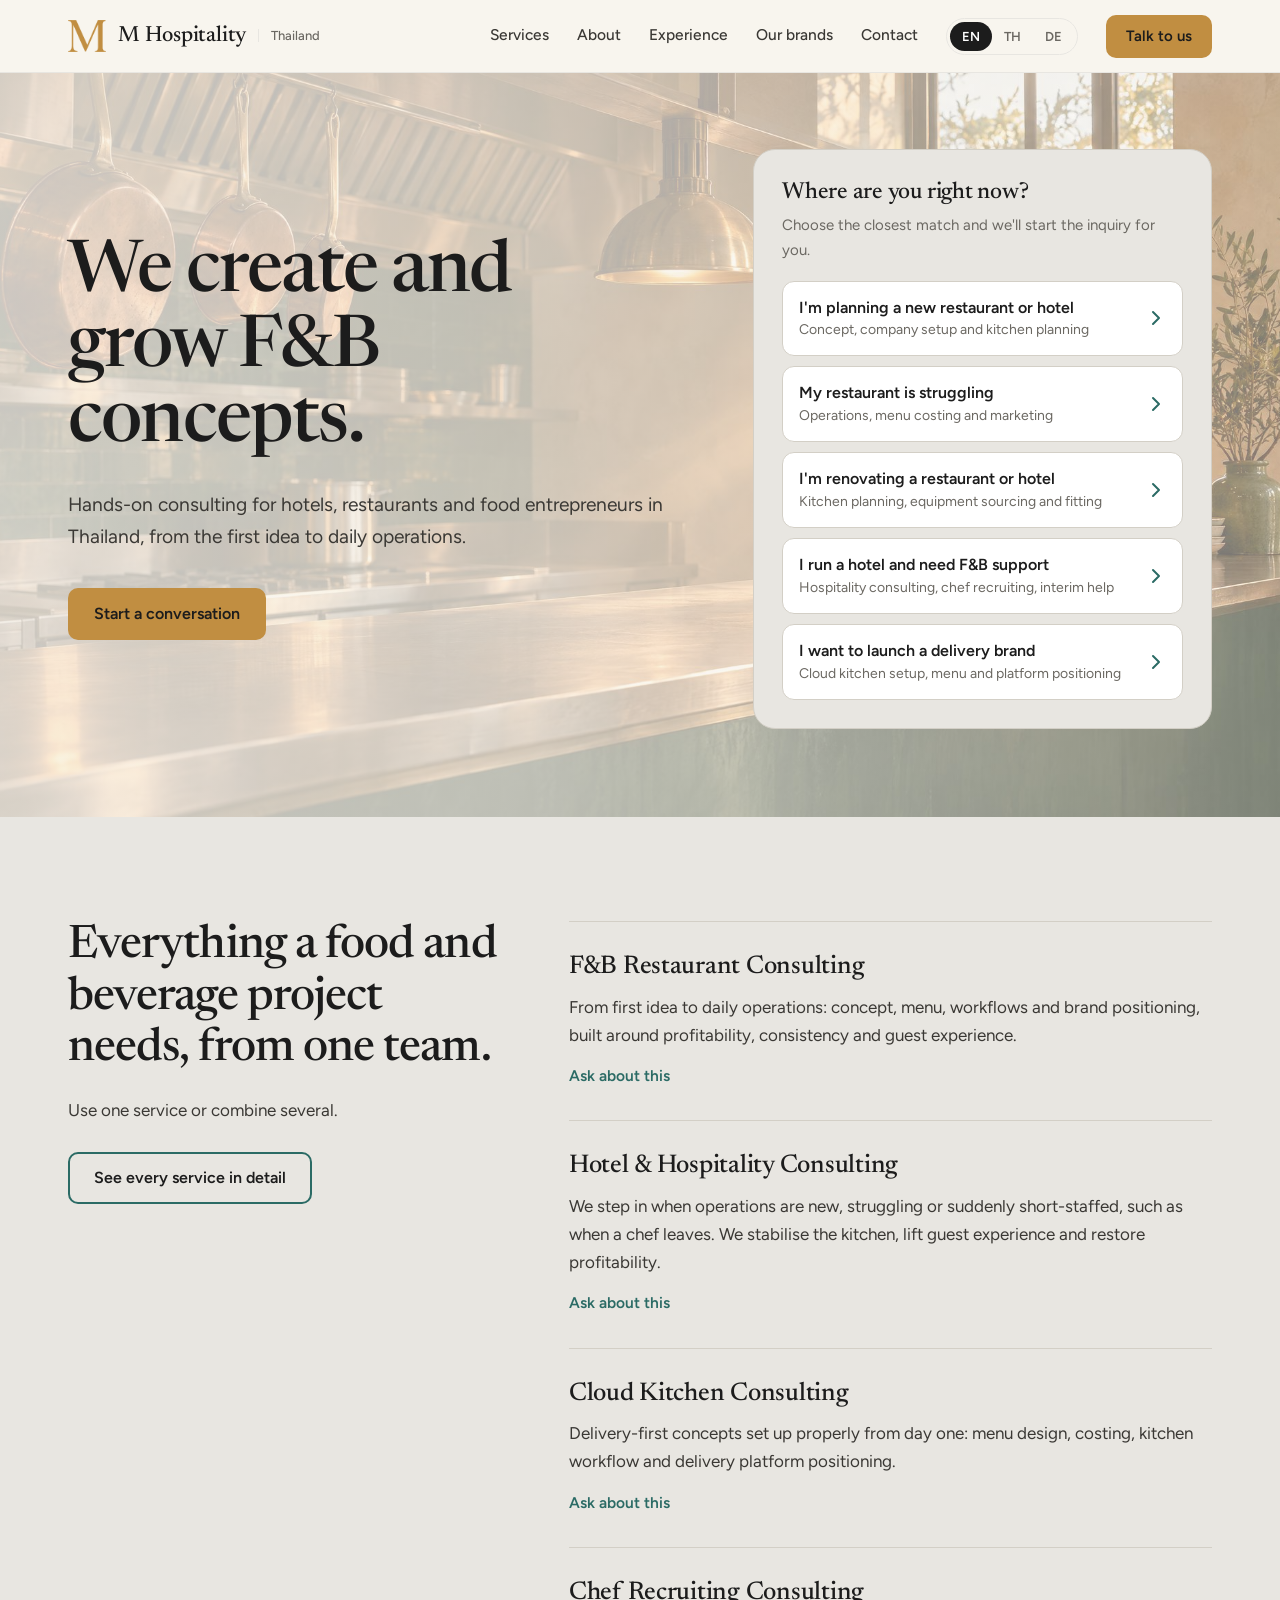
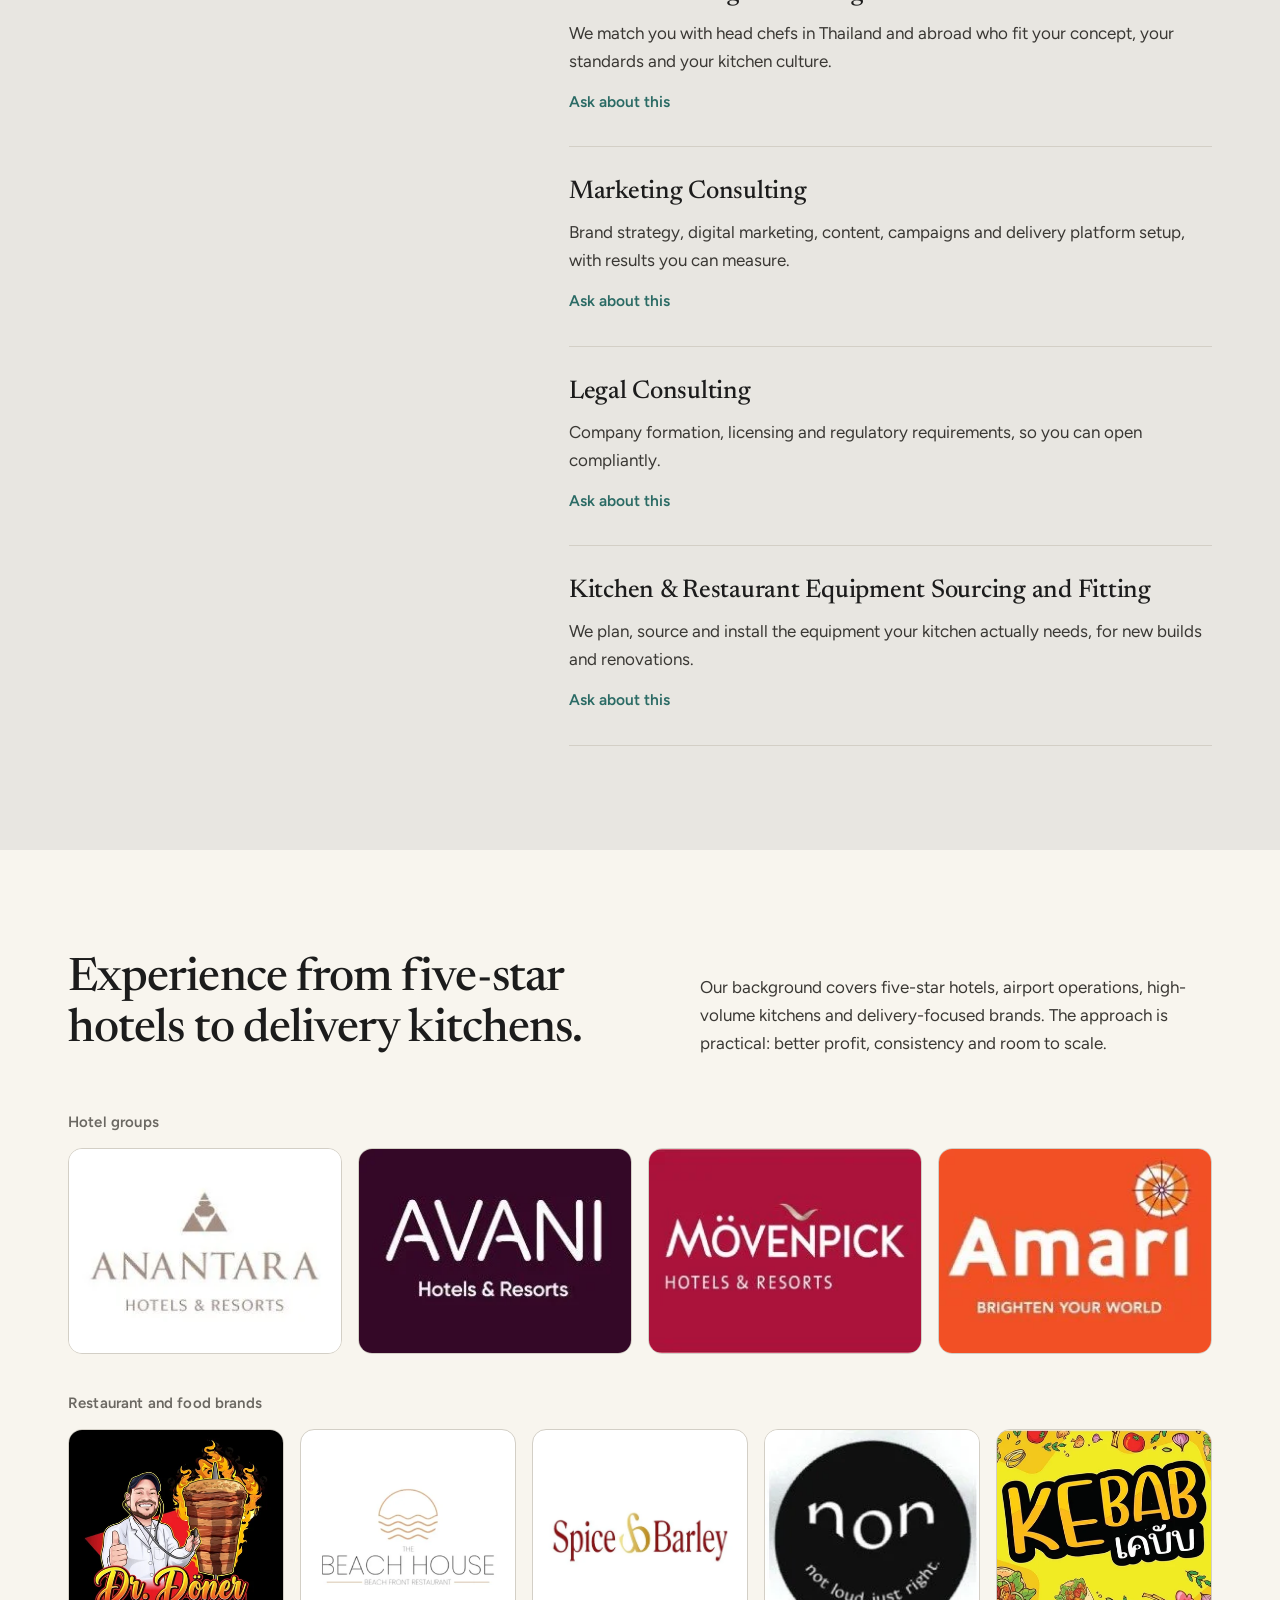
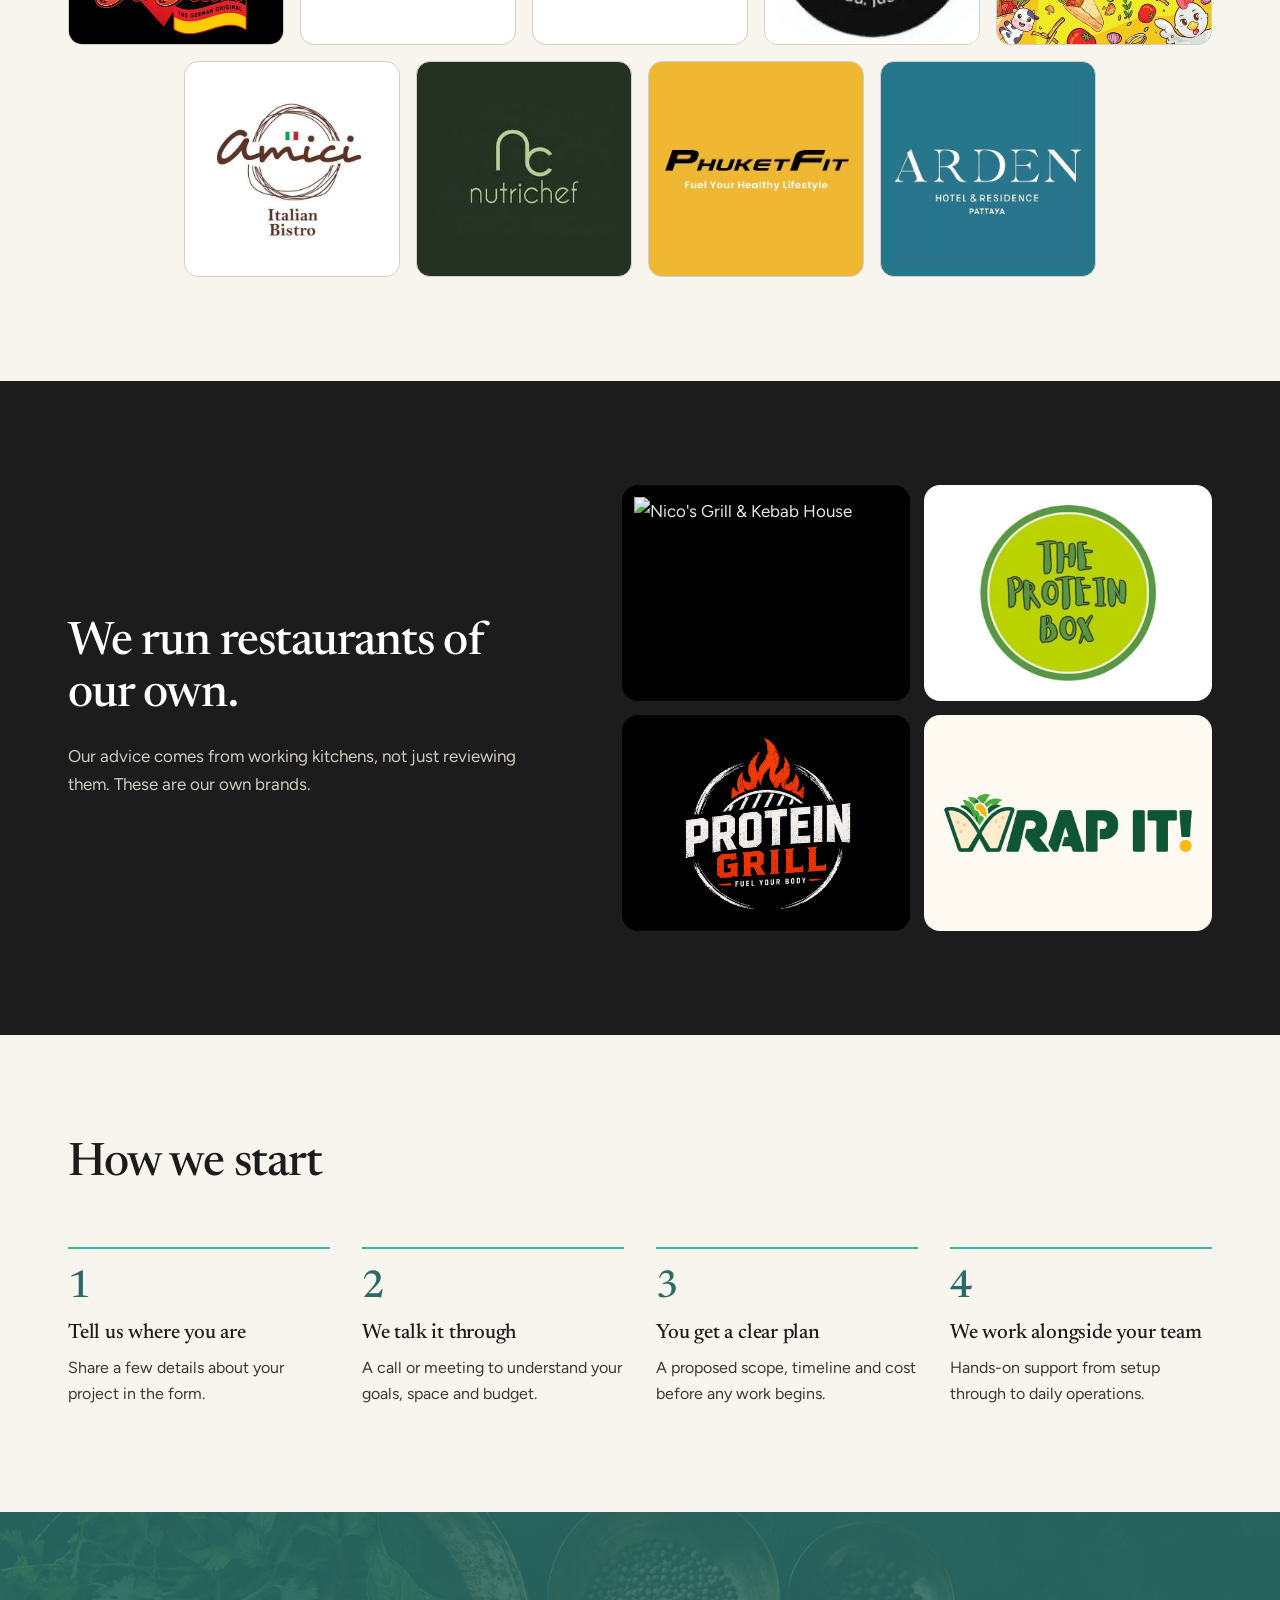
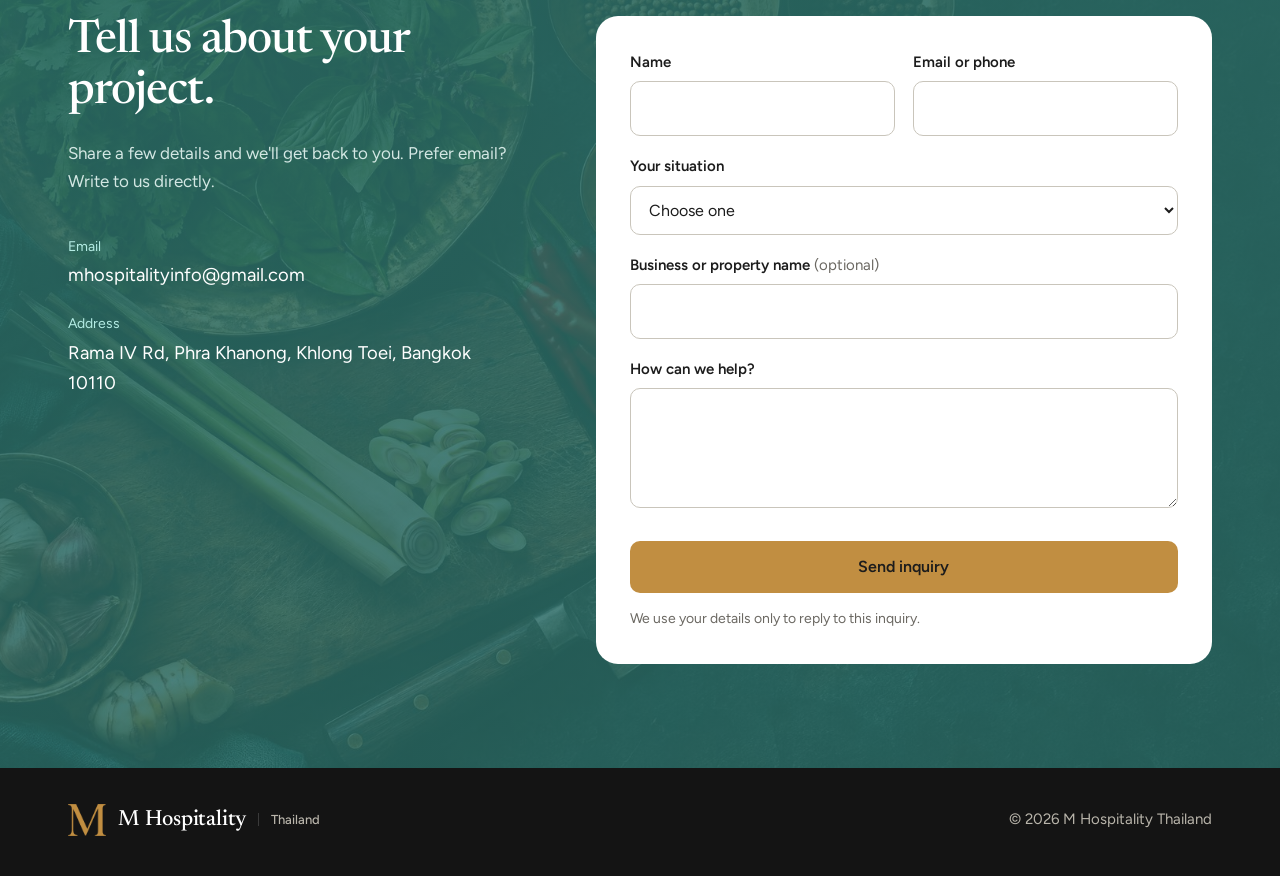
==== commit 09ad0924: "Add files via upload" ====
--- a/index.html
+++ b/index.html
@@ -122,7 +122,7 @@
       <p class="sub" data-i18n="ob_sub">Our advice comes from working kitchens, not just reviewing them. These are our own brands.</p>
     </div>
     <div class="logos">
-      <figure class="tile"><img src="assets/nicos.png" alt="Nico's Grill &amp; Kebab House" width="1000" height="333"></figure>
+      <figure class="tile" style="background:#000"><img src="assets/nicos-grill.jpg" alt="Nico's Grill &amp; Kebab House" width="900" height="373"></figure>
       <figure class="tile"><img src="assets/protein-box.png" alt="The Protein Box" width="420" height="420"></figure>
       <figure class="tile" style="background:#000"><img src="assets/protein-grill.jpg" alt="Protein Grill, fuel your body" width="640" height="640"></figure>
       <figure class="tile" style="background:#fefaf1"><img src="assets/wrap-it.jpg" alt="Wrap It!" width="774" height="220"></figure>
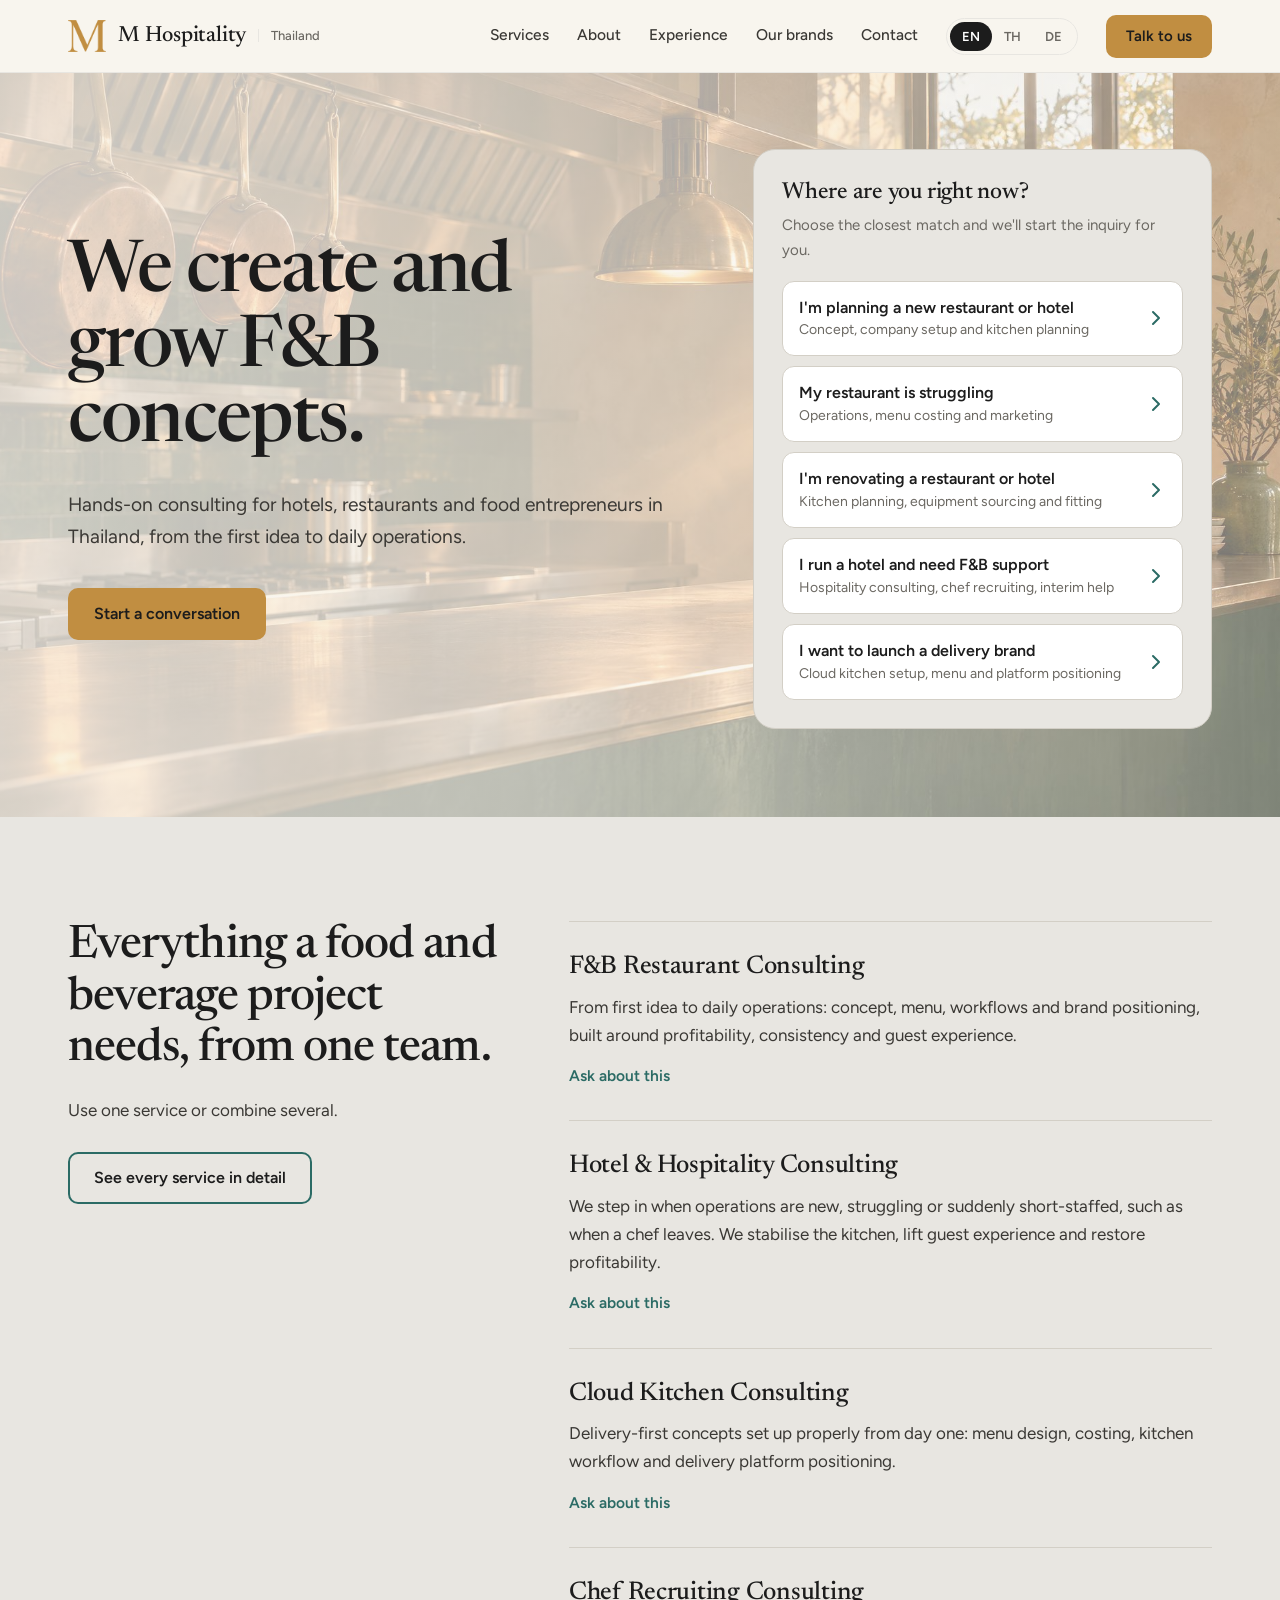
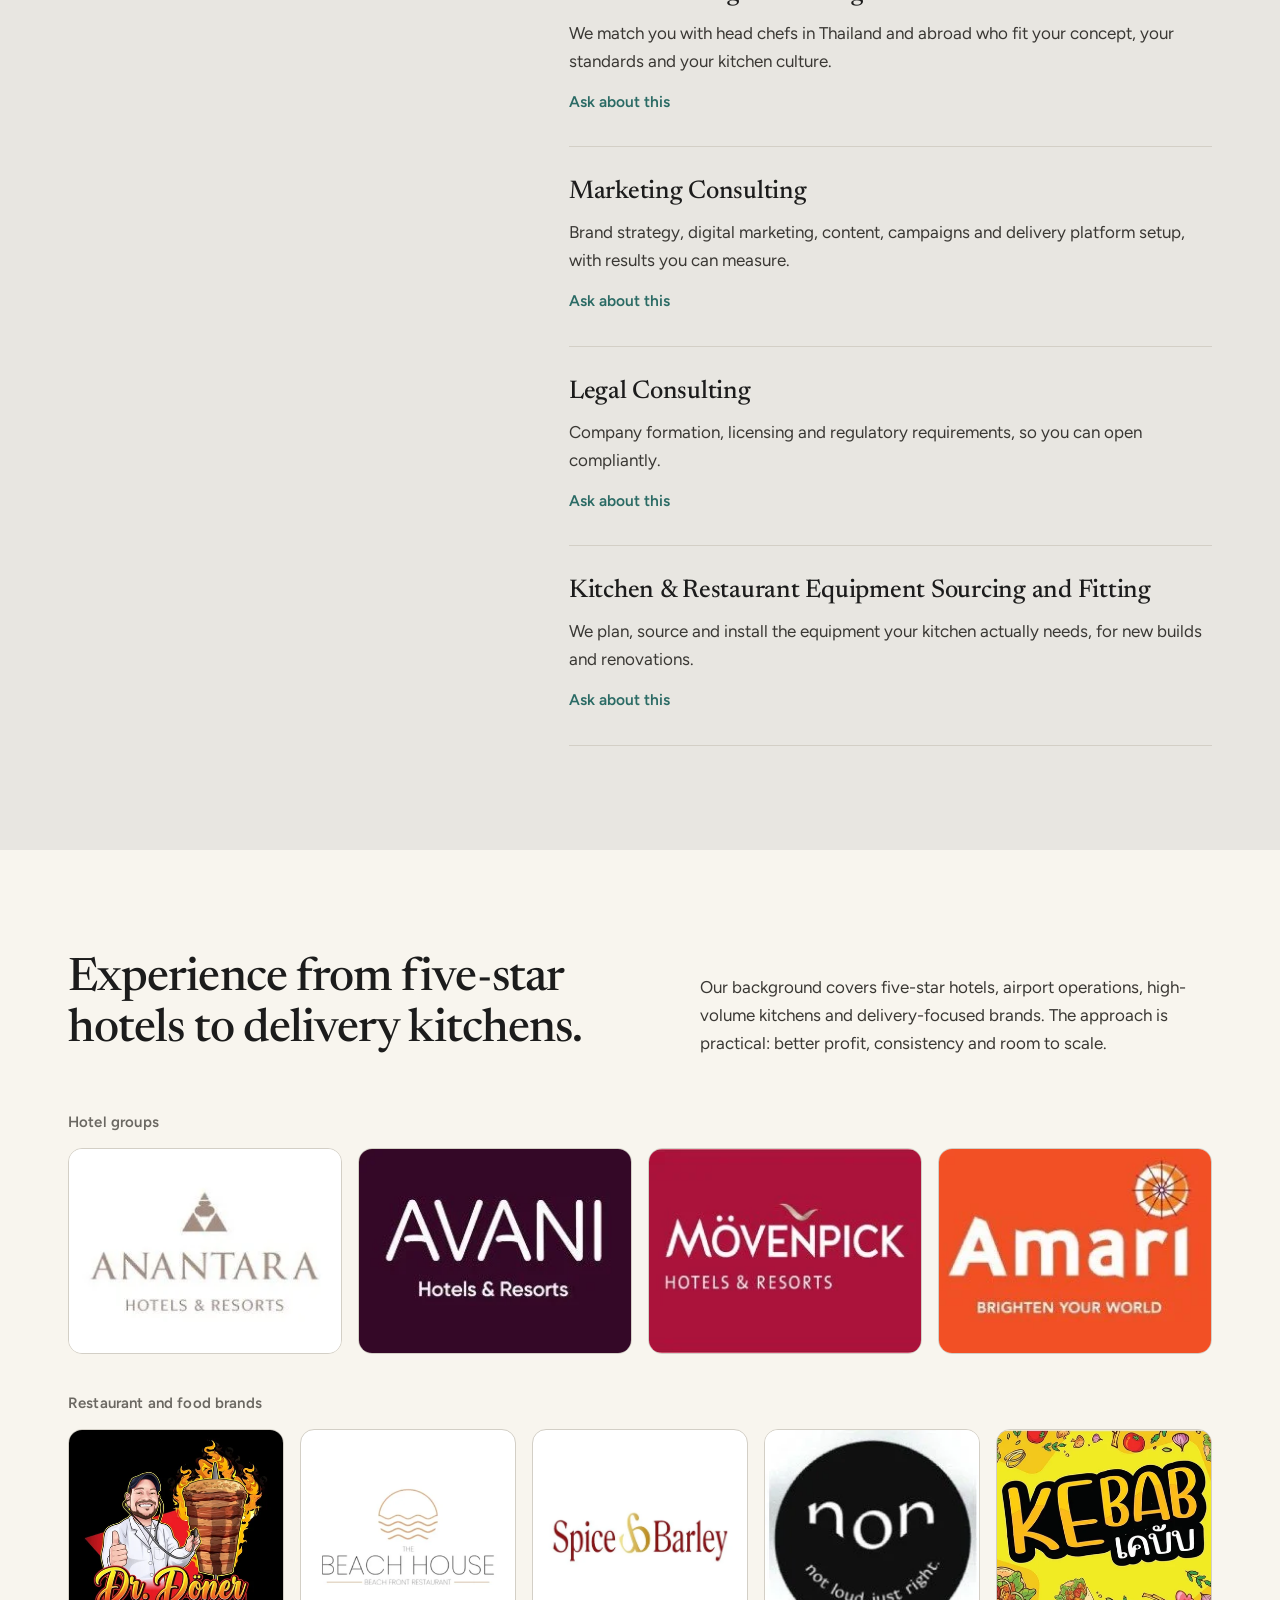
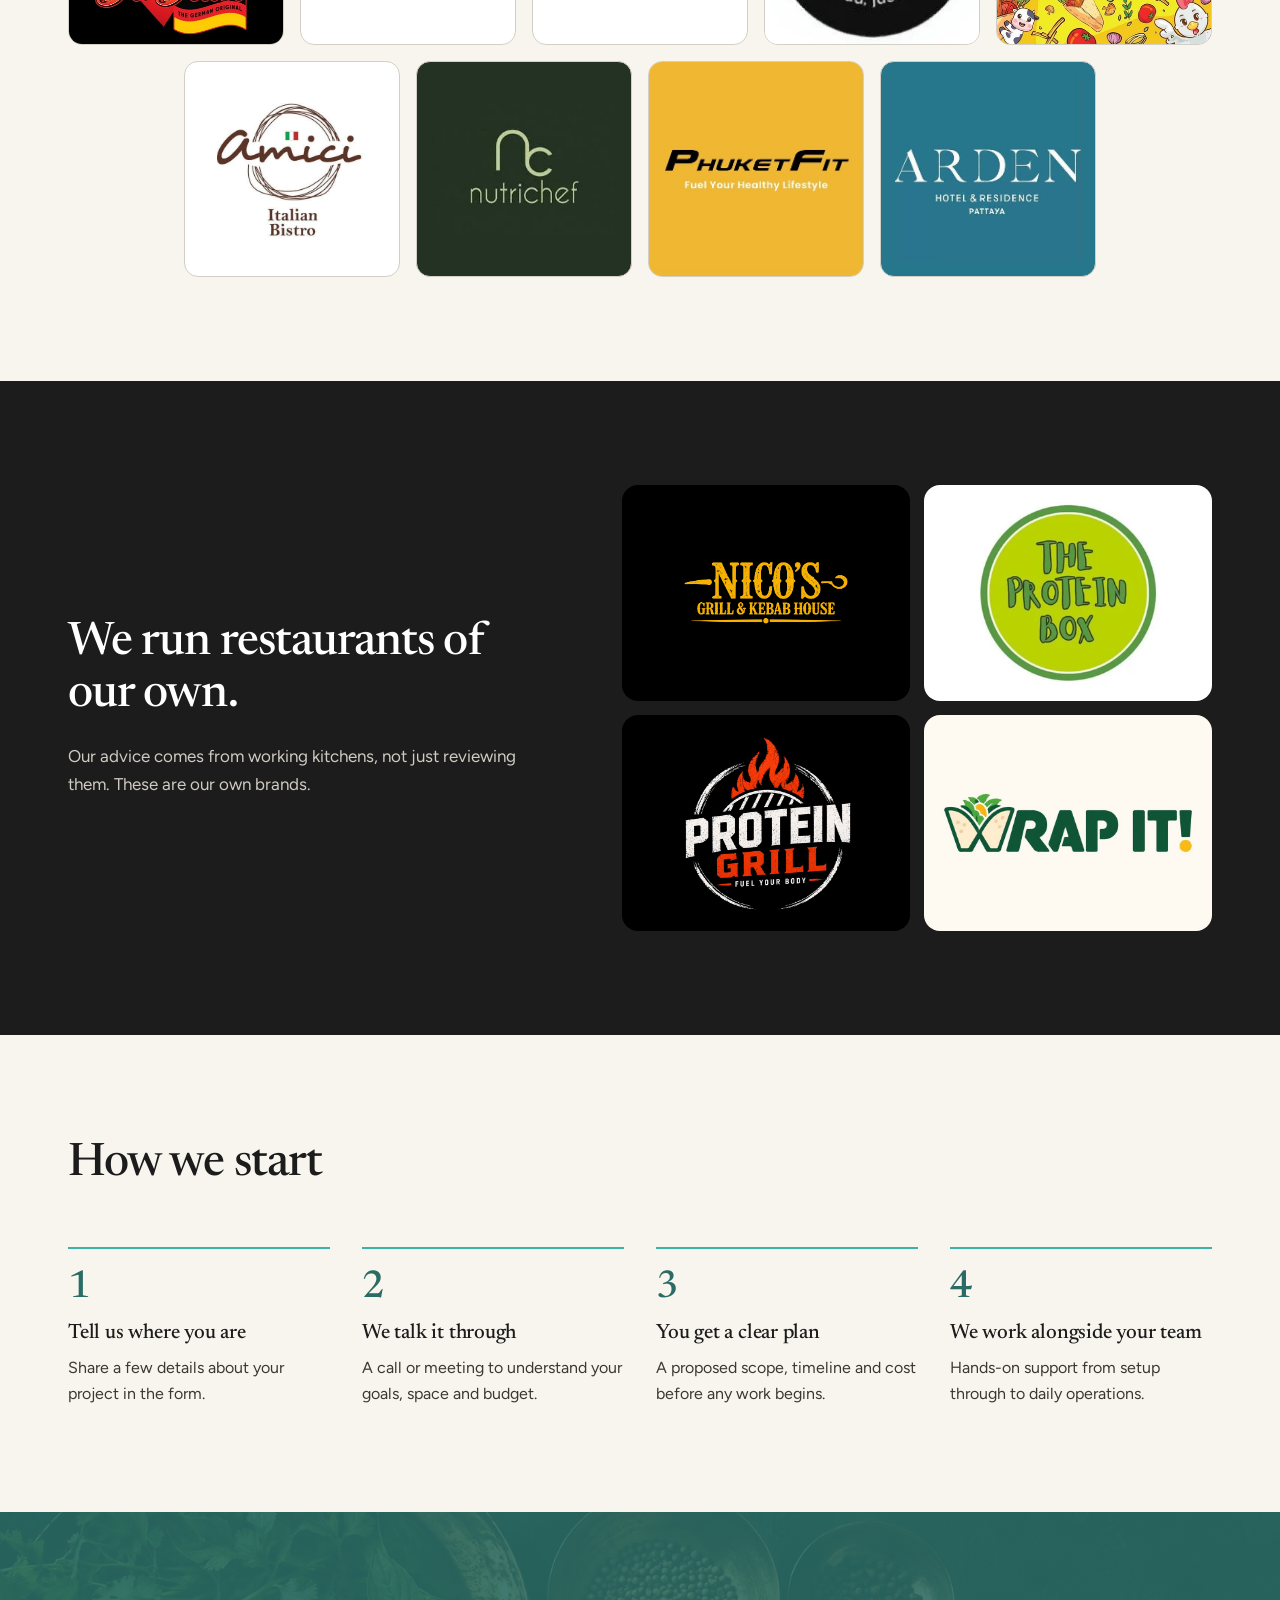
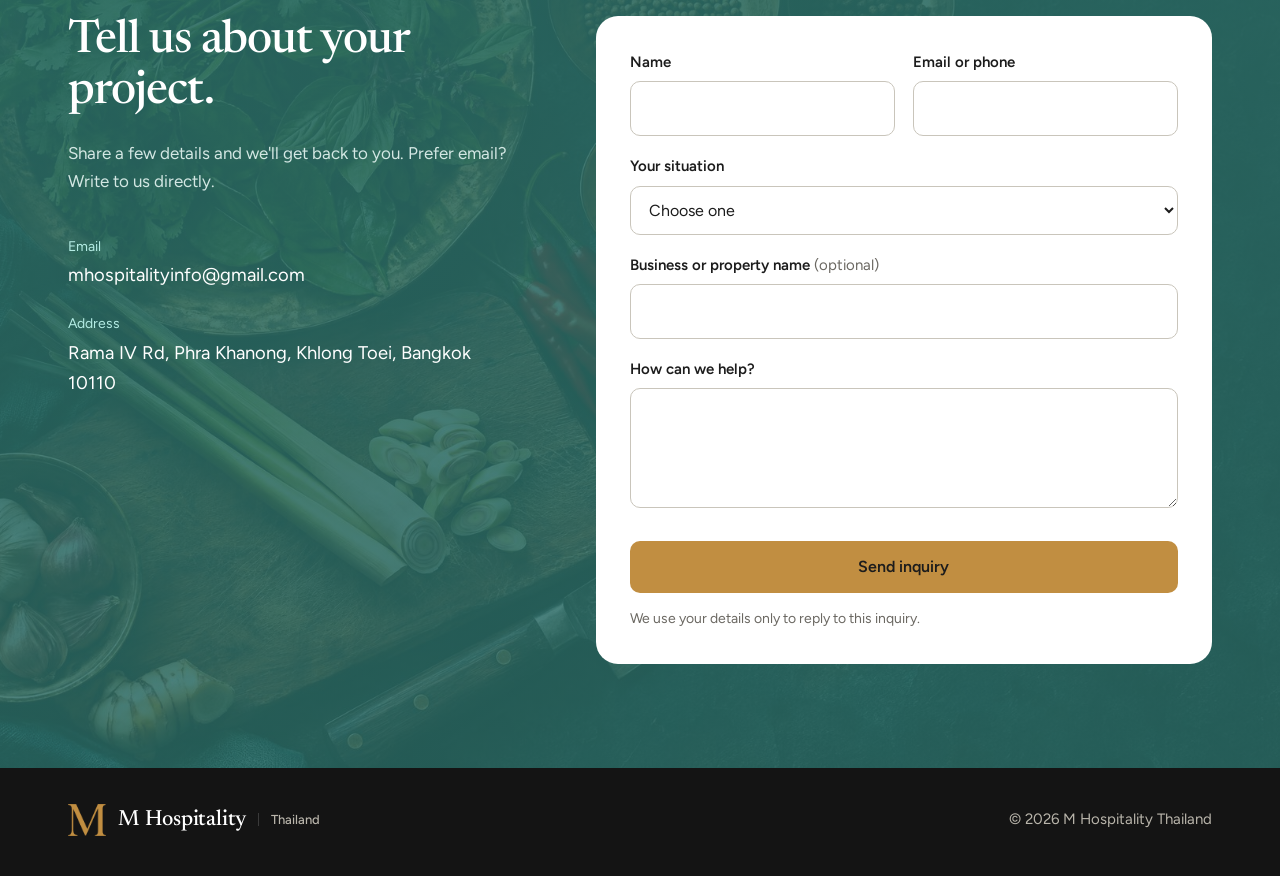
==== commit 1cbecbb1: "Add files via upload" ====
--- a/index.html
+++ b/index.html
@@ -170,8 +170,13 @@
       </div>
       <div class="f"><label for="biz"><span data-i18n="f_biz">Business or property name</span> <i data-i18n="opt">(optional)</i></label><input id="biz" name="biz" autocomplete="organization"></div>
       <div class="f"><label for="msg" data-i18n="f_msg">How can we help?</label><textarea id="msg" name="msg"></textarea></div>
+      <input type="checkbox" name="botcheck" id="botcheck" tabindex="-1" autocomplete="off" aria-hidden="true" style="position:absolute;left:-9999px">
       <button class="btn btn-pine" type="submit" data-i18n="f_send">Send inquiry</button>
       <p class="note" data-i18n="f_note">We use your details only to reply to this inquiry.</p>
+      <div class="result" id="ok" hidden aria-live="polite" tabindex="-1">
+        <h3 data-i18n="ok_h">Thank you, your inquiry has been sent.</h3>
+        <p data-i18n="ok_p">We'll get back to you at the contact details you gave us.</p>
+      </div>
       <div class="result" id="result" hidden aria-live="polite">
         <h3 data-i18n="r_h">Your email is ready</h3>
         <p data-i18n="r_p">Your email app should open with this message. If it doesn't, copy it and send it to mhospitalityinfo@gmail.com.</p>
@@ -218,7 +223,7 @@
 pr_h:"How we start",p1t:"Tell us where you are",p1d:"Share a few details about your project in the form.",p2t:"We talk it through",p2d:"A call or meeting to understand your goals, space and budget.",p3t:"You get a clear plan",p3d:"A proposed scope, timeline and cost before any work begins.",p4t:"We work alongside your team",p4d:"Hands-on support from setup through to daily operations.",
 ct_h:"Tell us about your project.",ct_sub:"Share a few details and we'll get back to you. Prefer email? Write to us directly.",ct_phone:"Phone",ct_email:"Email",ct_addr:"Address",addr:"Rama IV Rd, Phra Khanong, Khlong Toei, Bangkok 10110",
 f_name:"Name",f_contact:"Email or phone",f_interest:"Your situation",i0:"Choose one",i6:"Something else",f_biz:"Business or property name",opt:"(optional)",f_msg:"How can we help?",f_send:"Send inquiry",f_note:"We use your details only to reply to this inquiry.",
-r_h:"Your email is ready",r_p:"Your email app should open with this message. If it doesn't, copy it and send it to mhospitalityinfo@gmail.com.",r_copy:"Copy message",r_copied:"Copied",
+r_h:"Your email is ready",r_p:"Your email app should open with this message. If it doesn't, copy it and send it to mhospitalityinfo@gmail.com.",r_copy:"Copy message",r_copied:"Copied",sending:"Sending…",ok_h:"Thank you, your inquiry has been sent.",ok_p:"We'll get back to you at the contact details you gave us.",err_h:"Sorry, your inquiry didn't go through",err_p:"Please try again, or copy the message below and email it to mhospitalityinfo@gmail.com.",
 m_call:"Call",m_enq:"Send inquiry",pre:"I'd like to ask about:"},
 th:{skip:"ข้ามไปที่เนื้อหา",nav_services:"บริการ",nav_about:"เกี่ยวกับเรา",nav_exp:"ประสบการณ์",nav_brands:"แบรนด์ของเรา",nav_contact:"ติดต่อ",nav_cta:"ปรึกษาเรา",
 h1:"เราสร้างและพัฒนาธุรกิจอาหารและเครื่องดื่ม",lede:"ที่ปรึกษาแบบลงมือทำจริง สำหรับโรงแรม ร้านอาหาร และผู้ประกอบการอาหารในประเทศไทย ตั้งแต่ไอเดียแรกจนถึงการดำเนินงานประจำวัน",cta1:"เริ่มพูดคุยกับเรา",cta2:"โทร",
@@ -242,9 +247,9 @@
 pr_h:"เริ่มต้นอย่างไร",p1t:"บอกเราว่าคุณอยู่ในช่วงไหน",p1d:"แจ้งรายละเอียดโครงการสั้น ๆ ผ่านแบบฟอร์ม",p2t:"เราพูดคุยกัน",p2d:"โทรหรือพบกัน เพื่อทำความเข้าใจเป้าหมาย พื้นที่ และงบประมาณของคุณ",p3t:"คุณได้แผนที่ชัดเจน",p3d:"ขอบเขตงาน ระยะเวลา และค่าใช้จ่ายที่เสนอ ก่อนเริ่มงานจริง",p4t:"เราทำงานเคียงข้างทีมของคุณ",p4d:"ลงมือช่วยตั้งแต่การเริ่มต้นไปจนถึงการดำเนินงานประจำวัน",
 ct_h:"เล่าโครงการของคุณให้เราฟัง",ct_sub:"แจ้งรายละเอียดสั้น ๆ แล้วเราจะติดต่อกลับ หรืออีเมลหาเราได้โดยตรง",ct_phone:"โทรศัพท์",ct_email:"อีเมล",ct_addr:"ที่อยู่",addr:"ถนนพระราม 4 แขวงพระโขนง เขตคลองเตย กรุงเทพฯ 10110",
 f_name:"ชื่อ",f_contact:"อีเมลหรือเบอร์โทร",f_interest:"สถานการณ์ของคุณ",i0:"เลือกหนึ่งข้อ",i6:"เรื่องอื่น ๆ",f_biz:"ชื่อธุรกิจหรือที่พัก",opt:"(ไม่บังคับ)",f_msg:"ให้เราช่วยอะไรได้บ้าง",f_send:"ส่งข้อความ",f_note:"เราใช้ข้อมูลของคุณเพื่อตอบกลับข้อความนี้เท่านั้น",
-r_h:"อีเมลพร้อมส่งแล้ว",r_p:"แอปอีเมลของคุณควรเปิดพร้อมข้อความนี้ หากไม่เปิด ให้คัดลอกข้อความแล้วส่งไปที่ mhospitalityinfo@gmail.com",r_copy:"คัดลอกข้อความ",r_copied:"คัดลอกแล้ว",
+r_h:"อีเมลพร้อมส่งแล้ว",r_p:"แอปอีเมลของคุณควรเปิดพร้อมข้อความนี้ หากไม่เปิด ให้คัดลอกข้อความแล้วส่งไปที่ mhospitalityinfo@gmail.com",r_copy:"คัดลอกข้อความ",r_copied:"คัดลอกแล้ว",sending:"กำลังส่ง…",ok_h:"ขอบคุณ ส่งข้อความของคุณแล้ว",ok_p:"เราจะติดต่อกลับตามข้อมูลที่คุณให้ไว้",err_h:"ขออภัย ส่งข้อความไม่สำเร็จ",err_p:"โปรดลองอีกครั้ง หรือคัดลอกข้อความด้านล่างแล้วส่งอีเมลไปที่ mhospitalityinfo@gmail.com",
 m_call:"โทร",m_enq:"ส่งข้อความ",pre:"ฉันต้องการสอบถามเรื่อง:"},
-de:{"skip": "Zum Inhalt springen", "nav_services": "Leistungen", "nav_about": "Über uns", "nav_exp": "Erfahrung", "nav_brands": "Unsere Marken", "nav_contact": "Kontakt", "nav_cta": "Jetzt anfragen", "h1": "Wir entwickeln und stärken F&B-Konzepte.", "lede": "Praxisnahe Beratung für Hotels, Restaurants und Gastronomie-Gründer in Thailand – von der ersten Idee bis zum täglichen Betrieb.", "cta1": "Gespräch starten", "cta2": "Anrufen", "ch_title": "Wo stehen Sie gerade?", "ch_sub": "Wählen Sie die passendste Option – wir bereiten die Anfrage für Sie vor.", "o1t": "Ich plane ein neues Restaurant oder Hotel", "o1s": "Konzept, Firmengründung und Küchenplanung", "o2t": "Mein Restaurant läuft nicht gut", "o2s": "Betrieb, Menükalkulation und Marketing", "o3t": "Ich renoviere ein Restaurant oder Hotel", "o3s": "Küchenplanung, Beschaffung und Einbau von Geräten", "o4t": "Ich führe ein Hotel und brauche F&B-Unterstützung", "o4s": "Hotelberatung, Küchenchef-Vermittlung, Interimsunterstützung", "o5t": "Ich möchte eine Liefermarke starten", "o5s": "Cloud-Kitchen-Aufbau, Menü und Plattform-Positionierung", "sv_h": "Alles, was ein Gastronomieprojekt braucht – aus einer Hand.", "sv_sub": "Buchen Sie eine Leistung oder kombinieren Sie mehrere.", "sv_more": "Alle Leistungen im Detail", "ask": "Dazu anfragen", "s1t": "F&B-Restaurantberatung", "s1d": "Von der ersten Idee bis zum Tagesgeschäft: Konzept, Menü, Abläufe und Markenpositionierung – ausgerichtet auf Rentabilität, Beständigkeit und Gästeerlebnis.", "s2t": "Hotel- und Hospitality-Beratung", "s2d": "Wir springen ein, wenn der Betrieb neu ist, Probleme hat oder plötzlich Personal fehlt, etwa wenn ein Küchenchef geht. Wir stabilisieren die Küche, verbessern das Gästeerlebnis und stellen die Rentabilität wieder her.", "s3t": "Cloud-Kitchen-Beratung", "s3d": "Lieferorientierte Konzepte von Anfang an richtig aufgebaut: Menügestaltung, Kalkulation, Küchenabläufe und Positionierung auf Lieferplattformen.", "s4t": "Küchenchef-Vermittlung", "s4d": "Wir vermitteln Ihnen Küchenchefs in Thailand und im Ausland, die zu Ihrem Konzept, Ihren Standards und Ihrer Küchenkultur passen.", "s5t": "Marketingberatung", "s5d": "Markenstrategie, Digitalmarketing, Content, Kampagnen und Einrichtung von Lieferplattformen – mit messbaren Ergebnissen.", "s6t": "Rechtsberatung", "s6d": "Firmengründung, Lizenzen und regulatorische Anforderungen, damit Sie rechtskonform eröffnen können.", "s7t": "Beschaffung und Einbau von Küchen- und Restaurantausstattung", "s7d": "Wir planen, beschaffen und installieren die Ausstattung, die Ihre Küche wirklich braucht – für Neubauten und Renovierungen.", "ex_h": "Erfahrung von Fünf-Sterne-Hotels bis zu Lieferküchen.", "ex_sub": "Unser Hintergrund umfasst Fünf-Sterne-Hotels, Flughafenbetriebe, Großküchen und lieferorientierte Marken. Unser Ansatz ist praxisnah: bessere Erträge, Beständigkeit und Raum zum Wachsen.", "ex_g1": "Hotelgruppen", "ex_g2": "Restaurant- und Food-Marken", "ob_h": "Wir betreiben auch eigene Restaurants.", "ob_sub": "Unser Rat kommt aus laufenden Küchen, nicht vom Schreibtisch. Das sind unsere eigenen Marken.", "pr_h": "So starten wir", "p1t": "Sagen Sie uns, wo Sie stehen", "p1d": "Schildern Sie Ihr Projekt kurz im Formular.", "p2t": "Wir besprechen es", "p2d": "Ein Anruf oder Treffen, um Ihre Ziele, Räumlichkeiten und Ihr Budget zu verstehen.", "p3t": "Sie erhalten einen klaren Plan", "p3d": "Ein Vorschlag mit Umfang, Zeitplan und Kosten, bevor die Arbeit beginnt.", "p4t": "Wir arbeiten an der Seite Ihres Teams", "p4d": "Praktische Unterstützung vom Aufbau bis zum Tagesgeschäft.", "ct_h": "Erzählen Sie uns von Ihrem Projekt.", "ct_sub": "Schildern Sie uns kurz Ihr Anliegen, wir melden uns bei Ihnen. Gern auch per E-Mail direkt an uns.", "ct_phone": "Telefon", "ct_email": "E-Mail", "ct_addr": "Adresse", "addr": "Rama IV Rd, Phra Khanong, Khlong Toei, Bangkok 10110", "f_name": "Name", "f_contact": "E-Mail oder Telefon", "f_interest": "Ihre Situation", "i0": "Bitte wählen", "i6": "Etwas anderes", "f_biz": "Name des Betriebs oder Hotels", "opt": "(optional)", "f_msg": "Wie können wir helfen?", "f_send": "Anfrage senden", "f_note": "Wir verwenden Ihre Angaben ausschließlich, um auf diese Anfrage zu antworten.", "r_h": "Ihre E-Mail ist bereit", "r_p": "Ihr E-Mail-Programm sollte sich mit dieser Nachricht öffnen. Falls nicht, kopieren Sie sie und senden Sie sie an mhospitalityinfo@gmail.com.", "r_copy": "Nachricht kopieren", "r_copied": "Kopiert", "m_call": "Anrufen", "m_enq": "Anfrage senden", "pre": "Ich möchte mich erkundigen zu:"}
+de:{"skip": "Zum Inhalt springen", "nav_services": "Leistungen", "nav_about": "Über uns", "nav_exp": "Erfahrung", "nav_brands": "Unsere Marken", "nav_contact": "Kontakt", "nav_cta": "Jetzt anfragen", "h1": "Wir entwickeln und stärken F&B-Konzepte.", "lede": "Praxisnahe Beratung für Hotels, Restaurants und Gastronomie-Gründer in Thailand – von der ersten Idee bis zum täglichen Betrieb.", "cta1": "Gespräch starten", "cta2": "Anrufen", "ch_title": "Wo stehen Sie gerade?", "ch_sub": "Wählen Sie die passendste Option – wir bereiten die Anfrage für Sie vor.", "o1t": "Ich plane ein neues Restaurant oder Hotel", "o1s": "Konzept, Firmengründung und Küchenplanung", "o2t": "Mein Restaurant läuft nicht gut", "o2s": "Betrieb, Menükalkulation und Marketing", "o3t": "Ich renoviere ein Restaurant oder Hotel", "o3s": "Küchenplanung, Beschaffung und Einbau von Geräten", "o4t": "Ich führe ein Hotel und brauche F&B-Unterstützung", "o4s": "Hotelberatung, Küchenchef-Vermittlung, Interimsunterstützung", "o5t": "Ich möchte eine Liefermarke starten", "o5s": "Cloud-Kitchen-Aufbau, Menü und Plattform-Positionierung", "sv_h": "Alles, was ein Gastronomieprojekt braucht – aus einer Hand.", "sv_sub": "Buchen Sie eine Leistung oder kombinieren Sie mehrere.", "sv_more": "Alle Leistungen im Detail", "ask": "Dazu anfragen", "s1t": "F&B-Restaurantberatung", "s1d": "Von der ersten Idee bis zum Tagesgeschäft: Konzept, Menü, Abläufe und Markenpositionierung – ausgerichtet auf Rentabilität, Beständigkeit und Gästeerlebnis.", "s2t": "Hotel- und Hospitality-Beratung", "s2d": "Wir springen ein, wenn der Betrieb neu ist, Probleme hat oder plötzlich Personal fehlt, etwa wenn ein Küchenchef geht. Wir stabilisieren die Küche, verbessern das Gästeerlebnis und stellen die Rentabilität wieder her.", "s3t": "Cloud-Kitchen-Beratung", "s3d": "Lieferorientierte Konzepte von Anfang an richtig aufgebaut: Menügestaltung, Kalkulation, Küchenabläufe und Positionierung auf Lieferplattformen.", "s4t": "Küchenchef-Vermittlung", "s4d": "Wir vermitteln Ihnen Küchenchefs in Thailand und im Ausland, die zu Ihrem Konzept, Ihren Standards und Ihrer Küchenkultur passen.", "s5t": "Marketingberatung", "s5d": "Markenstrategie, Digitalmarketing, Content, Kampagnen und Einrichtung von Lieferplattformen – mit messbaren Ergebnissen.", "s6t": "Rechtsberatung", "s6d": "Firmengründung, Lizenzen und regulatorische Anforderungen, damit Sie rechtskonform eröffnen können.", "s7t": "Beschaffung und Einbau von Küchen- und Restaurantausstattung", "s7d": "Wir planen, beschaffen und installieren die Ausstattung, die Ihre Küche wirklich braucht – für Neubauten und Renovierungen.", "ex_h": "Erfahrung von Fünf-Sterne-Hotels bis zu Lieferküchen.", "ex_sub": "Unser Hintergrund umfasst Fünf-Sterne-Hotels, Flughafenbetriebe, Großküchen und lieferorientierte Marken. Unser Ansatz ist praxisnah: bessere Erträge, Beständigkeit und Raum zum Wachsen.", "ex_g1": "Hotelgruppen", "ex_g2": "Restaurant- und Food-Marken", "ob_h": "Wir betreiben auch eigene Restaurants.", "ob_sub": "Unser Rat kommt aus laufenden Küchen, nicht vom Schreibtisch. Das sind unsere eigenen Marken.", "pr_h": "So starten wir", "p1t": "Sagen Sie uns, wo Sie stehen", "p1d": "Schildern Sie Ihr Projekt kurz im Formular.", "p2t": "Wir besprechen es", "p2d": "Ein Anruf oder Treffen, um Ihre Ziele, Räumlichkeiten und Ihr Budget zu verstehen.", "p3t": "Sie erhalten einen klaren Plan", "p3d": "Ein Vorschlag mit Umfang, Zeitplan und Kosten, bevor die Arbeit beginnt.", "p4t": "Wir arbeiten an der Seite Ihres Teams", "p4d": "Praktische Unterstützung vom Aufbau bis zum Tagesgeschäft.", "ct_h": "Erzählen Sie uns von Ihrem Projekt.", "ct_sub": "Schildern Sie uns kurz Ihr Anliegen, wir melden uns bei Ihnen. Gern auch per E-Mail direkt an uns.", "ct_phone": "Telefon", "ct_email": "E-Mail", "ct_addr": "Adresse", "addr": "Rama IV Rd, Phra Khanong, Khlong Toei, Bangkok 10110", "f_name": "Name", "f_contact": "E-Mail oder Telefon", "f_interest": "Ihre Situation", "i0": "Bitte wählen", "i6": "Etwas anderes", "f_biz": "Name des Betriebs oder Hotels", "opt": "(optional)", "f_msg": "Wie können wir helfen?", "f_send": "Anfrage senden", "f_note": "Wir verwenden Ihre Angaben ausschließlich, um auf diese Anfrage zu antworten.", "r_h": "Ihre E-Mail ist bereit", "r_p": "Ihr E-Mail-Programm sollte sich mit dieser Nachricht öffnen. Falls nicht, kopieren Sie sie und senden Sie sie an mhospitalityinfo@gmail.com.", "r_copy": "Nachricht kopieren", "r_copied": "Kopiert", "sending": "Wird gesendet…", "ok_h": "Vielen Dank, Ihre Anfrage wurde gesendet.", "ok_p": "Wir melden uns unter den angegebenen Kontaktdaten bei Ihnen.", "err_h": "Leider hat das Senden nicht geklappt", "err_p": "Bitte versuchen Sie es erneut oder kopieren Sie die Nachricht unten und senden Sie sie per E-Mail an mhospitalityinfo@gmail.com.", "m_call": "Anrufen", "m_enq": "Anfrage senden", "pre": "Ich möchte mich erkundigen zu:"}
 };
 var lang="en";
 function t(k){return (T[lang]&&T[lang][k])||T.en[k]||k}
@@ -273,15 +278,38 @@
 })});
 msg.addEventListener("input",function(){delete msg.dataset.auto});
 
+var ACCESS_KEY="8d533d08-e241-4871-a8d7-ee8943d9b6cb";
 form.addEventListener("submit",function(e){
   e.preventDefault();
+  if(document.getElementById("botcheck").checked){return}
   var names={"":"-",new:"Planning a new restaurant or hotel",struggling:"Restaurant is struggling",renovate:"Renovating a restaurant or hotel",hotel:"Hotel needing F&B support",delivery:"Launching a delivery brand",other:"Something else"};
-  var body="Name: "+document.getElementById("name").value+"\nContact: "+document.getElementById("cinfo").value+"\nSituation: "+names[sel.value]+"\nBusiness: "+(document.getElementById("biz").value||"-")+"\n\n"+(msg.value||"-");
-  var subject="Website inquiry from "+document.getElementById("name").value;
-  document.getElementById("out").value="To: mhospitalityinfo@gmail.com\nSubject: "+subject+"\n\n"+body;
-  document.getElementById("result").hidden=false;
-  try{window.location.href="mailto:mhospitalityinfo@gmail.com?subject="+encodeURIComponent(subject)+"&body="+encodeURIComponent(body)}catch(err){}
-  document.getElementById("result").scrollIntoView({block:"nearest"});
+  var nm=document.getElementById("name").value,ci=document.getElementById("cinfo").value;
+  var body="Name: "+nm+"\nContact: "+ci+"\nSituation: "+names[sel.value]+"\nBusiness: "+(document.getElementById("biz").value||"-")+"\n\n"+(msg.value||"-");
+  var subject="Website inquiry from "+nm;
+  var res=document.getElementById("result"),ok=document.getElementById("ok"),btn=form.querySelector("button[type=submit]");
+  function fallback(mode){
+    document.getElementById("out").value="To: mhospitalityinfo@gmail.com\nSubject: "+subject+"\n\n"+body;
+    res.querySelector("h3").setAttribute("data-i18n",mode==="err"?"err_h":"r_h");
+    res.querySelector("p").setAttribute("data-i18n",mode==="err"?"err_p":"r_p");
+    apply(lang);
+    ok.hidden=true;res.hidden=false;res.scrollIntoView({block:"nearest"});
+  }
+  if(ACCESS_KEY.indexOf("YOUR_")===0){
+    fallback("mail");
+    try{window.location.href="mailto:mhospitalityinfo@gmail.com?subject="+encodeURIComponent(subject)+"&body="+encodeURIComponent(body)}catch(err){}
+    return;
+  }
+  btn.disabled=true;btn.textContent=t("sending");
+  var payload={access_key:ACCESS_KEY,subject:subject,from_name:"M Hospitality website",name:nm,message:body};
+  if(/^[^\s@]+@[^\s@]+\.[^\s@]+$/.test(ci)){payload.email=ci}
+  fetch("https://api.web3forms.com/submit",{method:"POST",headers:{"Content-Type":"application/json",Accept:"application/json"},body:JSON.stringify(payload)})
+    .then(function(r){return r.json().then(function(j){return r.ok&&j.success})})
+    .then(function(good){
+      if(!good){throw new Error("send failed")}
+      form.reset();delete msg.dataset.auto;res.hidden=true;ok.hidden=false;ok.focus();ok.scrollIntoView({block:"nearest"});
+    })
+    .catch(function(){fallback("err")})
+    .then(function(){btn.disabled=false;btn.textContent=t("f_send")});
 });
 document.getElementById("copy").addEventListener("click",function(){
   var b=this,o=document.getElementById("out");
